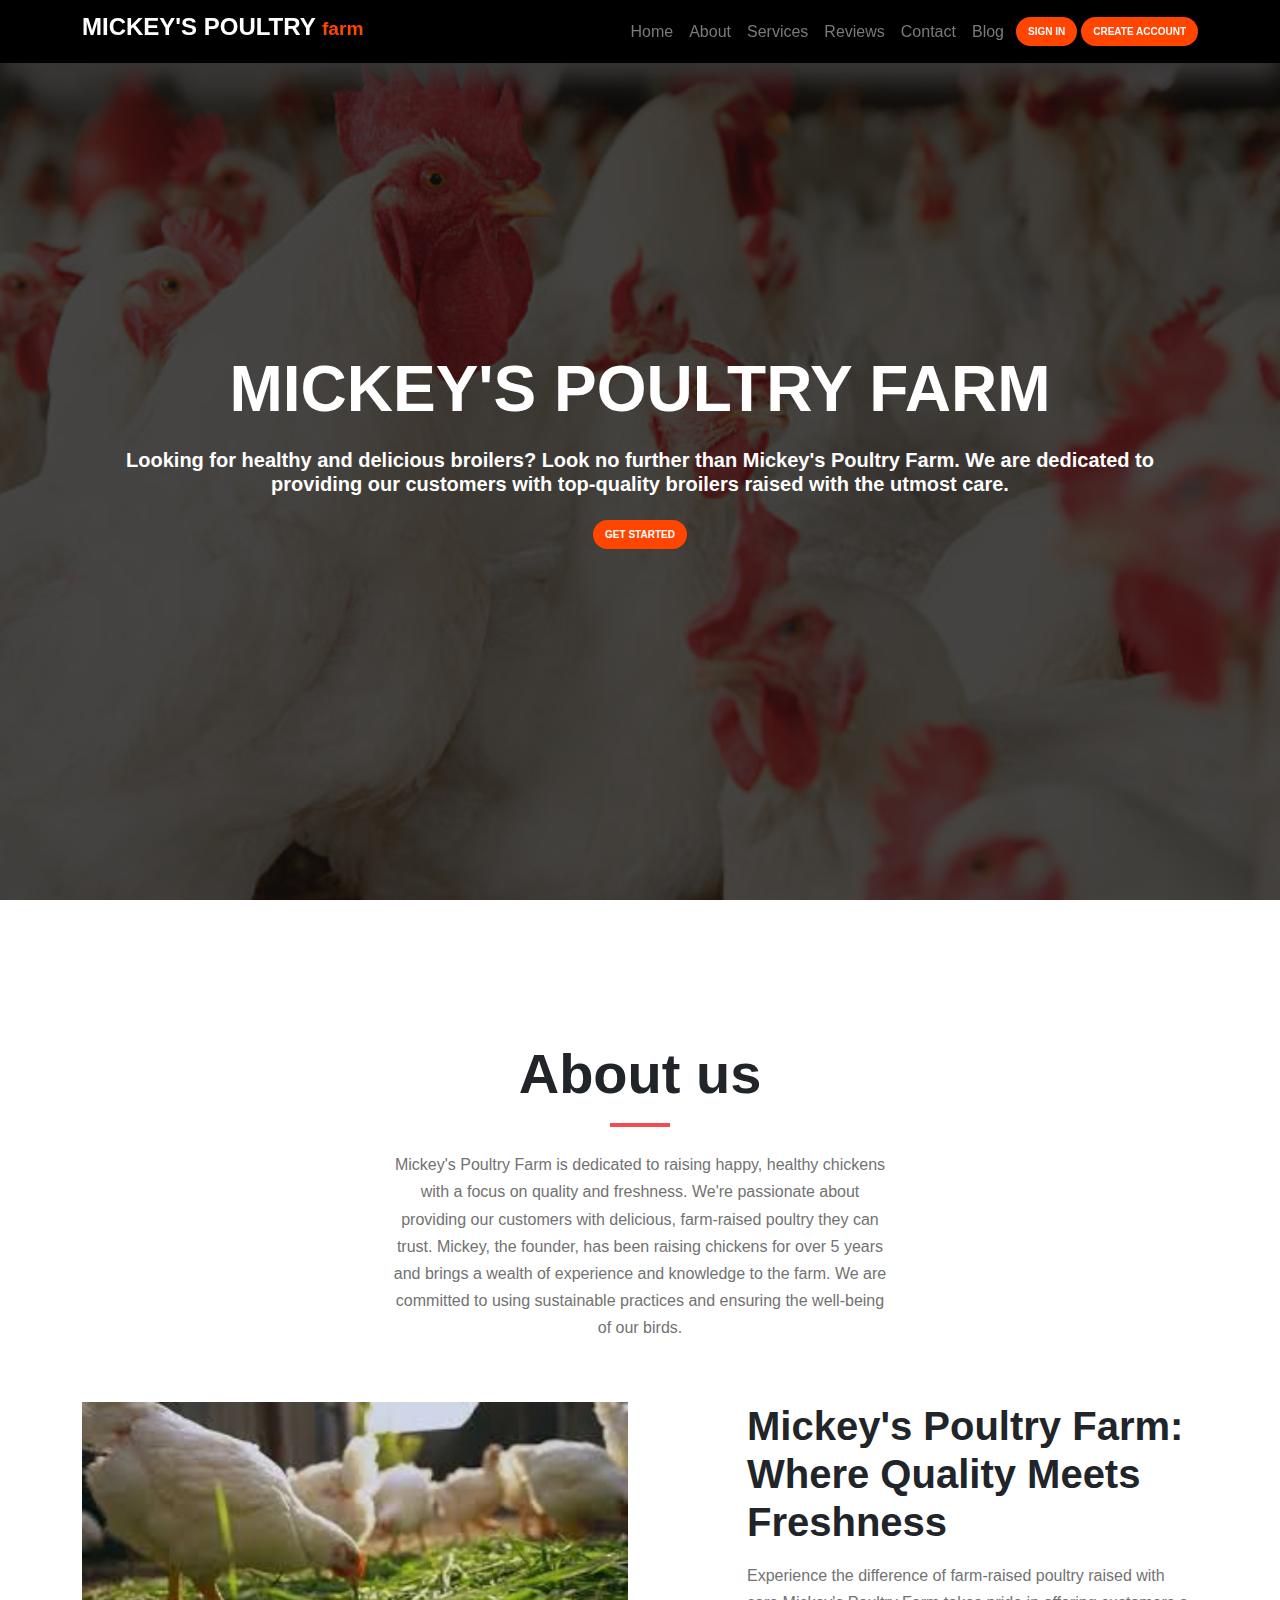
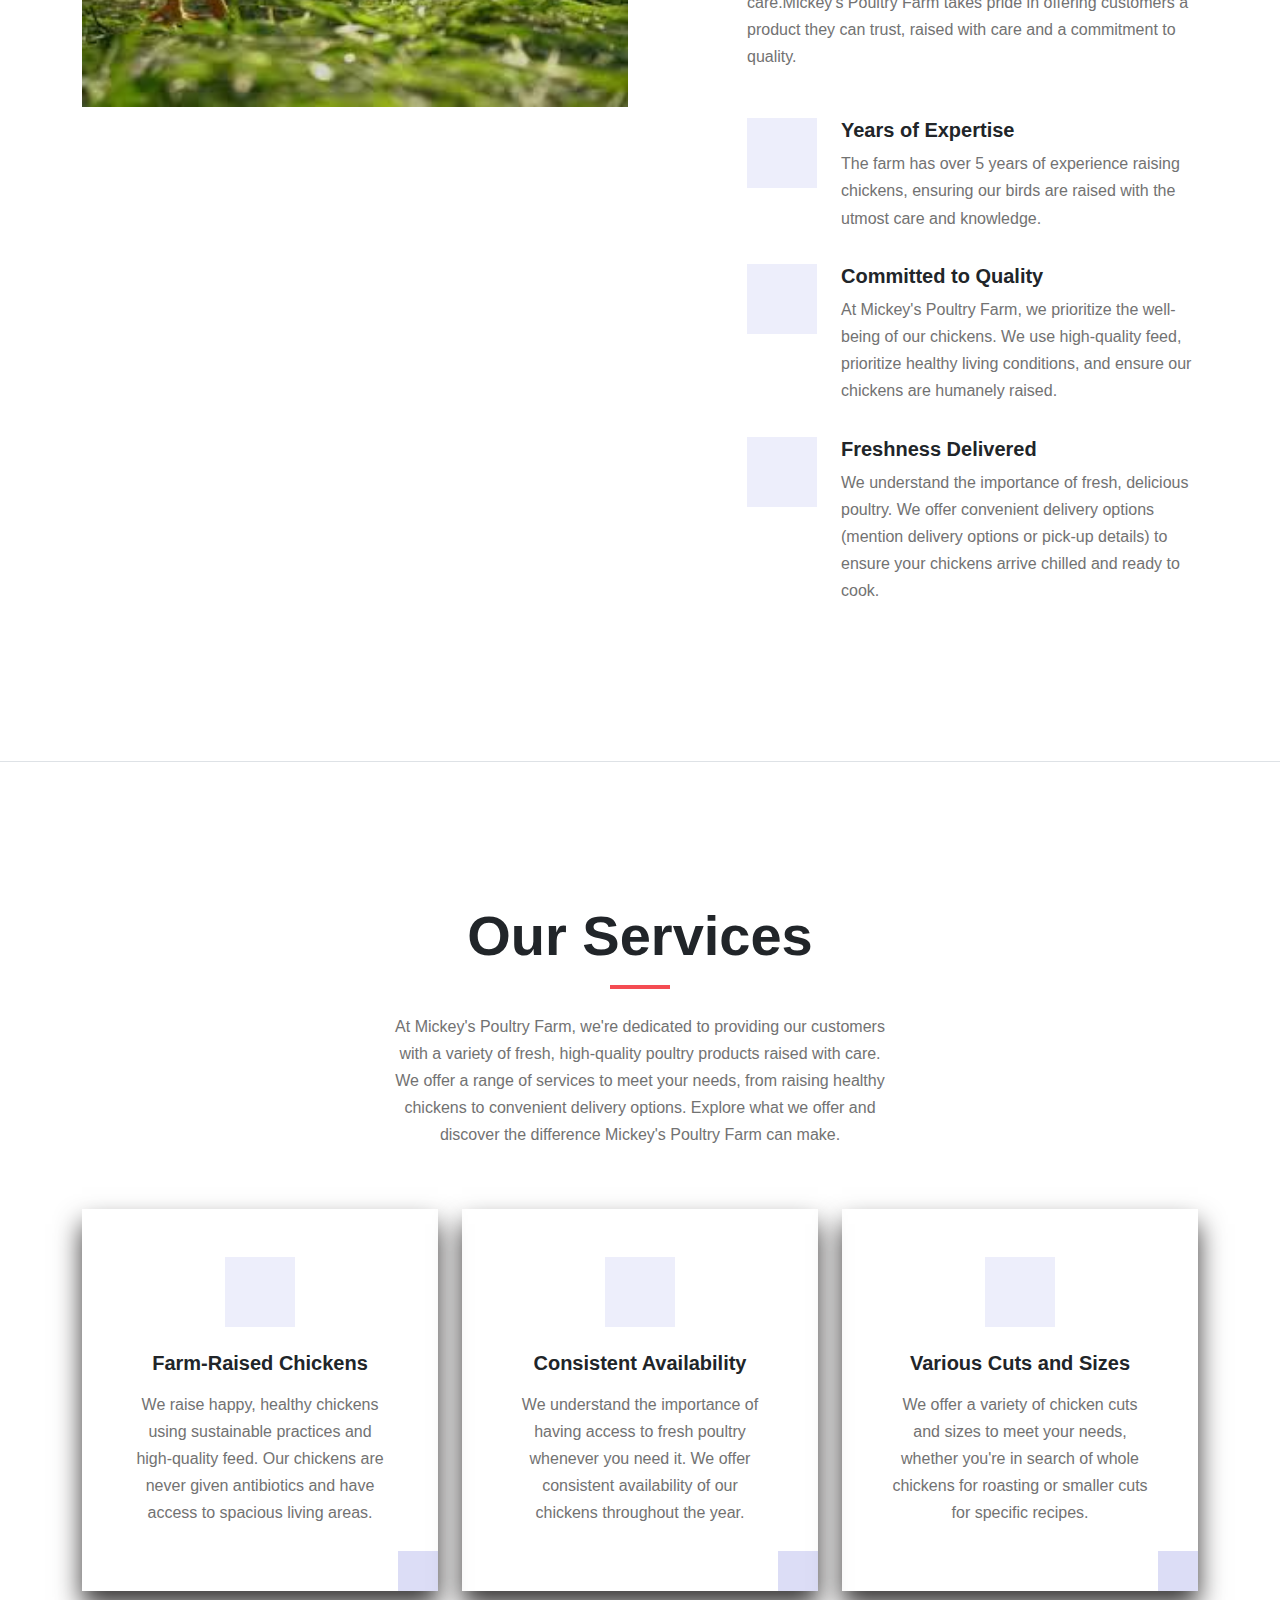
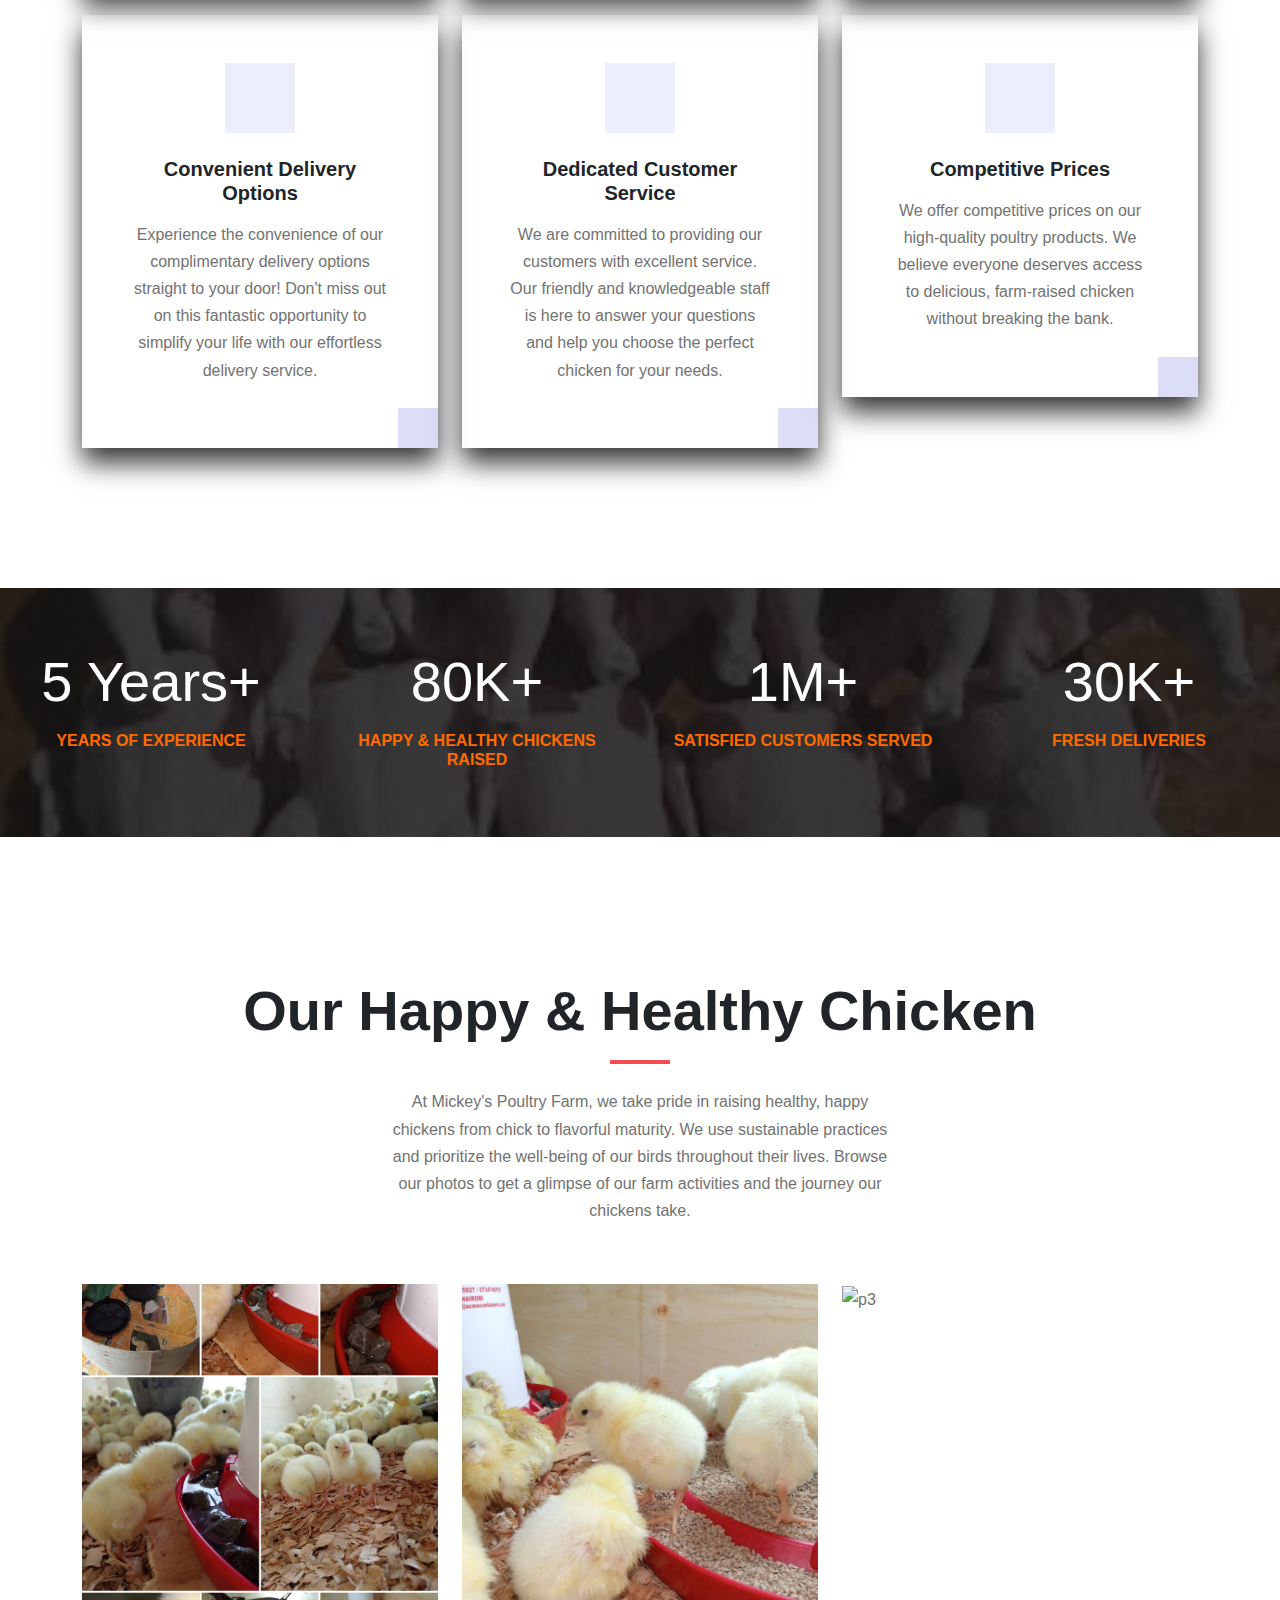
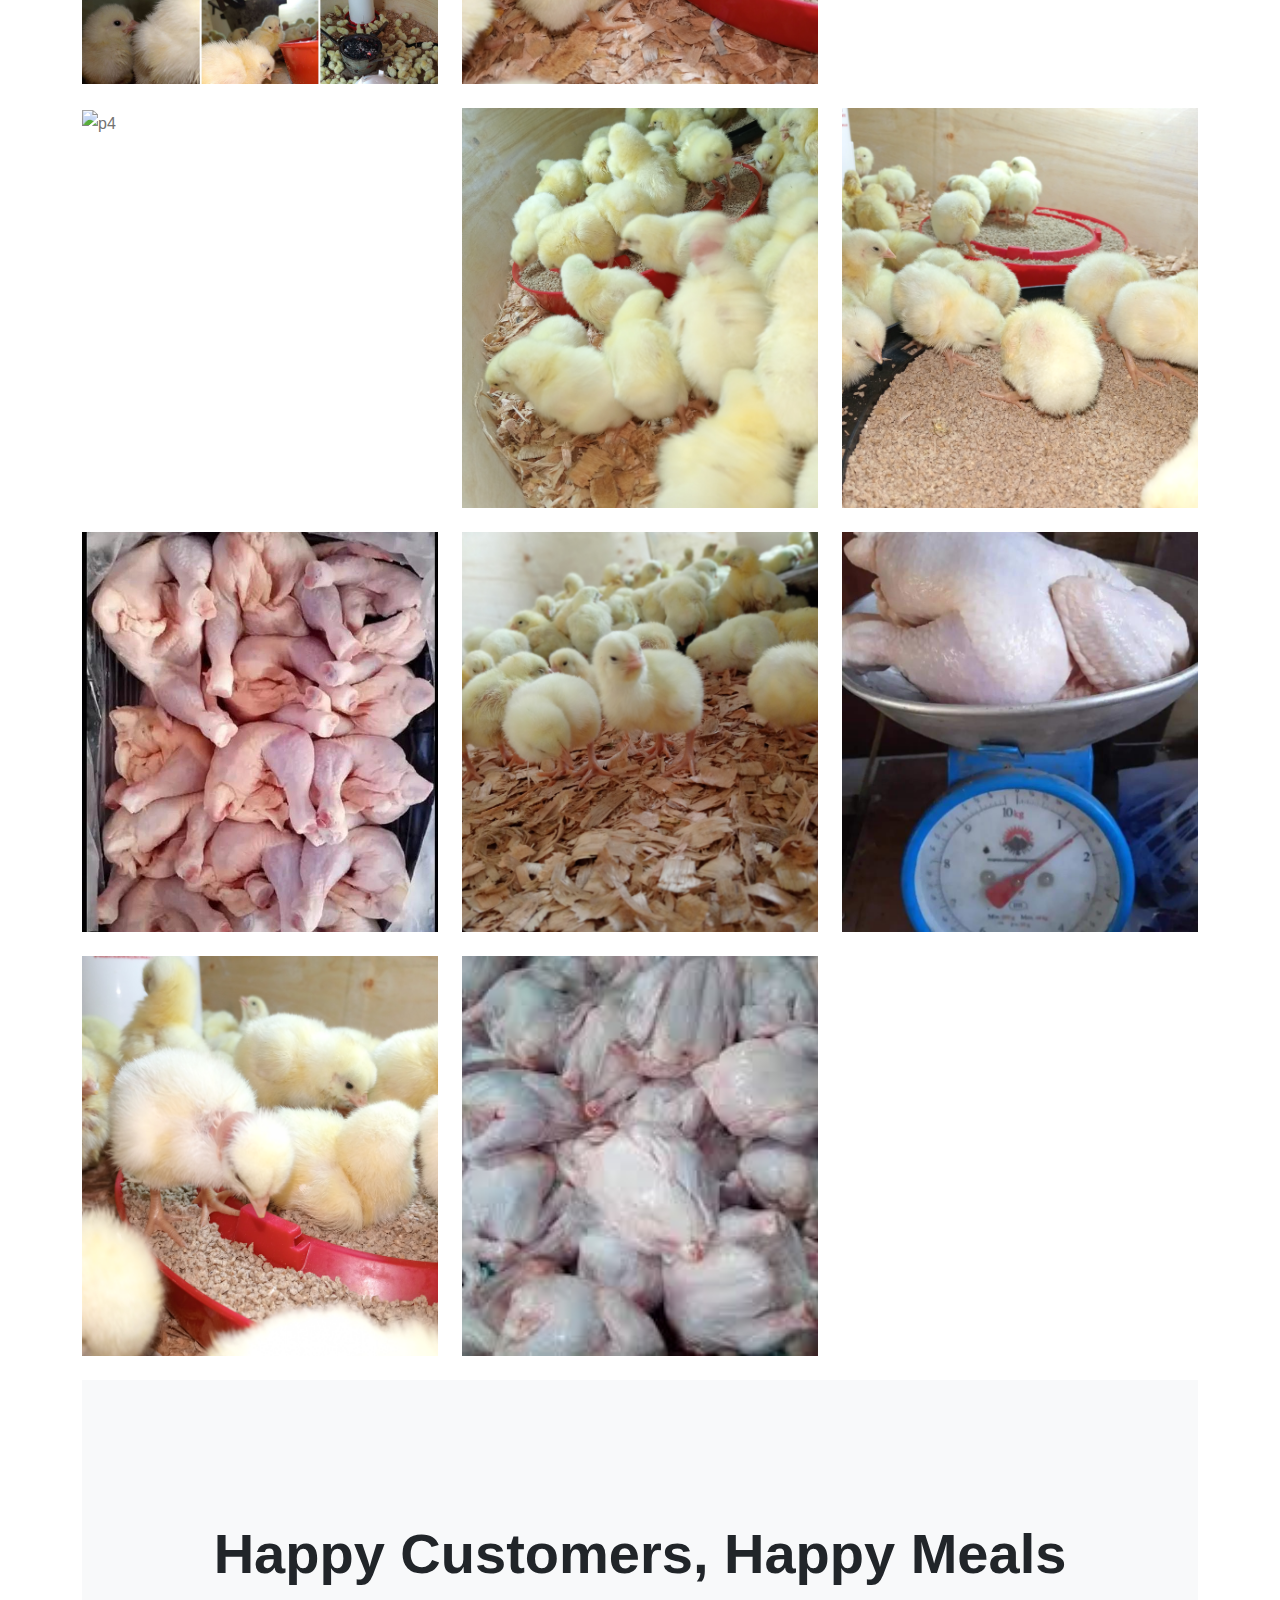
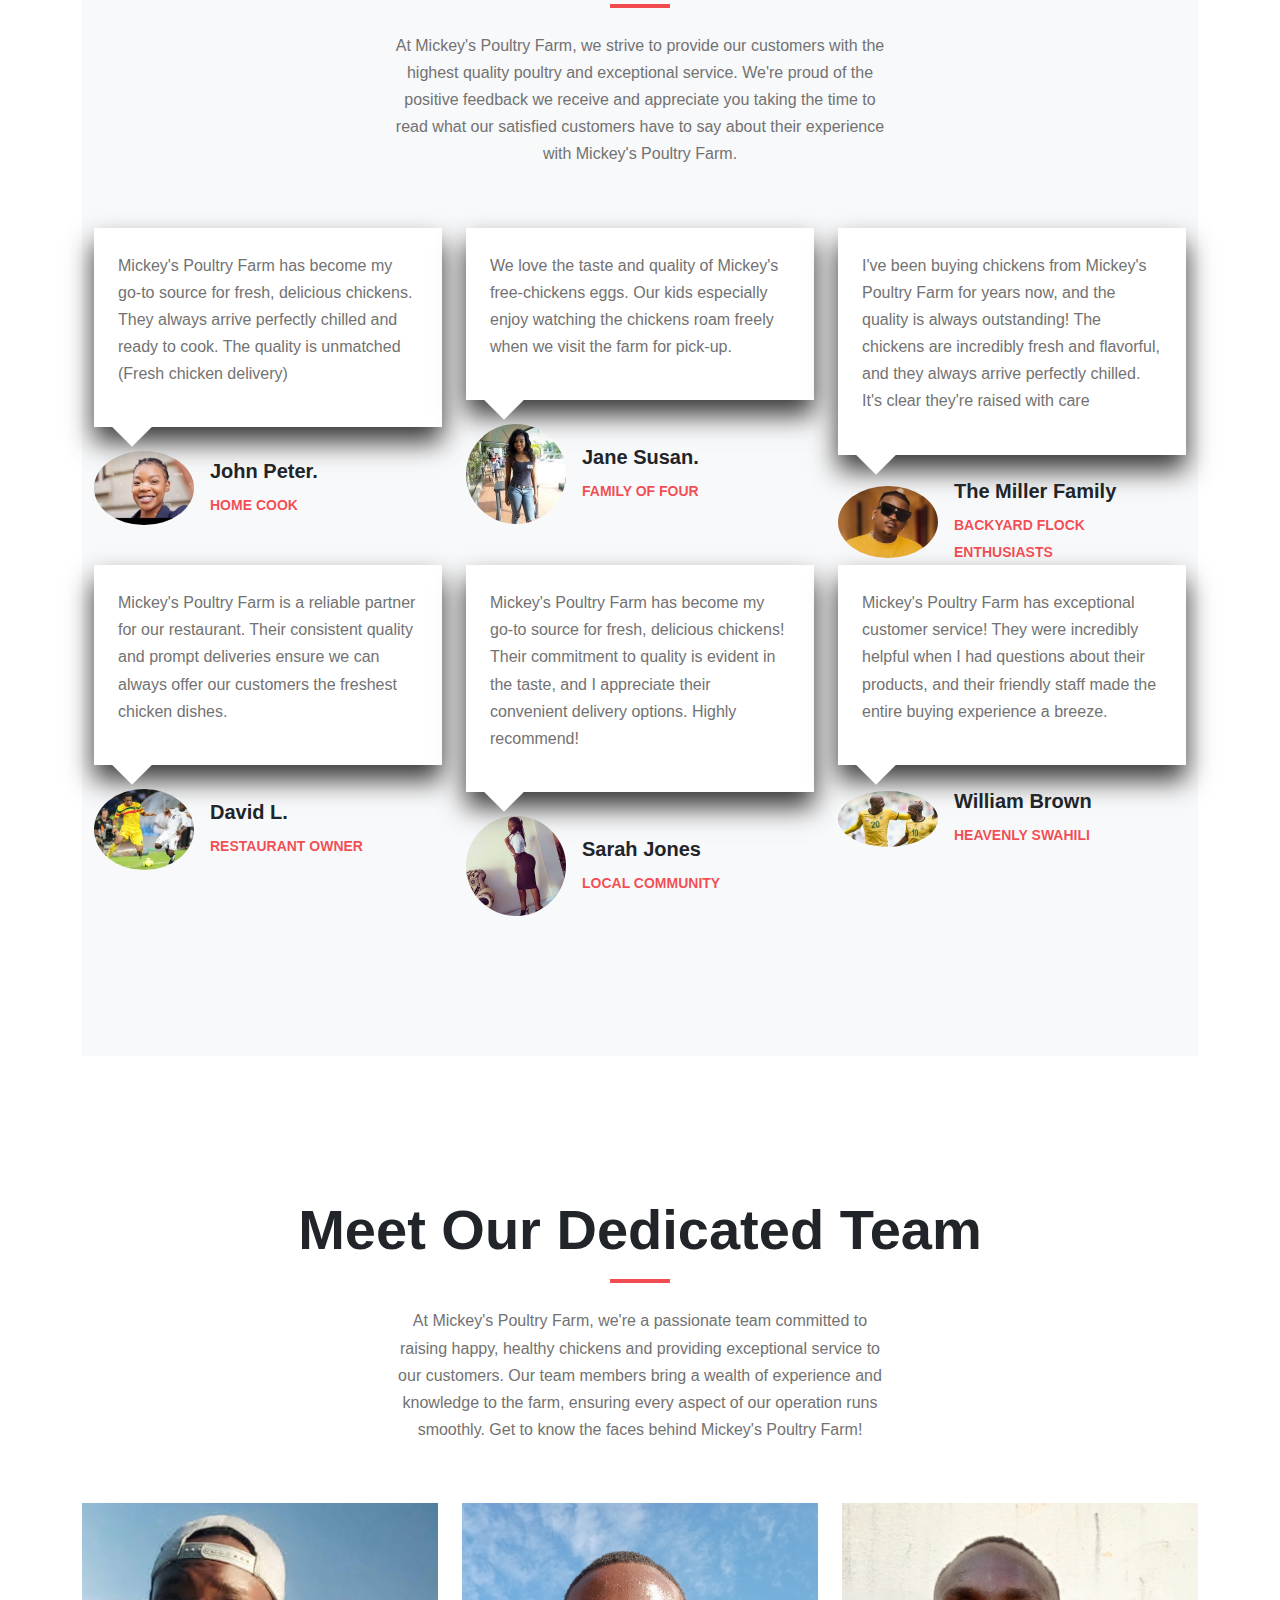
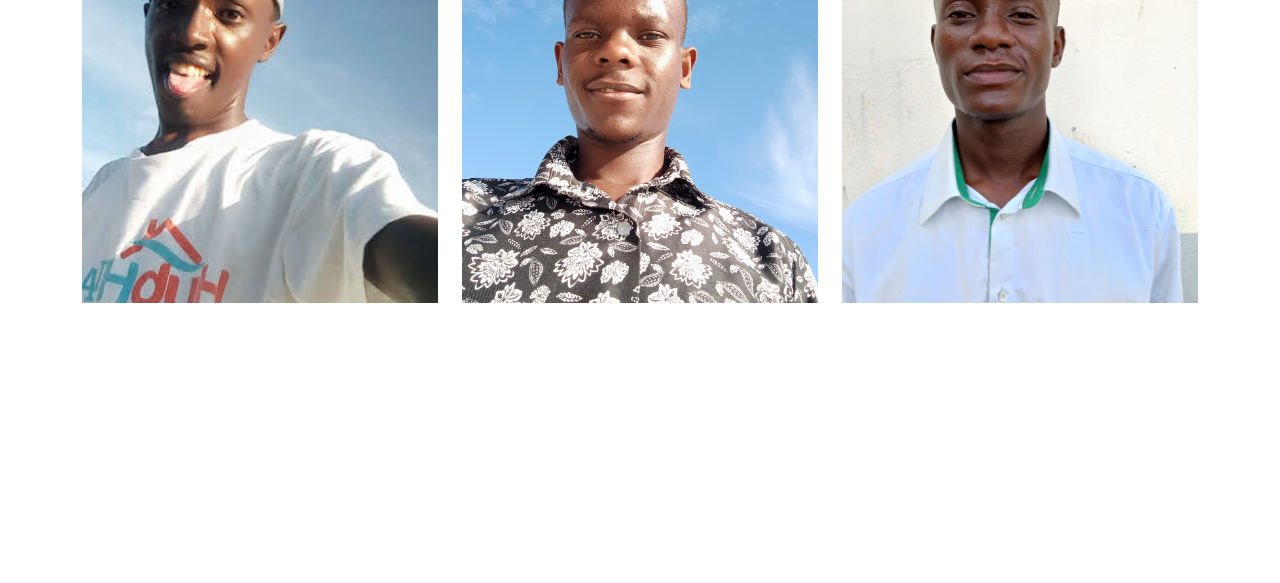
==== index.html @ 52c9e25c "first commit" ====
<!DOCTYPE html>
<html lang="en">
<head>
    <meta charset="UTF-8" />
    <meta name="viewport" content="width=device-width, initial-scale=1.0" />
    <title>WEBSITE</title>
    <link
        rel="stylesheet"
        href="https://cdn.jsdelivr.net/npm/bootstrap@5.3.3/dist/css/bootstrap.min.css"
    />
    <link rel="stylesheet" href="https://cdnjs.cloudflare.com/ajax/libs/fancybox/3.5.7/jquery.fancybox.min.css">
    <link href="https://cdn.jsdelivr.net/npm/remixicon@4.2.0/fonts/remixicon.css" rel="stylesheet" />
    <link rel="stylesheet" href="https://unpkg.com/aos@next/dist/aos.css"/>
    <link rel="stylesheet" href="https://cdn.jsdelivr.net/npm/@fancyapps/ui@5.0/dist/fancybox/fancybox.css" />
    <link rel="stylesheet" href="./assets/css/clash-display.css">
    <link rel="stylesheet" href="./assets/css/style.css"/>
</head>

<body data-bs-spy="scroll" data-bs-target=".navbar">
    <!-- navbar -->
    <nav class="navbar navbar-expand-lg navbar-light bg-black">
        <div class="container">
            <h3 class="navbar-brand" href="#" style="color: white; font-size: 1.5em;">
                MICKEY'S POULTRY <span class="broilers" style="color: #ff4500; font-size: 0.8em;">farm</span>
            </h3>
            <button
                class="navbar-toggler"
                type="button"
                data-bs-toggle="collapse"
                data-bs-target="#navbarNav"
                aria-controls="navbarNav"
                aria-expanded="false"
                aria-label="Toggle navigation"
            >
                <span class="navbar-toggler-icon" style="filter: invert(1);"></span>
            </button>
            <div class="collapse navbar-collapse" id="navbarNav">
                <ul class="navbar-nav ms-auto">
                    <li class="nav-item" style="color: white;">
                        <a class="nav-link" href="#hero">Home</a>
                    </li>
                    <li class="nav-item">
                        <a class="nav-link" href="#about">About</a>
                    </li>
                    <li class="nav-item">
                        <a class="nav-link" href="#services">Services</a>
                    </li>
                    <li class="nav-item">
                        <a class="nav-link" href="#reviews">Reviews</a>
                    </li>
                    <li class="nav-item">
                        <a class="nav-link" href="#contact">Contact</a>
                    </li>
                    <li class="nav-item">
                        <a class="nav-link" href="#blog">Blog</a>
                    </li>
                </ul>
                <a href="./templates.html/login.html" class="btn btn-brand ms-lg-2rem m-1">Sign in</a>
                <a href="./templates.html/creat account.html" class="btn btn-brand ms-lg-2rem">Create account</a>
            </div>
        </div>
    </nav>

    <!-- Hero Section -->
    <section id="hero" class="hero">
        <div class="container">
            <h1 class="text-uppercase display-1 fw-bold text-white ">MICKEY'S POULTRY FARM</h1>
            <h5 class="text-white mt-3 mb-4">Looking for healthy and delicious broilers? Look no further than Mickey's Poultry Farm. We are dedicated to providing our customers with top-quality broilers raised with the utmost care.</h5>
            <a href="./index.html" class="btn btn-brand btn-lg">Get Started</a>
        </div>
    </section>

    <!-- ABOUT -->
    <section id="about" class="section-padding">
        <div class="container">
          <div class="row">
            <div class="col-12 text-center">
              <div class="section-title">
                <h1 class="display-4 fw-bold">About us</h1>
                <div class="line"></div>
                <p>
                    Mickey's Poultry Farm is dedicated to raising happy, healthy chickens with a focus on quality and freshness. We're passionate about providing our customers with delicious, farm-raised poultry they can trust. Mickey, the founder, has been raising chickens for over 5 years and brings a wealth of experience and knowledge to the farm. We are committed to using sustainable practices and ensuring the well-being of our birds.
                </p>
              </div>
            </div>
          </div>
          <div class="row justify-content-between">
            <div class="col-lg-6">
              <img src="./assets/images.png/eat.png" alt="emage" width="890px" />
            </div>
            <div class="col-lg-5">
              <h1>Mickey's Poultry Farm: Where Quality Meets Freshness</h1>
              <p class="mt-3 mb-4">
                Experience the difference of farm-raised poultry raised with care.Mickey's Poultry Farm takes pride in offering customers a product they can trust, raised with care and a commitment to quality.
              </p>
  
              <div class="d-flex pt-4 mb-3">
                <div class="iconbox me-4">
                  <i clas="ri-time-fill"></i>
                </div>
                <div>
                  <h5>Years of Expertise</h5>
                  <p>The farm has over 5 years of experience raising chickens, ensuring our birds are raised with the utmost care and knowledge.</p>
                </div>
              </div>
  
              <div class="d-flex mb-3">
                <div class="iconbox me-4">
                    <i class="ri-4k-fill"></i>
                </div>
                <div>
                  <h5>Committed to Quality</h5>
                  <p>At Mickey's Poultry Farm, we prioritize the well-being of our chickens. We use high-quality feed, prioritize healthy living conditions, and ensure our chickens are humanely raised.</p>
                </div>
              </div>
  
              <div class="d-flex">
                <div class="iconbox me-4">
                    <i class="ri-truck-fill"></i>
                </div>
                <div>
                  <h5>Freshness Delivered</h5>
                  <p>We understand the importance of fresh, delicious poultry. We offer convenient delivery options (mention delivery options or pick-up details) to ensure your chickens arrive chilled and ready to cook.</p>
                </div>
              </div>
            </div>
          </div>
        </div>
    </section>

    <!-- services -->
    <section id="services" class="section-padding border-top">
        <div class="container">
          <div class="row">
            <div class="col-12 text-center">
              <div class="section-title">
                <h1 class="display-4 fw-bold">Our Services</h1>
                <div class="line"></div>
                <p>
                    At Mickey's Poultry Farm, we're dedicated to providing our customers with a variety of fresh, high-quality poultry products raised with care. We offer a range of services to meet your needs, from raising healthy chickens to convenient delivery options. Explore what we offer and discover the difference Mickey's Poultry Farm can make.
                </p>
              </div>
            </div>
          </div>
  
          <div class="row g-4 text-center">
            <div class="col-lg-4 col-sm-6">
              <div class="service theme-shadow p-lg-5 p-4">
                <div class="iconbox">
                    <i class="ri-service-fill"></i>
                </div>
                <h5 class="mb-3 mt-4">Farm-Raised Chickens</h5>
                <p>
                    We raise happy, healthy chickens using sustainable practices and high-quality feed. Our chickens are never given antibiotics and have access to spacious living areas.
                </p>
              </div>
            </div>
            <div class="col-lg-4 col-sm-6">
              <div class="service theme-shadow p-lg-5 p-4">
                <div class="iconbox">
                    <i class="ri-calendar-2-fill"></i>
                </div>
                <h5 class="mb-3 mt-4">Consistent Availability</h5>
                <p>
                    We understand the importance of having access to fresh poultry whenever you need it. We offer consistent availability of our chickens throughout the year.
                </p>
              </div>
            </div>
            <div class="col-lg-4 col-sm-6">
              <div class="service theme-shadow p-lg-5 p-4">
                <div class="iconbox">
                    <i class="ri-scales-3-fill"></i>
                </div>
                <h5 class="mb-3 mt-4">Various Cuts and Sizes</h5>
                <p>
                    We offer a variety of chicken cuts and sizes to meet your needs, whether you're in search of whole chickens for roasting or smaller cuts for specific recipes.
                </p>
              </div>
            </div>
            <div class="col-lg-4 col-sm-6">
              <div class="service theme-shadow p-lg-5 p-4">
                <div class="iconbox">
                    <i class="ri-truck-fill"></i>
                </div>
                <h5 class="mb-3 mt-4">Convenient Delivery Options</h5>
                <p>
                    Experience the convenience of our complimentary delivery options straight to your door! Don't miss out on this fantastic opportunity to simplify your life with our effortless delivery service.
                </p>
              </div>
            </div>
            <div class="col-lg-4 col-sm-6">
              <div class="service theme-shadow p-lg-5 p-4">
                <div class="iconbox">
                    <i class="ri-message-2-fill"></i>
                </div>
                <h5 class="mb-3 mt-4">Dedicated Customer Service</h5>
                <p>
                    We are committed to providing our customers with excellent service. Our friendly and knowledgeable staff is here to answer your questions and help you choose the perfect chicken for your needs.
                </p>
              </div>
            </div>
            <div class="col-lg-4 col-sm-6">
              <div class="service theme-shadow p-lg-5 p-4">
                <div class="iconbox">
                    <i class="ri-bank-fill"></i>
                </div>
                <h5 class="mb-3 mt-4">Competitive Prices</h5>
                <p>
                    We offer competitive prices on our high-quality poultry products. We believe everyone deserves access to delicious, farm-raised chicken without breaking the bank.
                </p>
              </div>
            </div>
          </div>
        </div>
    </section>

    <!-- counter -->
    <section id="counter" class="section-padding">
      <div class="counter text-center mb-0 text-white">
          <div class="row g-4">
              <div class="col-lg-3 col-sm-6">
                  <h1 class="text-white display-4">5 Years+</h1>
                  <h6 class="text-uppercase mt-3">Years of Experience</h6>
              </div>
              <div class="col-lg-3 col-sm-6">
                  <h1 class="text-white display-4">80K+</h1>
                  <h6 class="text-uppercase mt-3">Happy & Healthy Chickens Raised</h6>
              </div>
              <div class="col-lg-3 col-sm-6">
                  <h1 class="text-white display-4">1M+</h1>
                  <h6 class="text-uppercase mt-3">Satisfied Customers Served</h6>
              </div>
              <div class="col-lg-3 col-sm-6">
                  <h1 class="text-white display-4">30K+</h1>
                  <h6 class="text-uppercase mt-3">Fresh Deliveries</h6>
              </div>
          </div>
      </div>
    </section>

    <!-- portfolio -->
    <div id="portfolio" class="section-padding">
      <div class="container">
        <div class="row">
          <div class="col-12 text-center">
            <div class="section-title">
              <h1 class="display-4 fw-bold">Our Happy & Healthy Chicken</h1>
              <div class="line"></div>
              <p>
                At Mickey's Poultry Farm, we take pride in raising healthy, happy chickens from chick to flavorful maturity.  We use sustainable practices and prioritize the well-being of our birds throughout their lives.  Browse our photos to get a glimpse of our farm activities and the journey our chickens take.
              </p>
            </div>
          </div>
        </div>
        <div class="row">
    <div class="col-md-4 mb-4">
        <div class="portfolio-item image-zoom">
            <div class="image-zoom-warpper">
                <img src="./assets/images.png/IMG20240404080027-COLLAGE.jpg" alt="p1" />
            </div>
            <a href="./assets/images.png/IMG20240404080027-COLLAGE.jpg" data-fancybox="gallery" class="iconbox"><i class="ri-search-2-line"></i></a>
        </div>
    </div>
    <div class="col-md-4 mb-4">
        <div class="portfolio-item image-zoom">
            <div class="image-zoom-warpper">
                <img src="./assets/images.png/IMG20240404092210.jpg" alt="p2" />
            </div>
            <a href="./assets/images.png/IMG20240404092210.jpg" data-fancybox="gallery" class="iconbox"><i class="ri-search-2-line"></i></a>
        </div>
    </div>
    <div class="col-md-4 mb-4">
        <div class="portfolio-item image-zoom">
            <div class="image-zoom-warpper">
                <img src="./assets/images.png/IMG20240404092439.jpg" alt="p3" />
            </div>
            <a href="./assets/images.png/IMG20240404092439.jpg" data-fancybox="gallery" class="iconbox"><i class="ri-search-2-line"></i></a>
        </div>
    </div>
    <div class="col-md-4 mb-4">
        <div class="portfolio-item image-zoom">
            <div class="image-zoom-warpper">
                <img src="./assets/images.png/IMG20240404094457.jpg" alt="p4" />
            </div>
            <a href="./assets/images.png/IMG20240404094457.jpg" data-fancybox="gallery" class="iconbox"><i class="ri-search-2-line"></i></a>
        </div>
    </div>
    <div class="col-md-4 mb-4">
        <div class="portfolio-item image-zoom">
            <div class="image-zoom-warpper">
                <img src="./assets/images.png/IMG20240404092603.jpg" alt="p5" />
            </div>
            <a href="./assets/images.png/IMG20240404092603.jpg" data-fancybox="gallery" class="iconbox"><i class="ri-search-2-line"></i></a>
        </div>
    </div>
    <div class="col-md-4 mb-4">
        <div class="portfolio-item image-zoom">
            <div class="image-zoom-warpper">
                <img src="./assets/images.png/IMG20240404092221.jpg" alt="p6" />
            </div>
            <a href="./assets/images.png/IMG20240404092221.jpg" data-fancybox="gallery" class="iconbox"><i class="ri-search-2-line"></i></a>
        </div>
    </div>
    <div class="col-md-4 mb-4">
      <div class="portfolio-item image-zoom">
          <div class="image-zoom-warpper">
              <img src="./assets/images.png/mike1.png.jpg" alt="p7" />
          </div>
          <a href="./assets/images.png/mike1.png.jpg" data-fancybox="gallery" class="iconbox"><i class="ri-search-2-line"></i></a>
      </div>
  </div>
    <div class="col-md-4 mb-4">
        <div class="portfolio-item image-zoom">
            <div class="image-zoom-warpper">
                <img src="./assets/images.png/IMG20240404092357.jpg" alt="p7" />
            </div>
            <a href="./assets/images.png/IMG20240404092357.jpg" data-fancybox="gallery" class="iconbox"><i class="ri-search-2-line"></i></a>
        </div>
    </div>
    <div class="col-md-4 mb-4">
      <div class="portfolio-item image-zoom">
          <div class="image-zoom-warpper">
              <img src="./assets/images.png/mike2.png.jpg" alt="p8" />
          </div>
          <a href="./assets/images.png/mike2.png.jpg" data-fancybox="gallery" class="iconbox"><i class="ri-search-2-line"></i></a>
      </div>
  </div>
    <div class="col-md-4 mb-4">
        <div class="portfolio-item image-zoom">
            <div class="image-zoom-warpper">
                <img src="./assets/images.png/IMG20240404092659.jpg" alt="p8" />
            </div>
            <a href="./assets/images.png/IMG20240404092659.jpg" data-fancybox="gallery" class="iconbox"><i class="ri-search-2-line"></i></a>
        </div>
    </div>
    <div class="col-md-4 mb-4">
        <div class="portfolio-item image-zoom">
            <div class="image-zoom-warpper">
                <img src="./assets/images.png/pp2.png" alt="p9" />
            </div>
            <a href="./assets/images.png/pp2.png" data-fancybox="gallery" class="iconbox"><i class="ri-search-2-line"></i></a>
        </div>
    </div>
    <!-- Include jQuery -->
    <script src="https://cdnjs.cloudflare.com/ajax/libs/jquery/3.6.0/jquery.min.js"></script>
    <!-- Include fancybox library -->
    <script src="https://cdnjs.cloudflare.com/ajax/libs/fancybox/3.5.7/jquery.fancybox.min.js"></script>
    <!-- Initialize fancybox -->
    <script>
      $(document).ready(function() {
        $("[data-fancybox='gallery']").fancybox({
          loop: true, // Enable looping through images
          buttons: [
            "slideShow",
            "fullScreen",
            "thumbs",
            "close"
          ],
        });
      });
    </script>
    </div>

    <!-- reviews -->
    <div id="reviews" class="section-padding bg-light">
      <div class="container">
        <div class="row">
          <div class="col-12 text-center">
            <div class="section-title">
              <h1 class="display-4 fw-bold">Happy Customers, Happy Meals</h1>
              <div class="line"></div>
              <p>At Mickey's Poultry Farm, we strive to provide our customers with the highest quality poultry and exceptional service.  We're proud of the positive feedback we receive and appreciate you taking the time to read what our satisfied customers have to say about their experience with Mickey's Poultry Farm.</p>
            </div>
          </div>
        </div>
        <div class="row gy-6 gx-4">
          <div class="col-lg-4 col-sm-6">

            <div class="review">
              
              <div class="review-head p-4 bg-white theme-shadow">

                <div class="text-warning">
                  <i class="ri-star-fill"></i>
                  <i class="ri-star-fill"></i>
                  <i class="ri-star-fill"></i>
                  <i class="ri-star-fill"></i>
                  <i class="ri-star-fill"></i>
                </div>

                <p>Mickey's Poultry Farm has become my go-to source for fresh, delicious chickens. They always arrive perfectly chilled and ready to cook. The quality is unmatched (Fresh chicken delivery)</p>

              </div>

              <div class="review-person mt-4 d-flex align-items-center">
                <img class="rounded-circle" src="./assets/images.png/r1.png" width="100px" height="100px" alt="willy">
                <div class="ms-3">
                  <h5>John Peter.</h5>
                  <small>Home Cook</small>
                </div>
              </div>

            </div>

          </div>
          <div class="col-lg-4 col-sm-6">

            <div class="review">
              
              <div class="review-head p-4 bg-white theme-shadow">

                <div class="text-warning">
                  <i class="ri-star-fill"></i>
                  <i class="ri-star-fill"></i>
                  <i class="ri-star-fill"></i>
                  <i class="ri-star-fill"></i>
                  <i class="ri-star-fill"></i>
                </div>

                <p>We love the taste and quality of Mickey's free-chickens eggs. Our kids especially enjoy watching the chickens roam freely when we visit the farm for pick-up.</p>

              </div>

              <div class="review-person mt-4 d-flex align-items-center">
                <img class="rounded-circle" src="./assets/images.png/r2.png" width="100px" height="100px" alt="willy">
                <div class="ms-3">
                  <h5>Jane Susan.</h5>
                  <small>Family of Four</small>
                </div>
              </div>

            </div>

          </div><div class="col-lg-4 col-sm-6">

            <div class="review">
              
              <div class="review-head p-4 bg-white theme-shadow">

                <div class="text-warning">
                  <i class="ri-star-fill"></i>
                  <i class="ri-star-fill"></i>
                  <i class="ri-star-fill"></i>
                  <i class="ri-star-fill"></i>
                  <i class="ri-star-fill"></i>
                </div>

                <p>I've been buying chickens from Mickey's Poultry Farm for years now, and the quality is always outstanding! The chickens are incredibly fresh and flavorful, and they always arrive perfectly chilled. It's clear they're raised with care</p>

              </div>

              <div class="review-person mt-4 d-flex align-items-center">
                <img class="rounded-circle" src="./assets/images.png/r3.png" width="100px" height="100px" alt="willy">
                <div class="ms-3">
                  <h5>The Miller Family</h5>
                  <small>Backyard Flock Enthusiasts</small>
                </div>
              </div>

            </div>

          </div><div class="col-lg-4 col-sm-6">

            <div class="review">
              
              <div class="review-head p-4 bg-white theme-shadow">

                <div class="text-warning">
                  <i class="ri-star-fill"></i>
                  <i class="ri-star-fill"></i>
                  <i class="ri-star-fill"></i>
                  <i class="ri-star-fill"></i>
                  <i class="ri-star-fill"></i>
                </div>

                <p>Mickey's Poultry Farm is a reliable partner for our restaurant. Their consistent quality and prompt deliveries ensure we can always offer our customers the freshest chicken dishes.</p>

              </div>

              <div class="review-person mt-4 d-flex align-items-center">
                <img class="rounded-circle" src="./assets/images.png/r4.png" width="100px" height="100px" alt="willy">
                <div class="ms-3">
                  <h5>David L.</h5>
                  <small> Restaurant Owner</small>
                </div>
              </div>

            </div>

          </div><div class="col-lg-4 col-sm-6">

            <div class="review">
              
              <div class="review-head p-4 bg-white theme-shadow">

                <div class="text-warning">
                  <i class="ri-star-fill"></i>
                  <i class="ri-star-fill"></i>
                  <i class="ri-star-fill"></i>
                  <i class="ri-star-fill"></i>
                  <i class="ri-star-fill"></i>
                </div>

                <p>Mickey's Poultry Farm has become my go-to source for fresh, delicious chickens! Their commitment to quality is evident in the taste, and I appreciate their convenient delivery options. Highly recommend!</p>

              </div>

              <div class="review-person mt-4 d-flex align-items-center">
                <img class="rounded-circle" src="./assets/images.png/r5.png" width="100px" height="100px" alt="willy">
                <div class="ms-3">
                  <h5>Sarah Jones</h5>
                  <small>Local Community</small>
                </div>
              </div>

            </div>

          </div><div class="col-lg-4 col-sm-6">

            <div class="review">
              
              <div class="review-head p-4 bg-white theme-shadow">

                <div class="text-warning">
                  <i class="ri-star-fill"></i>
                  <i class="ri-star-fill"></i>
                  <i class="ri-star-fill"></i>
                  <i class="ri-star-fill"></i>
                  <i class="ri-star-fill"></i>
                </div>

                <p>Mickey's Poultry Farm has exceptional customer service! They were incredibly helpful when I had questions about their products, and their friendly staff made the entire buying experience a breeze.</p>

              </div>

              <div class="review-person mt-4 d-flex align-items-center">
                <img class="rounded-circle" src="./assets/images.png/r6.png" width="100px" height="100px" alt="willy">
                <div class="ms-3">
                  <h5>William Brown</h5>
                  <small>heavenly Swahili</small>
                </div>
              </div>

            </div>

          </div>
        </div>
      </div>
    </div>

    <!-- Team -->
    <section id="Team" class="section-padding">
      <div class="container">
        <div class="row">
          <div class="col-12 text-center">
            <div class="section-title">
              <h1 class="display-4 fw-bold">Meet Our Dedicated Team</h1>
              <div class="line"></div>
              <p>At Mickey's Poultry Farm, we're a passionate team committed to raising happy, healthy chickens and providing exceptional service to our customers.  Our team members bring a wealth of experience and knowledge to the farm, ensuring every aspect of our operation runs smoothly.  Get to know the faces behind Mickey's Poultry Farm!</p>
            </div>
          </div>
        </div>
      </div>

      <div class="row g-4 text-center">
        <div class="col-md-4">
          <div class="Team-member image-zoom">
            <div class="image-zoom-warpper">
              <img src="./assets/images.png/mike.png.jpg" width="400px" alt="willy">
            </div>
            <div class="Team-member-content">
              <h4 class="text-white">Mike Mwaringa</h4>
              <p class="mb-0 text-white">Farm Manager</p>
            </div>
          </div>
        </div>
        <div class="col-md-4">
          <div class="Team-member image-zoom">
            <div class="image-zoom-warpper">
              <img src="./assets/images.png/willy1.png.jpg" width="400px" alt="willy">
            </div>
            <div class="Team-member-content">
              <h4 class="text-white">Willy Sule</h4>
              <p class="mb-0 text-white">Web Developert</p>
            </div>
          </div>
        </div><div class="col-md-4">
          <div class="Team-member image-zoom">
            <div class="image-zoom-warpper">
              <img src="./assets/images.png/oty.png.jpg" width="400px" alt="willy">
            </div>
            <div class="Team-member-content">
              <h4 class="text-white">Mr Oty</h4>
              <p class="mb-0 text-white">Delivery Driver</p>
            </div>
          </div>
        </div>
      </div>

    </section>

  <!-- Scripts -->
    <script src="https://code.jquery.com/jquery-3.6.0.min.js"></script>
    <script src="https://cdn.jsdelivr.net/npm/@popperjs/core@2.11.6/dist/umd/popper.min.js"></script>
    <script src="https://cdn.jsdelivr.net/npm/bootstrap@5.3.3/dist/js/bootstrap.min.js"></script>
</body>
</html>
---- assets/css/clash-display.css ----
/**
* This is a variable font
* You can control variable axes as shown below:
* font-variation-settings: wght 700.0;
*
* available axes:
'wght' (range from 200.0 to 700.0
*/
@font-face {
    font-family: 'ClashDisplay';
    src: url('../fonts/ClashDisplay-Variable.woff2') format('woff2'),
         url('../fonts/ClashDisplay-Variable.woff') format('woff'),
         url('../fonts/ClashDisplay-Variable.ttf') format('truetype');
    font-weight: 200 700;
    font-display: swap;
    font-style: normal;
  }
---- assets/css/style.css ----
/* Import additional styles from another CSS file */
@import url(../css/clash-display.css);
@import url('https://fonts.googleapis.com/css2?family=Clash+Display:wght@400;500;600;700&display=swap'); /* Ensure Clash Display is loaded */

/* Define global variables for colors, fonts, etc. */
:root {
    --c-dark: #212529;  /* Dark color */
    --c-brand: #f00008b3;  /* Brand blue color */
    --c-brand-light: #ddba69;  /* Light blue color, adjusted */
    --c-brand-rgb: 78, 87, 212;  /* Brand blue color in RGB format */
    --c-body: #727272;  /* Body text color */
    --font-base: 'Clash Display', sans-serif;  /* Base font family */
    --box-shadow: 0px 15px 25px rgb(57, 55, 55);  /* Box shadow definition */
    --transition: all 0.5s ease;  /* Default transition animation for smooth effects */
}

/* Set styles for the body element */
body {
    font-family: var(--font-base);  /* Set base font family from variable */
    line-height: 1.7;  /* Set line spacing for body text */
    color: var(--c-body);  /* Set default body text color */
}

/* Style all heading elements (h1 to h6) and their class counterparts (.h1, .h2, etc.) */
h1, h2, h3, h4, h5, h6,
.h1, .h2, .h3, .h4, .h5, .h6 {
    font-weight: 600;  /* Set font weight for headings */
    color: var(--c-dark);  /* Set color for headings */
}

/* Style anchor tags (links) */
a {
    text-decoration: none;  /* Remove underline from links */
    color: #F52026;  /* Set default link color */
    transition: var(--transition);  /* Apply default transition animation */
}

a:hover {
    color: #f56920;
}  /* Change link color on hover */

/* Style all image elements */
img {
    max-width: 100%;  /* Set maximum width to 100% */
    height: auto;  /* Maintain aspect ratio for images */
}

/* Style sections with padding (likely for spacing) */
.section-padding {
    padding-top: 140px;
    padding-bottom: 140px;
}

/* Style elements with the "theme-shadow" class (likely for a box shadow effect) */
.theme-shadow {
    box-shadow: var(--box-shadow);
}

/* image-zoom */
.image-zoom {
    position: relative;
    overflow: hidden;
}

.image-zoom-wrapper {
    position: relative;
    overflow: hidden;
}

.image-zoom-wrapper img {
    transition: var(--transition);
}

.image-zoom:hover .image-zoom-wrapper img {
    transform: scale(1.1);
}

/* navbar */
.navbar {
    position: fixed; /* Make the navbar fixed */
    top: 0; /* Position it at the top */
    width: 100%; /* Take the full width of the viewport */
    z-index: 1000; /* Ensure it's above other content */
    box-shadow: var(--box-shadow);  /* Apply box shadow from defined variable */
    background-color: #333;  /* Set navbar background color */
}

.navbar-toggler-icon {
    color: white;
    filter: invert(1);  /* Make sure the toggler icon is white */
}

/* Styles for the navigation bar (.navbar) */
.navbar-nav .nav-link {
    font-weight: 500;  /* Set font weight for navigation links */
    color: rgb(123, 122, 122);  /* Set color for navigation links */
}

.navbar-nav .nav-link.active {
    color: rgb(123, 122, 122);  /* Change color for active navigation link */
}

.navbar-nav .nav-item:hover .nav-link {
    color: #b0afaf /* Change color for navigation links on hover */
}

/* Styles for buttons (.btn) */
.signup-container
body{
    display: flex;
    justify-content: center;
    align-items: center;
    height: 100vh;
    background-color: #f8f9fa;
}

.btn {
    font-weight: 600;  /* Set font weight for buttons */
    font-size: 10px;  /* Set font size for buttons */
    text-transform: uppercase;  /* Convert button text to uppercase */
    border-radius: 20px;  /* Set rounded corners for buttons */
    padding: 7px 12px;  /* Set padding for buttons */
}

.btn-brand {
    background-color: #ff4500;  /* Set background color for brand buttons */
    border: none;  /* Remove border for brand buttons */
    color: white;  /* Set text color for brand buttons */
}

.btn-brand:hover {
    background-color: #ff6600;  /* Change background color on hover */
    color: white;  /* Maintain white text color on hover */
    border-top-color: white;
}

.signup-container {
    background-color: #fff;
    padding: 2rem;
    border-radius: 8px;
    box-shadow: 0 4px 8px rgba(0, 0, 0, 0.1);
}

.form-control:focus {
    box-shadow: none;
    border-color: #ff4500;
}

.btn-brand-create {
    background-color: #ff4500;
    color: white;
    border: none;
}

.btn-brand-create:hover {
    background-color: #e03e00;
}

/* hero */

.hero {
    position: relative;
    background: url(../images.png/background.png) no-repeat center center/cover;
    color: white;
    min-height: 100vh;
    display: flex;
    align-items: center;
    justify-content: center;
    text-align: center;
    overflow: hidden;
}
.hero::before {
    content: '';
    position: absolute;
    top: 0;
    left: 0;
    width: 100%;
    height: 100%;
    background-color: rgba(16, 14, 13, 0.771); /* Adjust transparency here */
    z-index: 1;
}
.hero .container {
    position: relative;
    z-index: 2;
}
.hero h1 {
    font-family: var(--font-base); /* Apply Clash Display font */
    font-size: 4rem;
    margin-bottom: 20px;
    display: block;
    font-weight: bold;
    color: white;
    text-transform: uppercase;
}

.hero p {
    font-family: 'Clash Display', sans-serif; /* Apply Clash Display font */
    font-size: 1.5rem;
    margin-bottom: 40px;
}

.btn-secondary {
    background-color: #ff4500;
    color: white;
    border: none;
}

.btn-lg{
    background-color: #ff4500;
    color: white;

}

.btn-lg:hover{
    background-color: #ff6600;
}

/* Styles for section titles (.section-title) */
.section-title {
    margin-bottom: 60px;  /* Add spacing below the section title */
}

.section-title .line{
    width: 60px;  /* Set width for the horizontal line below the title */
    height: 4px;  /* Set height for the horizontal line */
    background-color: var(--c-brand);  /* Set background color of the line */
    margin: 16px auto 24px auto;  /* Set margins for the line (top, right, bottom, left) */
}

.section-title p{
    max-width: 500px;  /* Set maximum width for the paragraph text */
    margin-left: auto;  /* Center the paragraph text horizontally */
    margin-right: auto;  /* Center the paragraph text horizontally */
}

/* Styles for icon boxes (.iconbox) */
.iconbox{
    width: 70px;  /* Set width for the icon box */
    height: 70px;  /* Set height for the icon box */
    display: inline-flex;  /* Display the icon box as an inline-flex element */
    align-items: center;  /* Align content vertically within the icon box */
    justify-content: center;  /* Align content horizontally within the icon box */
    background: rgba(var(--c-brand-rgb), 0.1);  /* Set background color with transparency */
    color: blue;  /* Set icon color */
    font-size: 44px;  /* Set font size for the icon */
    flex: none;  /* Prevent the icon box from shrinking/growing with flexbox */
}

/* Styles for service sections (.service) */
.service{
    position: relative;  /* Set the position to relative for proper layering */
    overflow: hidden;  /* Hide overflowing content (might be useful for specific effects) */
    z-index: 2;  /* Set stacking order to ensure elements appear above others */
}

.service::after {
    content: "";  /* Add an empty pseudo-element for styling */
    width: 40px;  /* Set width for the pseudo-element */
    height: 40px;  /* Set height for the pseudo-element */
    background-color: rgba(var(--c-brand-rgb), 0.2); /* Set background color with transparency */
    position: absolute;  /* Set absolute position for the pseudo-element */
    bottom: 0;  /* Position the pseudo-element at the bottom */
    right: 0;  /* Position the pseudo-element at the right */
    transition: var(--transition);  /* Apply transition animation for smooth effect */
  }

.service:hover::after{
    width: 100%;  /* Expand to cover the entire service section on hover */
    height: 100%;   /* Expand to cover the entire service section on hover */
    background: var(--c-brand);  /* Change background color to brand blue on hover */
    z-index: -1;/* Set stacking order below other elements within the service section */
}

.service:hover h5,
.service:hover p{
    color: white;  /* Change heading (h5) and paragraph text color to white on hover */
}

/* Corrected selector for hover state of the icon box */
.service:hover .iconbox {
    background: rgba(255,255,255,0.2);  /* Set background color with transparency on hover */
    color: white;  /* Change icon color to white on hover */
}

/* counter */
#counter {
    position: relative;
    background: url('../images.png/dressed.png') center center / cover no-repeat;
    padding: 60px 0; /* Adjust as needed for your layout */
}

#counter::before {
    content: "";
    position: absolute;
    top: 0;
    left: 0;
    right: 0;
    bottom: 0;
    background: rgba(19, 19, 19, 0.833); /* Black transparency */
    z-index: 1;
}

.counter {
    position: relative;
    z-index: 2;
}

.counter h6 {
    color: rgb(255, 106, 0);
}

/* portfolio */
.portfolio-item {
            position: relative;
            overflow: hidden;
        }

        .image-zoom-warpper {
            width: 100%;
            height: 400px; /* Set the height you desire */
            position: relative;
            overflow: hidden;
        }

        .image-zoom-warpper img {
            width: 100%;
            height: 100%;
            object-fit: cover; /* Ensures the image covers the container while maintaining aspect ratio */
        }

        .portfolio-item .iconbox {
            background-color: var(--c-brand);
            color: white;
            position: absolute;
            top: 45%;
            left: 50%;
            transform: translate(-50%, -50%);
            opacity: 0;
            transition: opacity 0.3s, top 0.3s;
        }

        .portfolio-item:hover .iconbox {
            opacity: 1;
            top: 50%;
        }

        .mb-4 {
            margin-bottom: 1.5rem;
        }

        /* review */
.review small{
    font-weight: 600;
    text-transform: uppercase;
    color: var(--c-brand);
}

.review-head{
    position: relative;
}

.review-head::after{
    content: "";
    width: 28px;
    height: 28px;
    position: absolute;
    bottom: -14px;
    background-color: white;
    transform: rotate(45deg);
}

/* TEAM */
.Team-member-content{
    background-color: var(--c-brand);
    position: absolute;
    bottom: -24px;
    left: 50%;
    width: calc(100% - 50px);
    transform: translateX(-50%);
    padding: 24px;
    transition: var(--transition);
    opacity: 0;
}

.Team-member:hover .Team-member-content{
    opacity: 1;
    bottom: 24px;
}
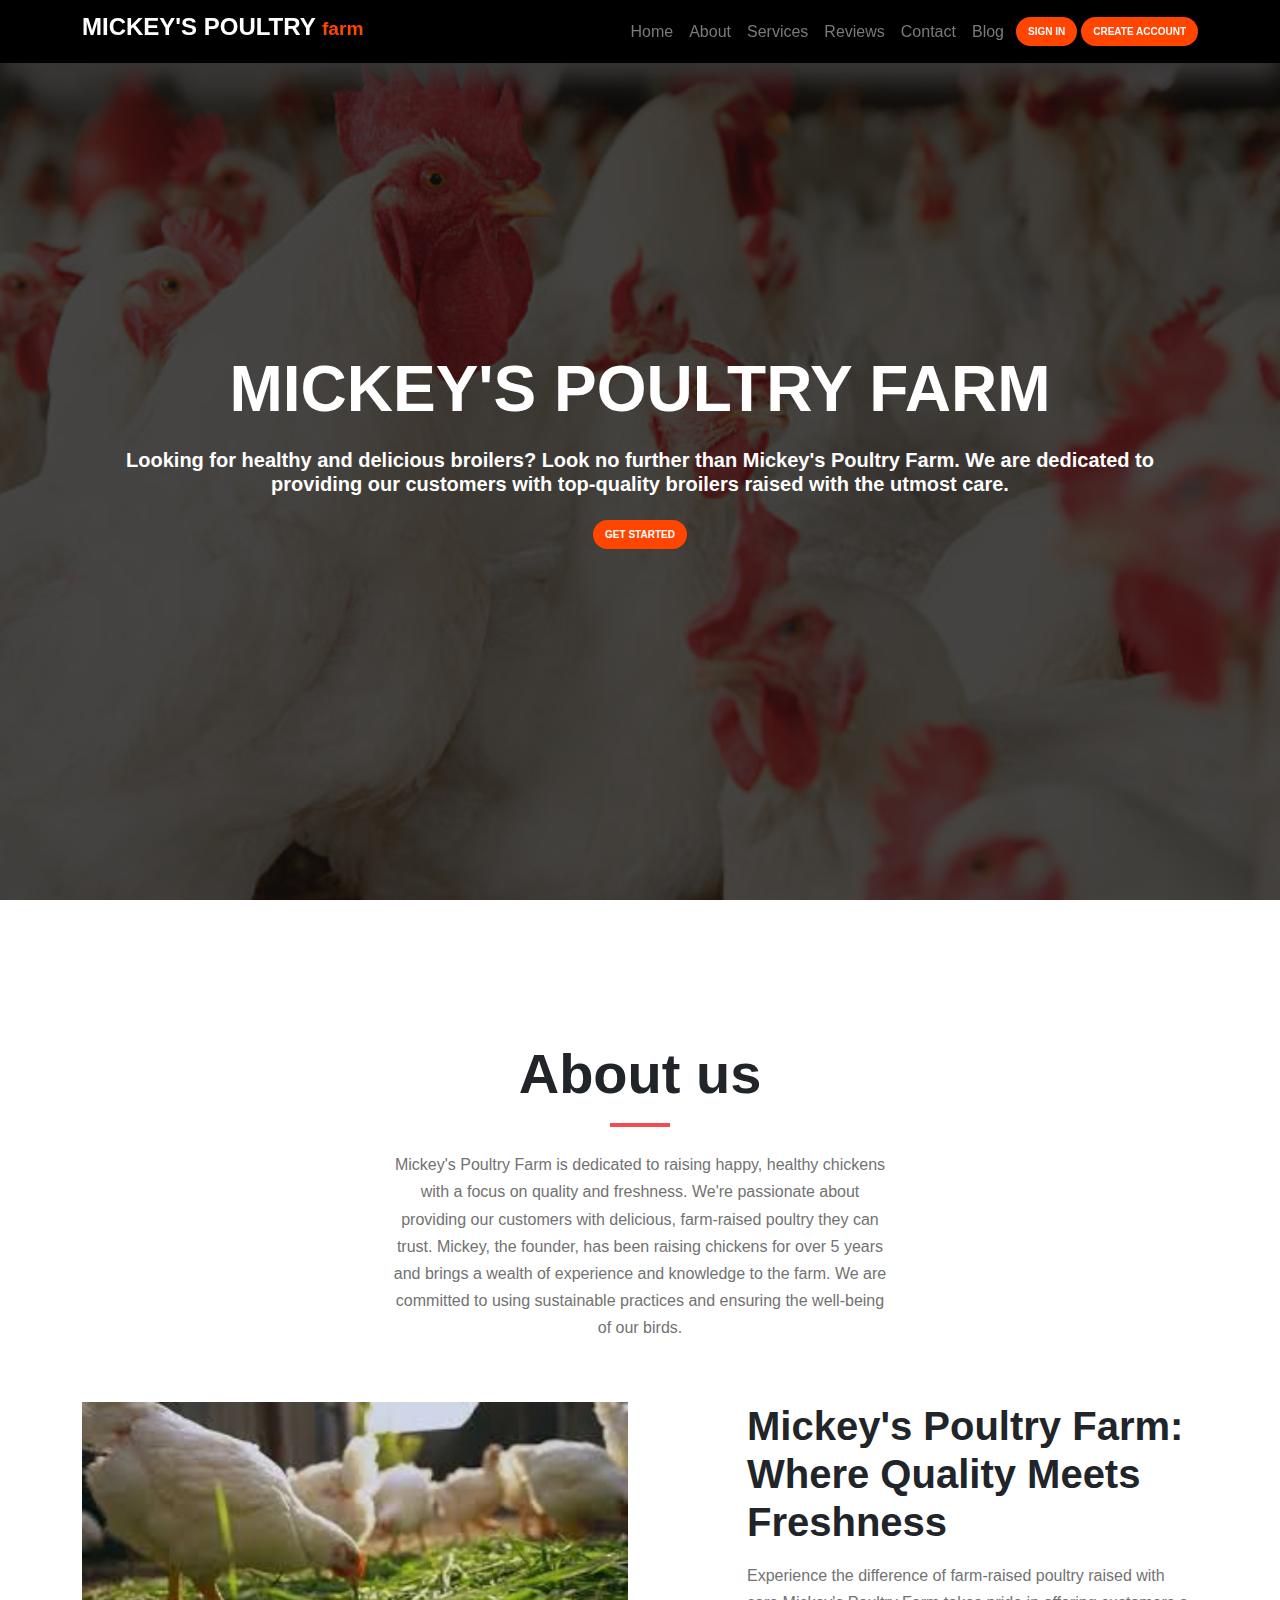
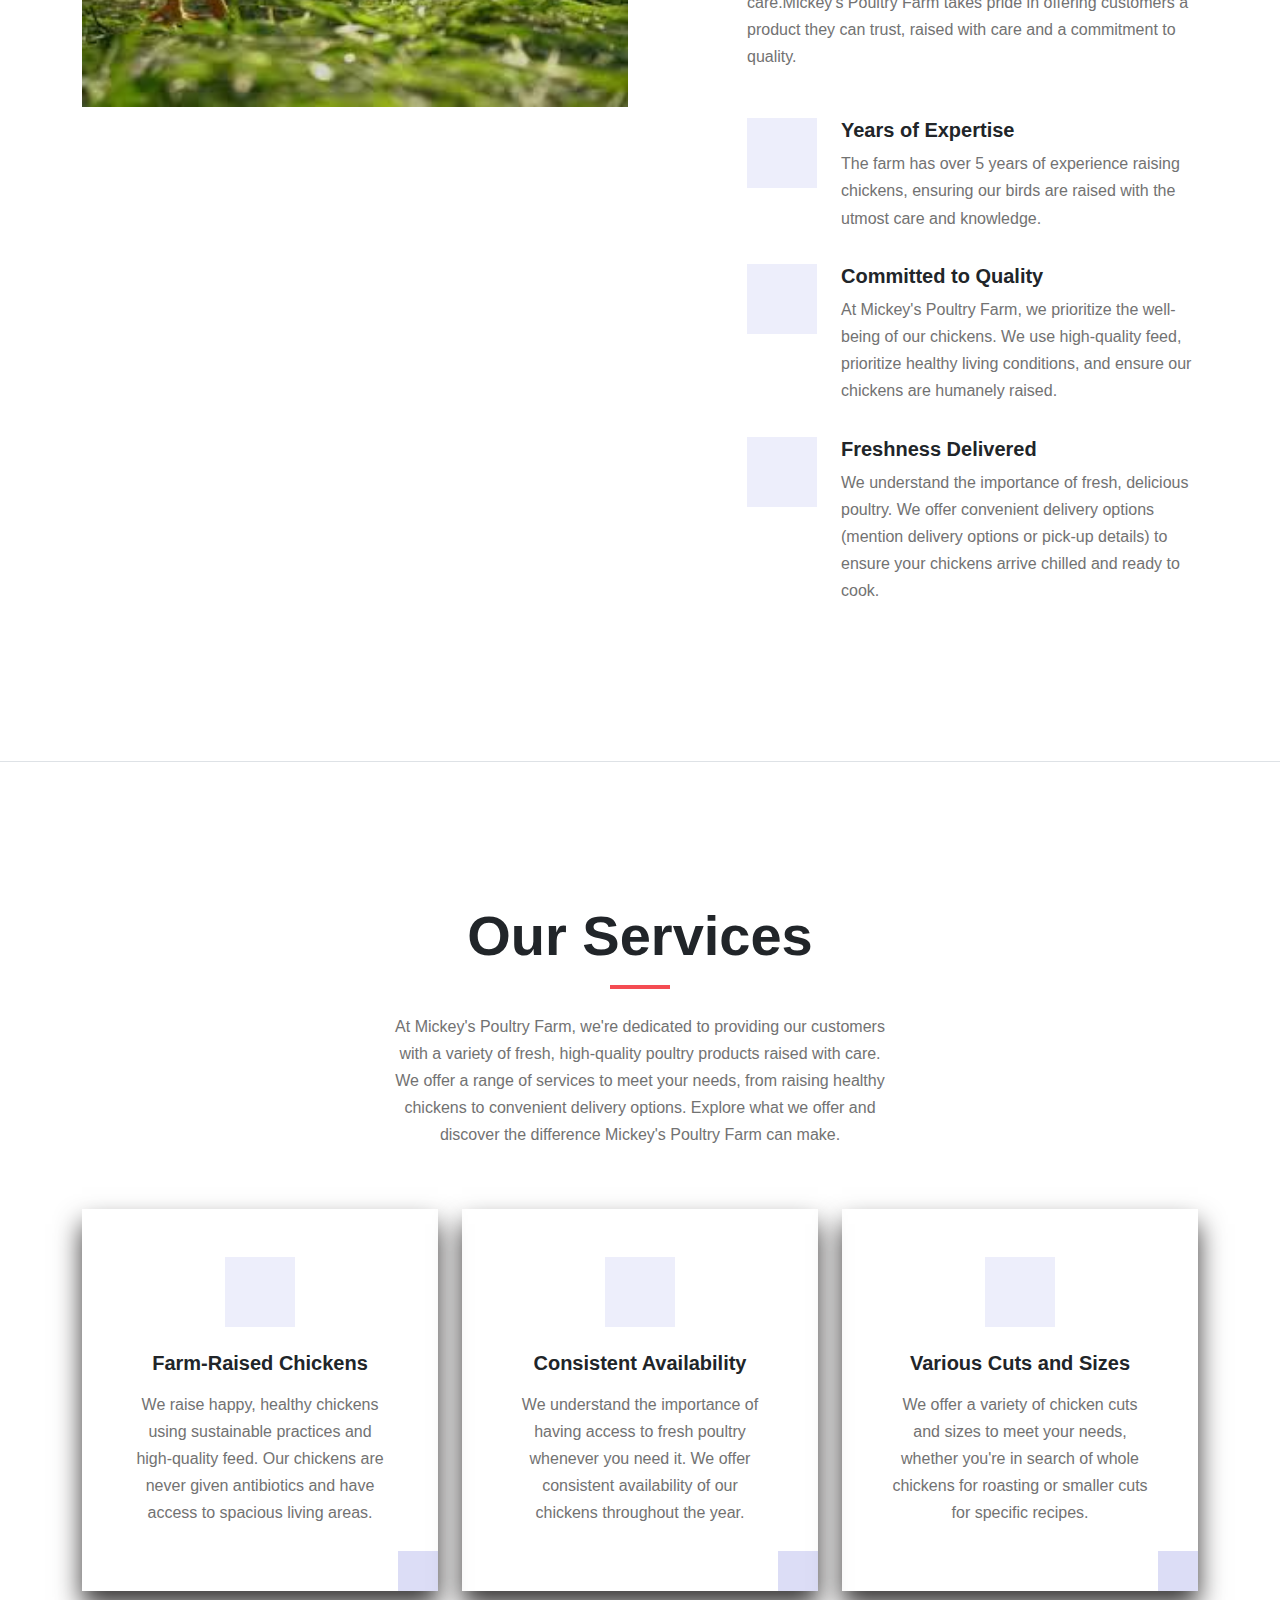
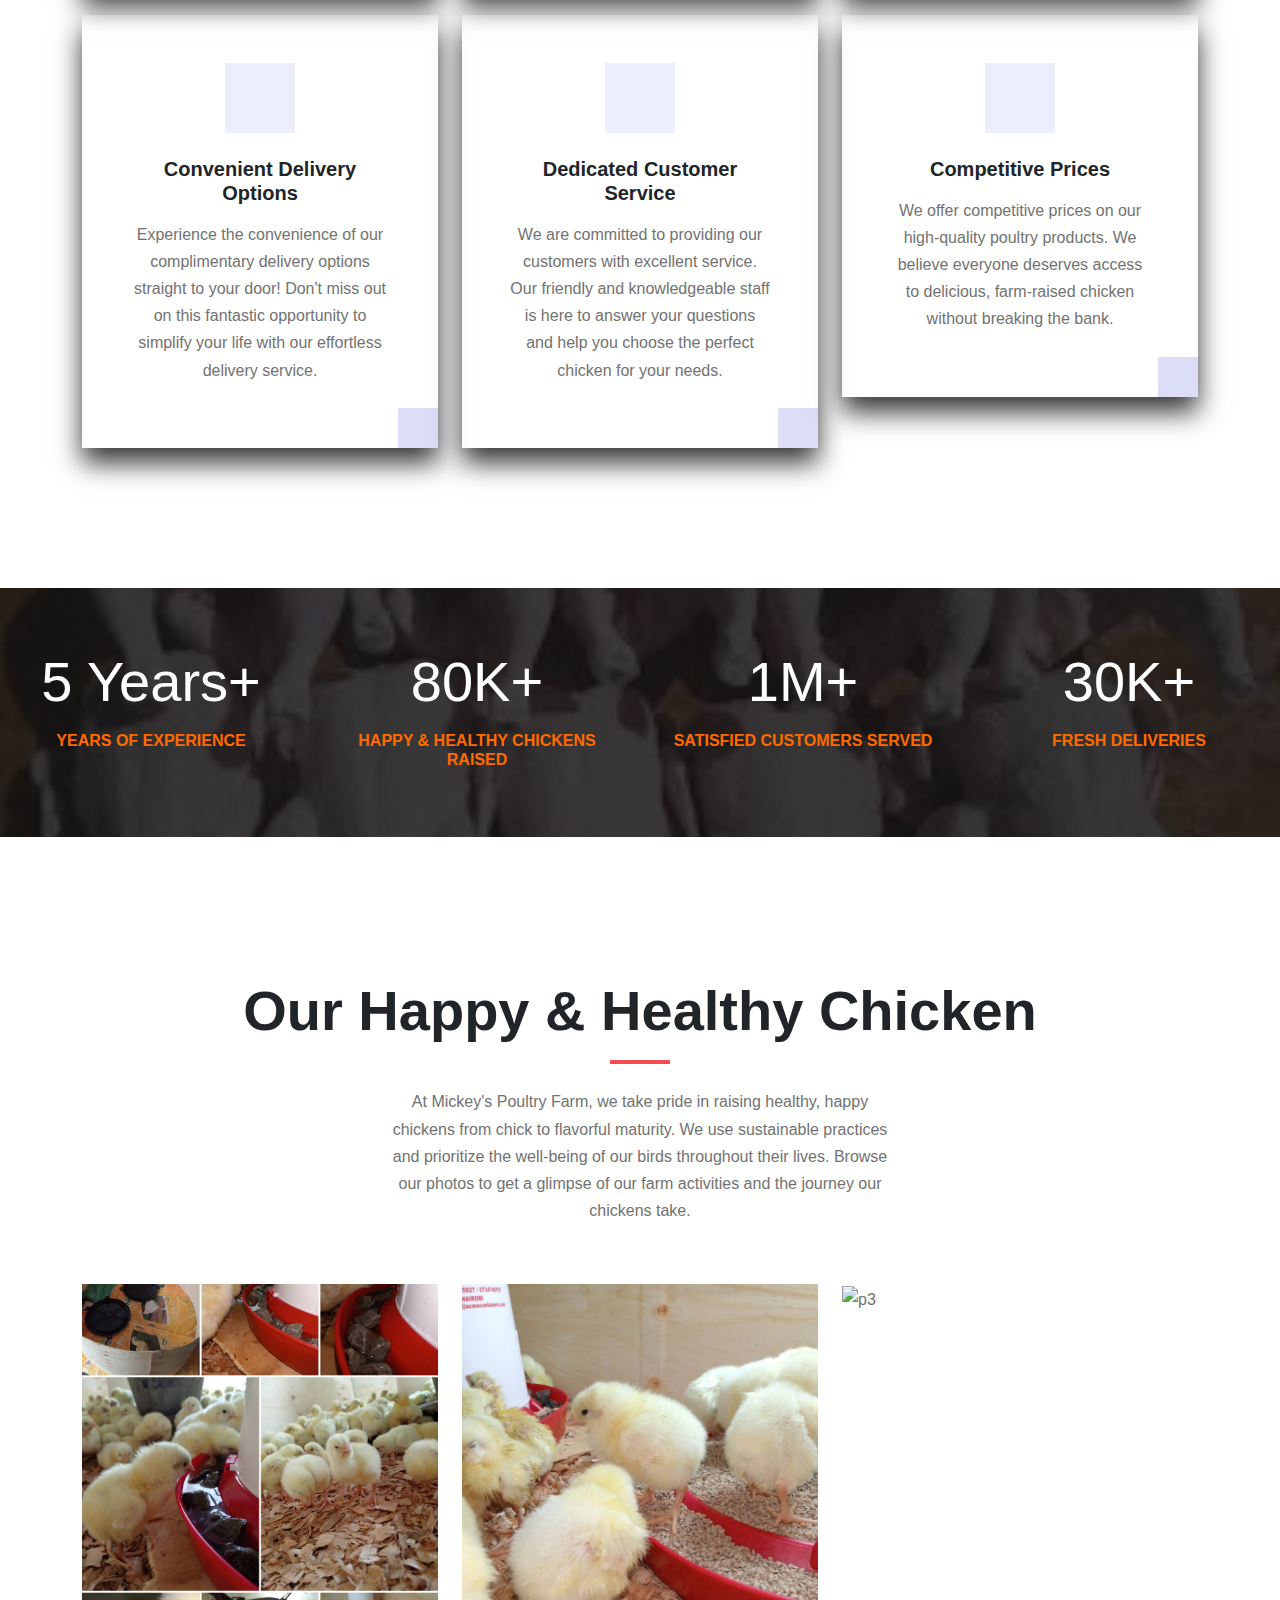
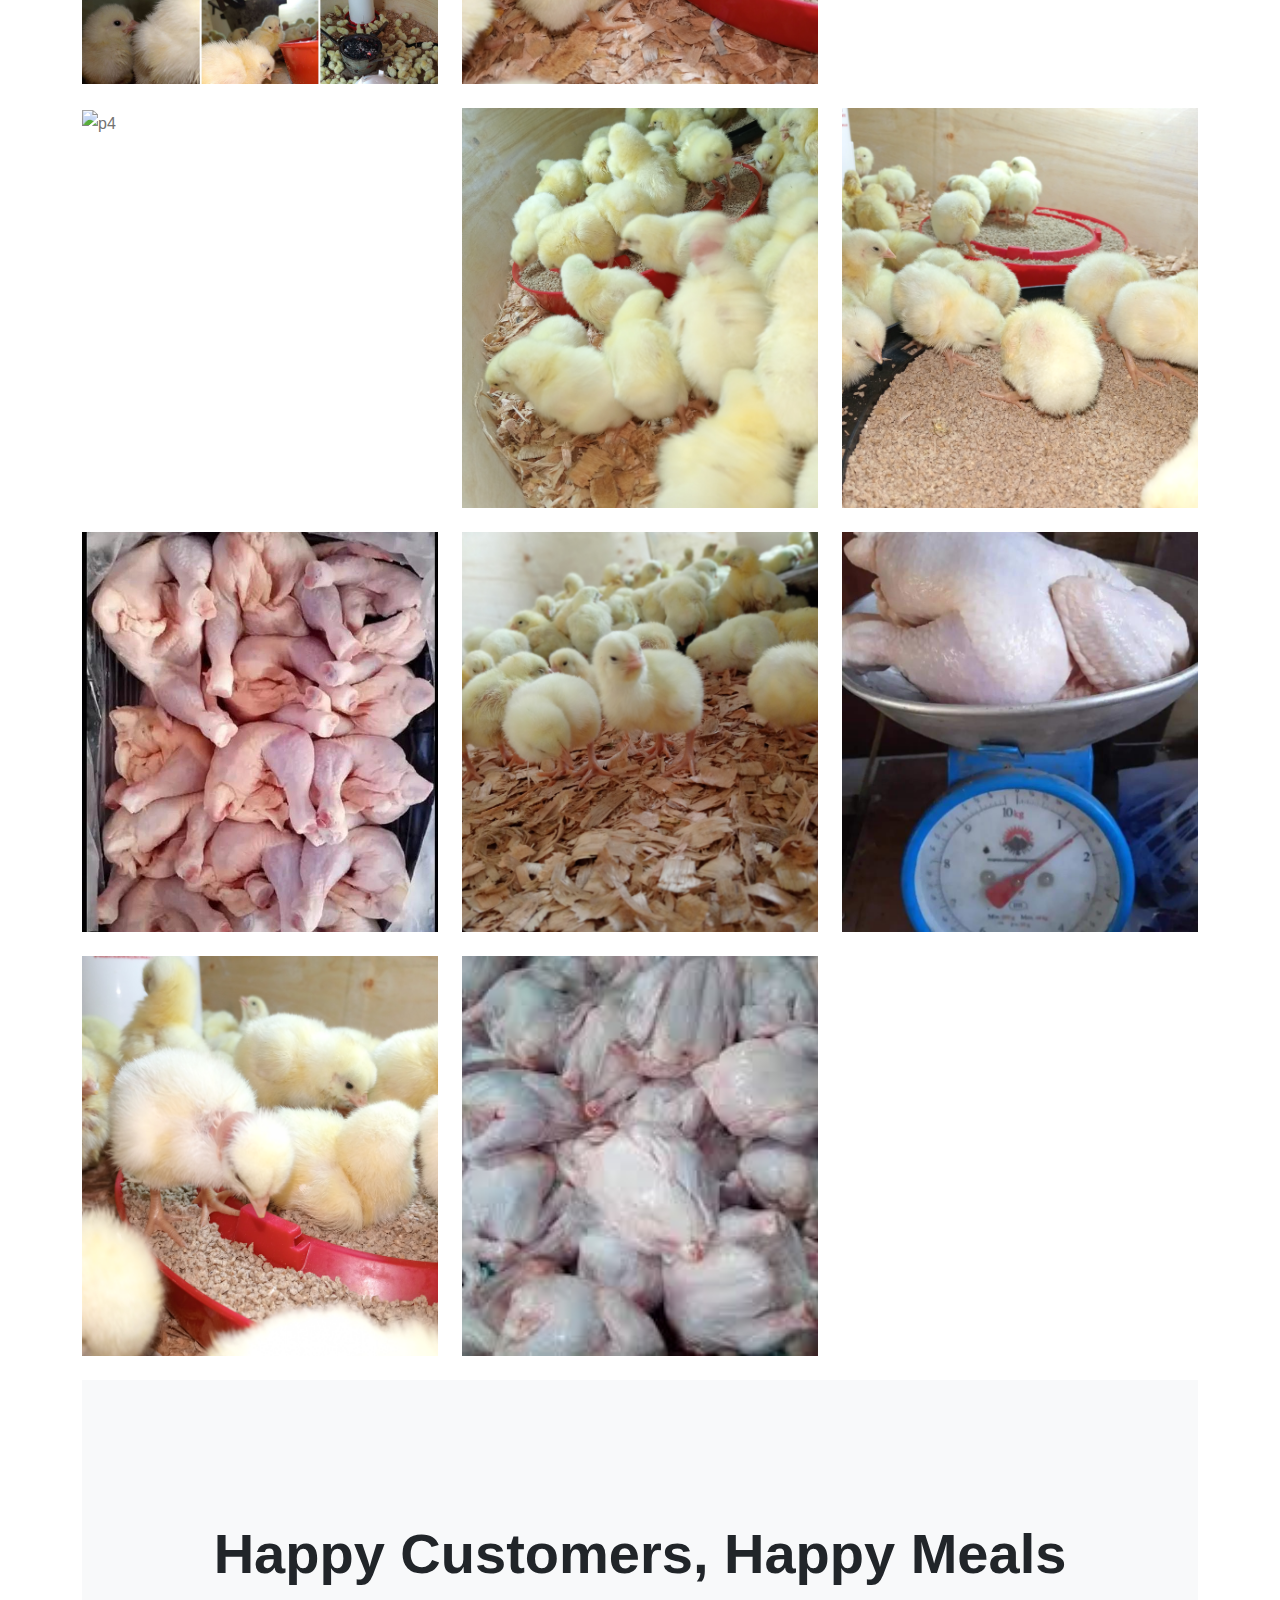
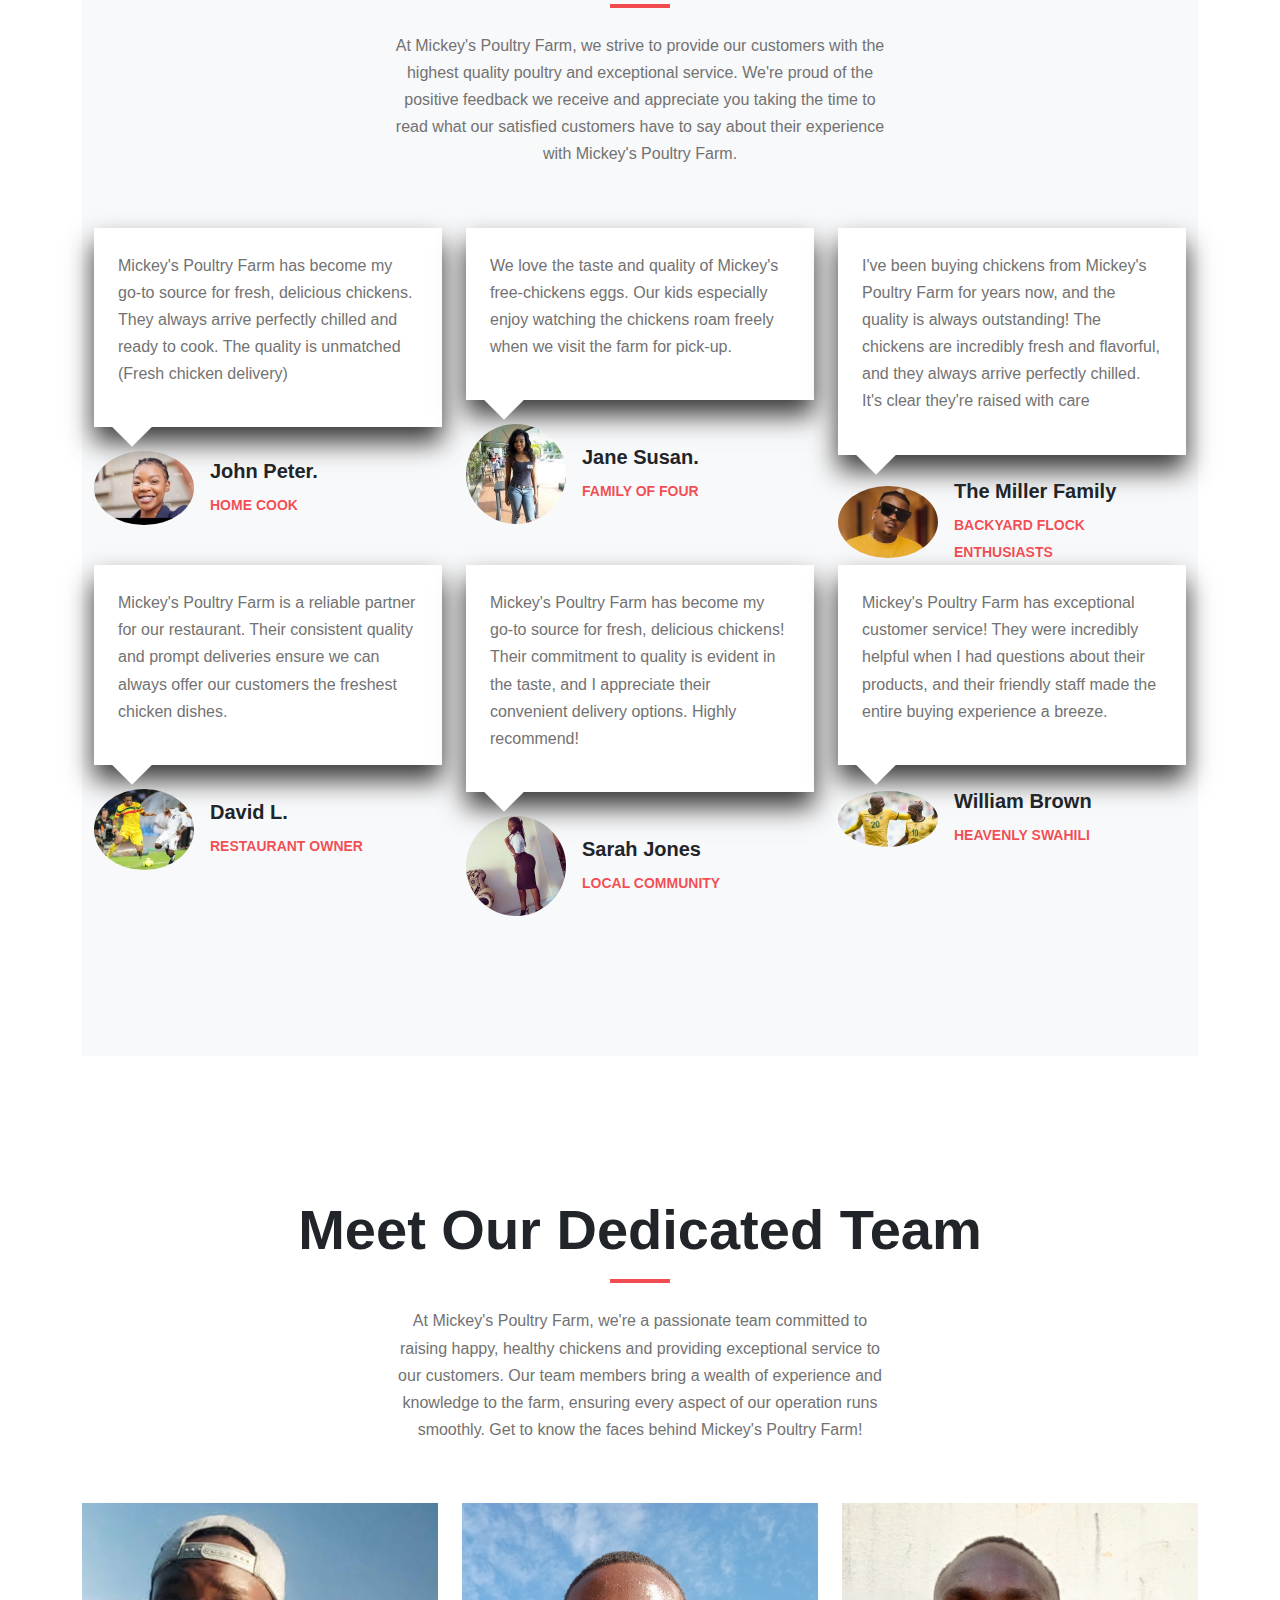
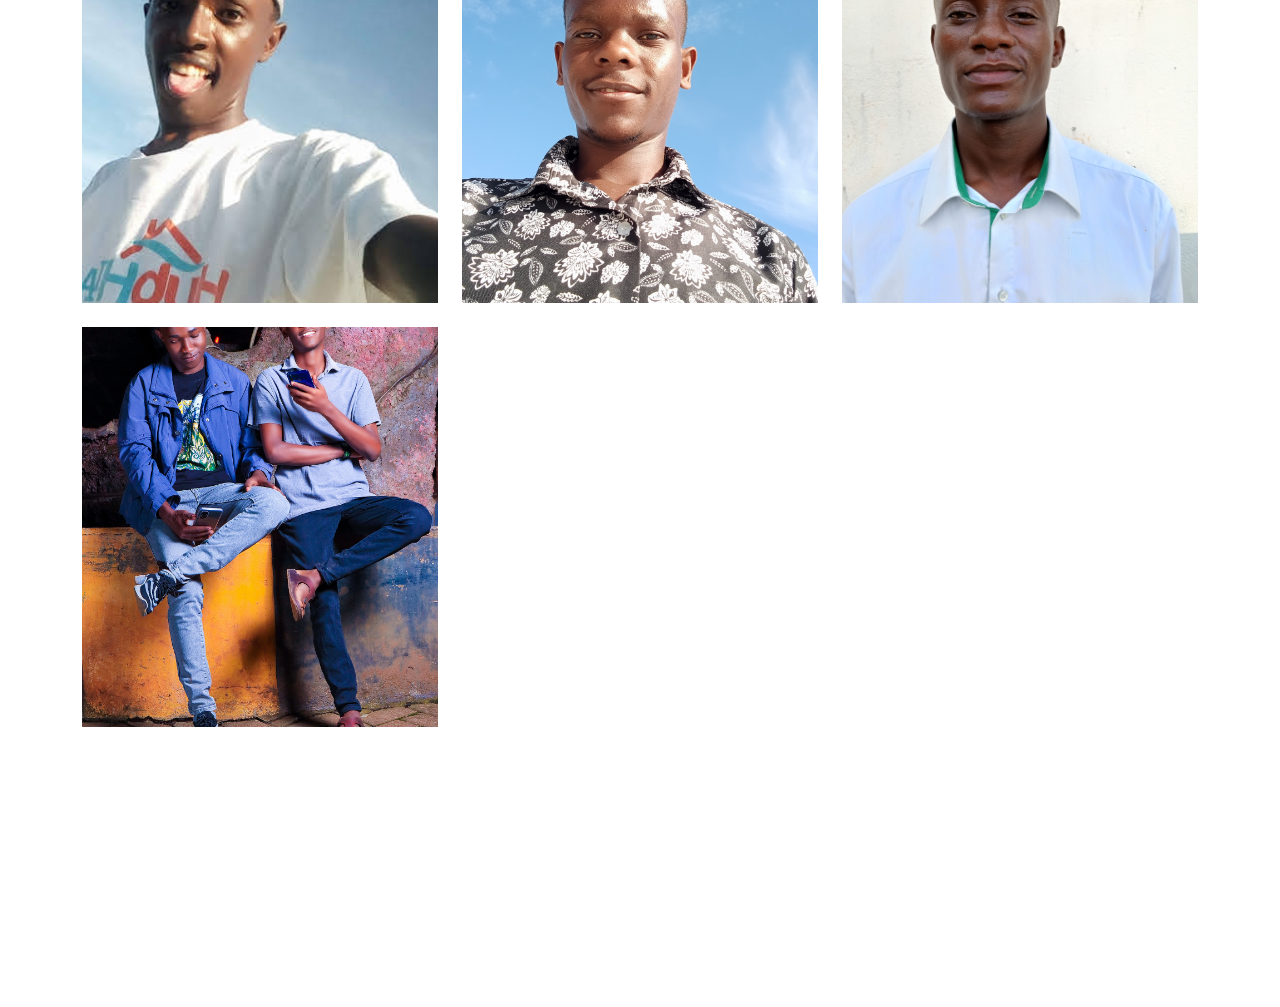
==== commit b503b039: "first commit" ====
--- a/index.html
+++ b/index.html
@@ -584,7 +584,8 @@
               <p class="mb-0 text-white">Web Developert</p>
             </div>
           </div>
-        </div><div class="col-md-4">
+        </div>
+        <div class="col-md-4">
           <div class="Team-member image-zoom">
             <div class="image-zoom-warpper">
               <img src="./assets/images.png/oty.png.jpg" width="400px" alt="willy">
@@ -592,6 +593,17 @@
             <div class="Team-member-content">
               <h4 class="text-white">Mr Oty</h4>
               <p class="mb-0 text-white">Delivery Driver</p>
+            </div>
+          </div>
+        </div>
+        <div class="col-md-4">
+          <div class="Team-member image-zoom">
+            <div class="image-zoom-warpper">
+              <img src="./assets/images.png/elijah.png.jpg" width="400px" alt="willy">
+            </div>
+            <div class="Team-member-content">
+              <h4 class="text-white">Elijah Kanyia</h4>
+              <p class="mb-0 text-white">Backend Engineer</p>
             </div>
           </div>
         </div>
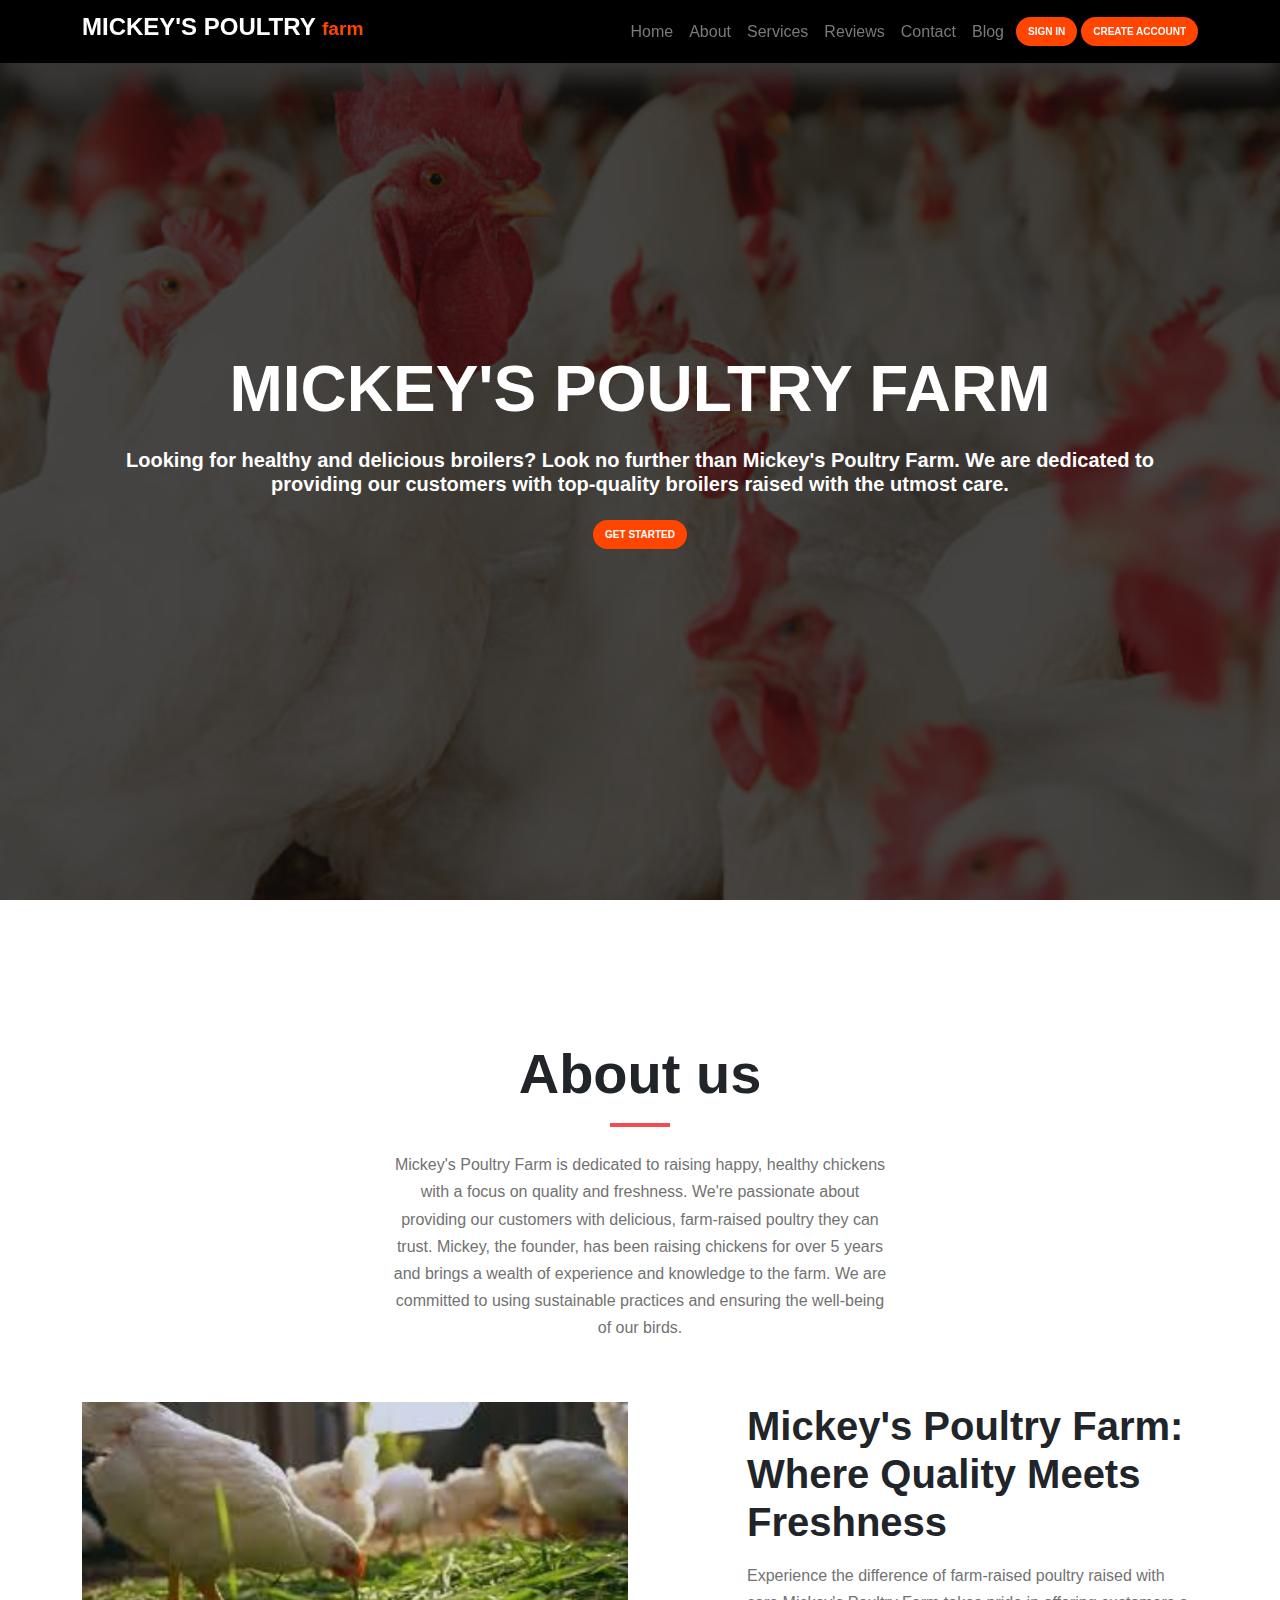
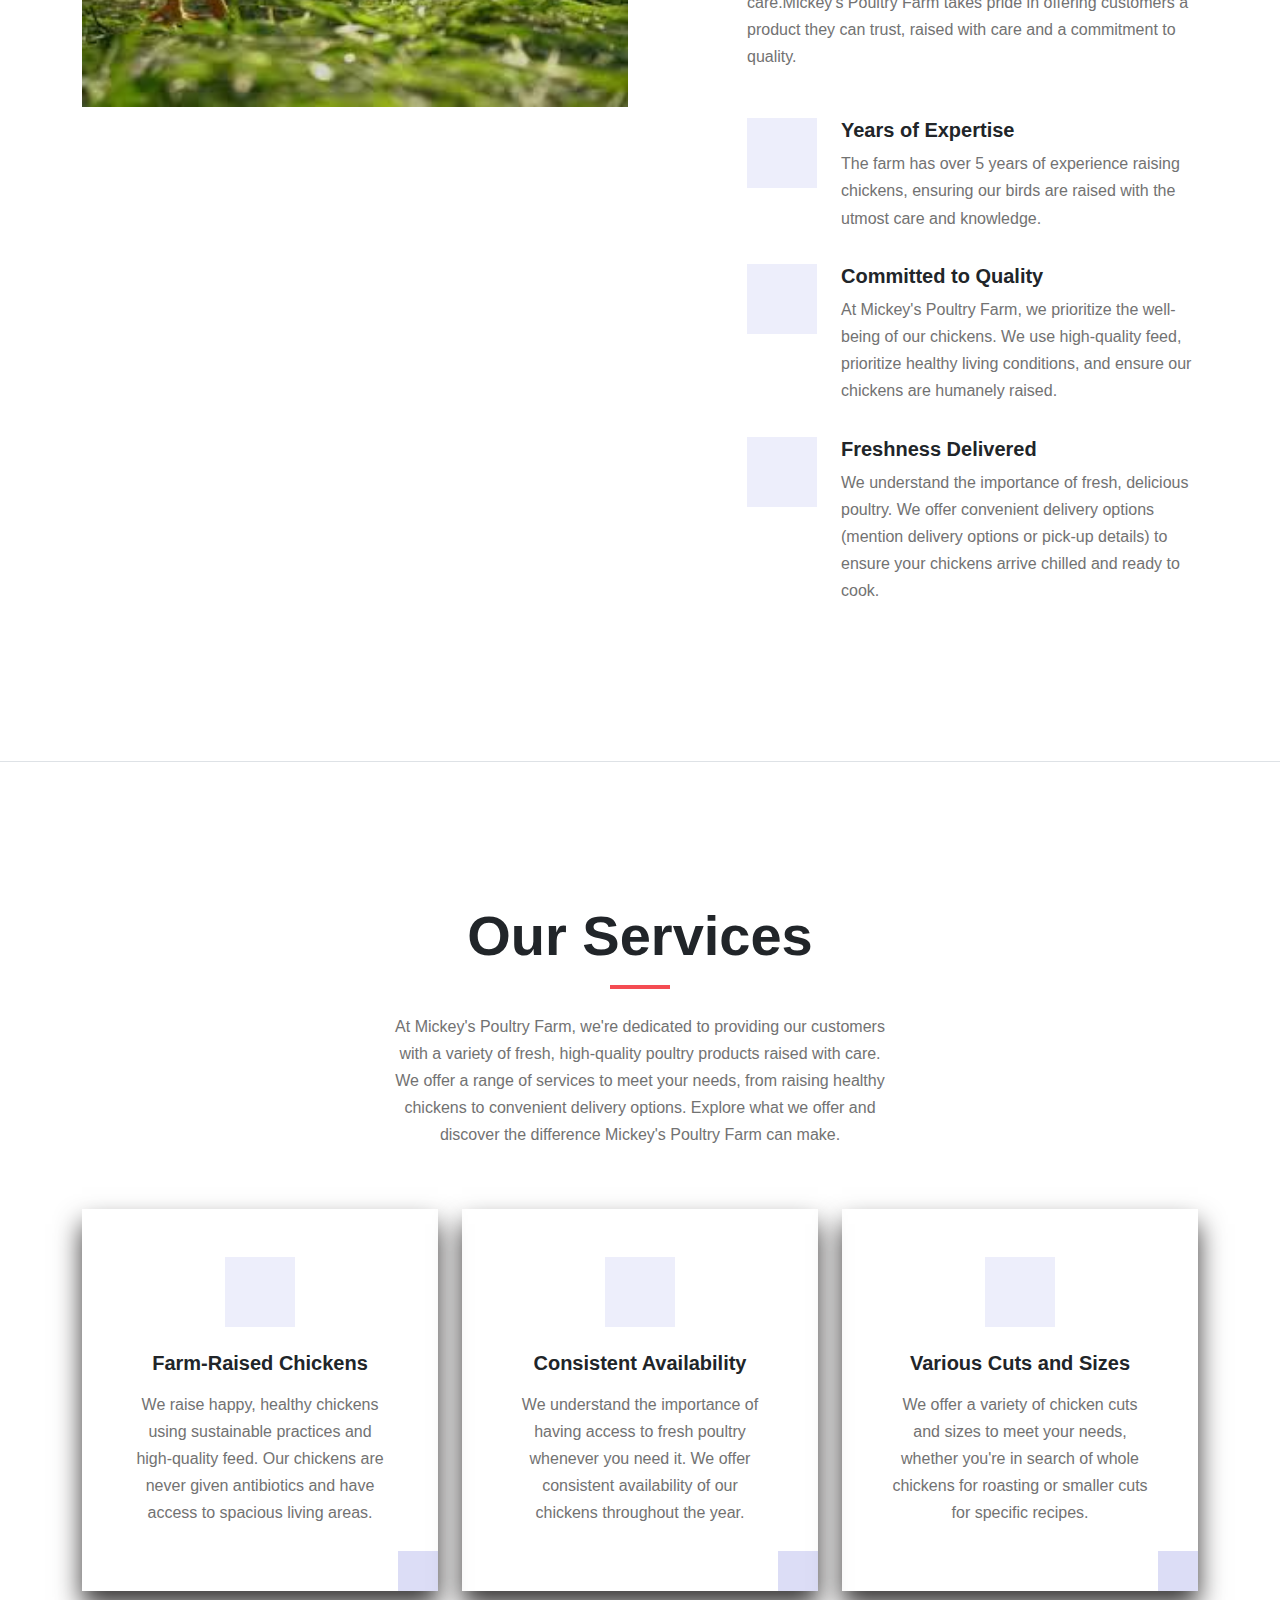
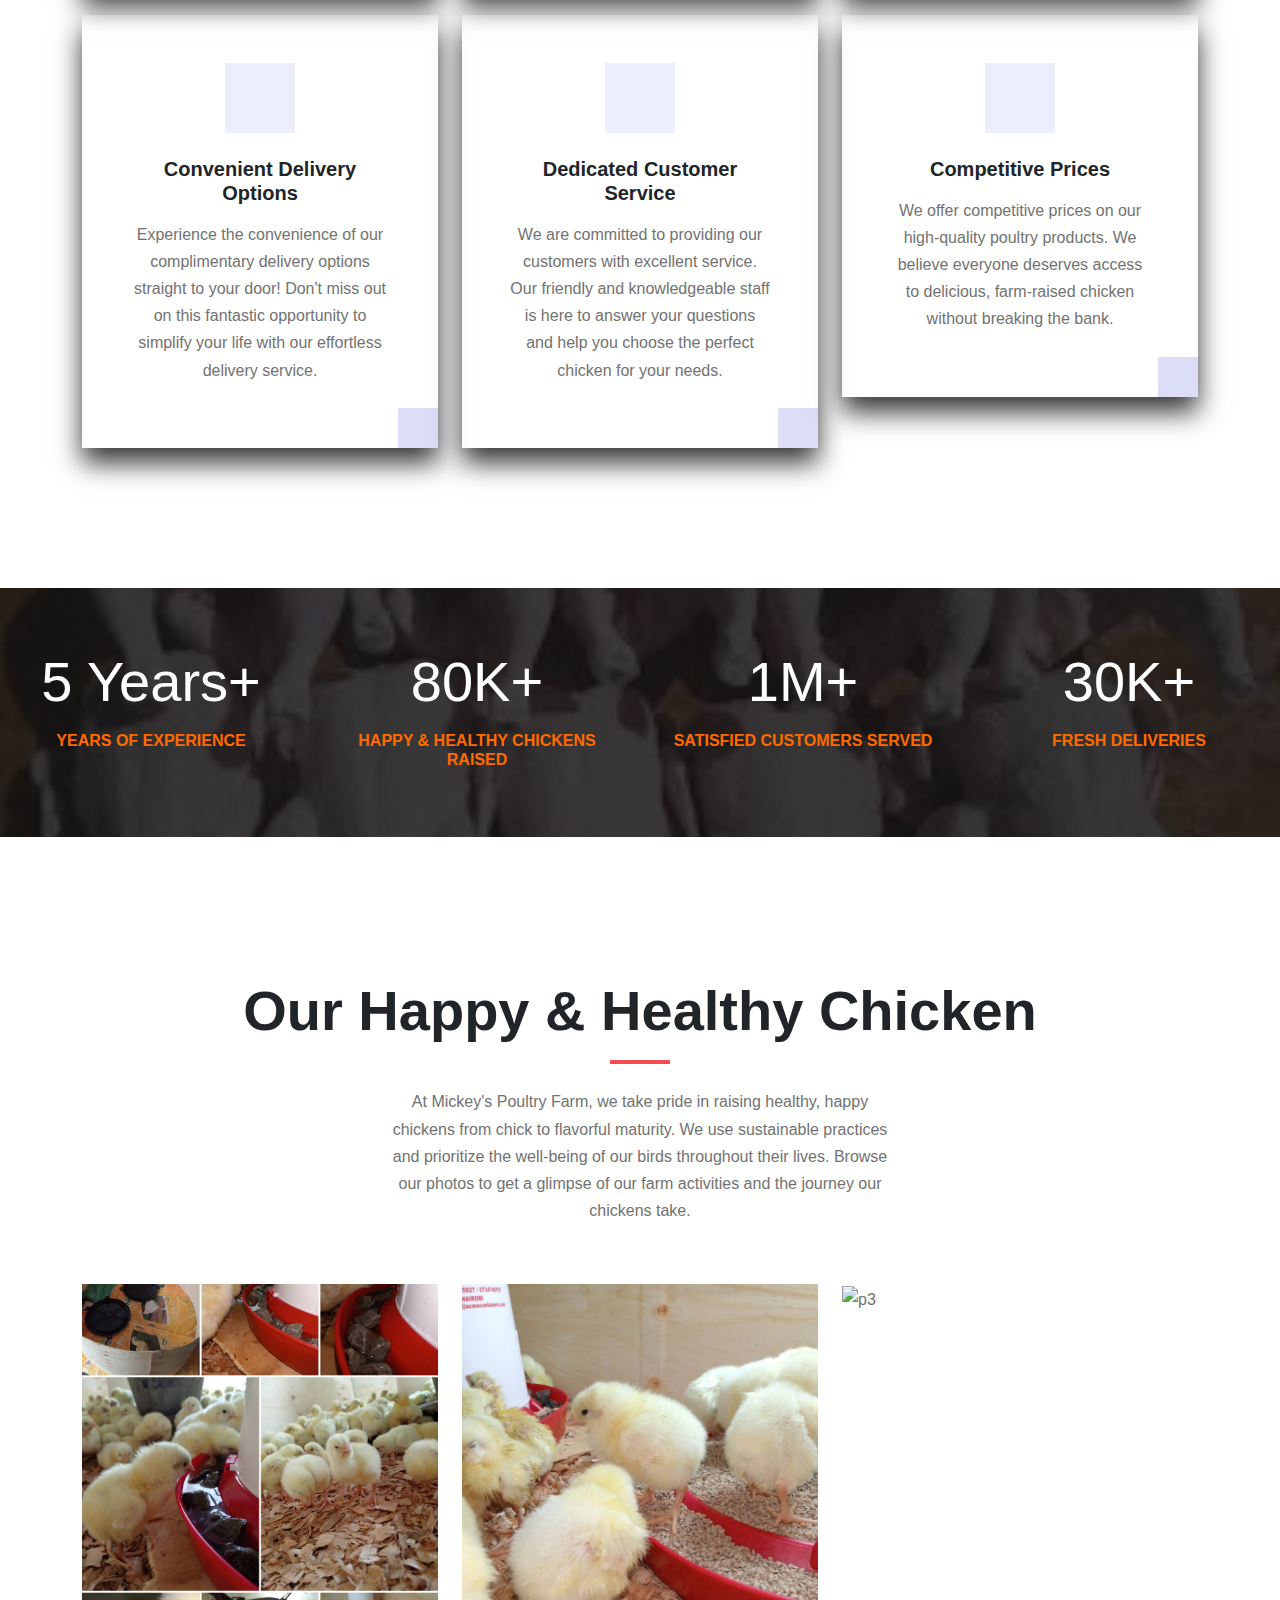
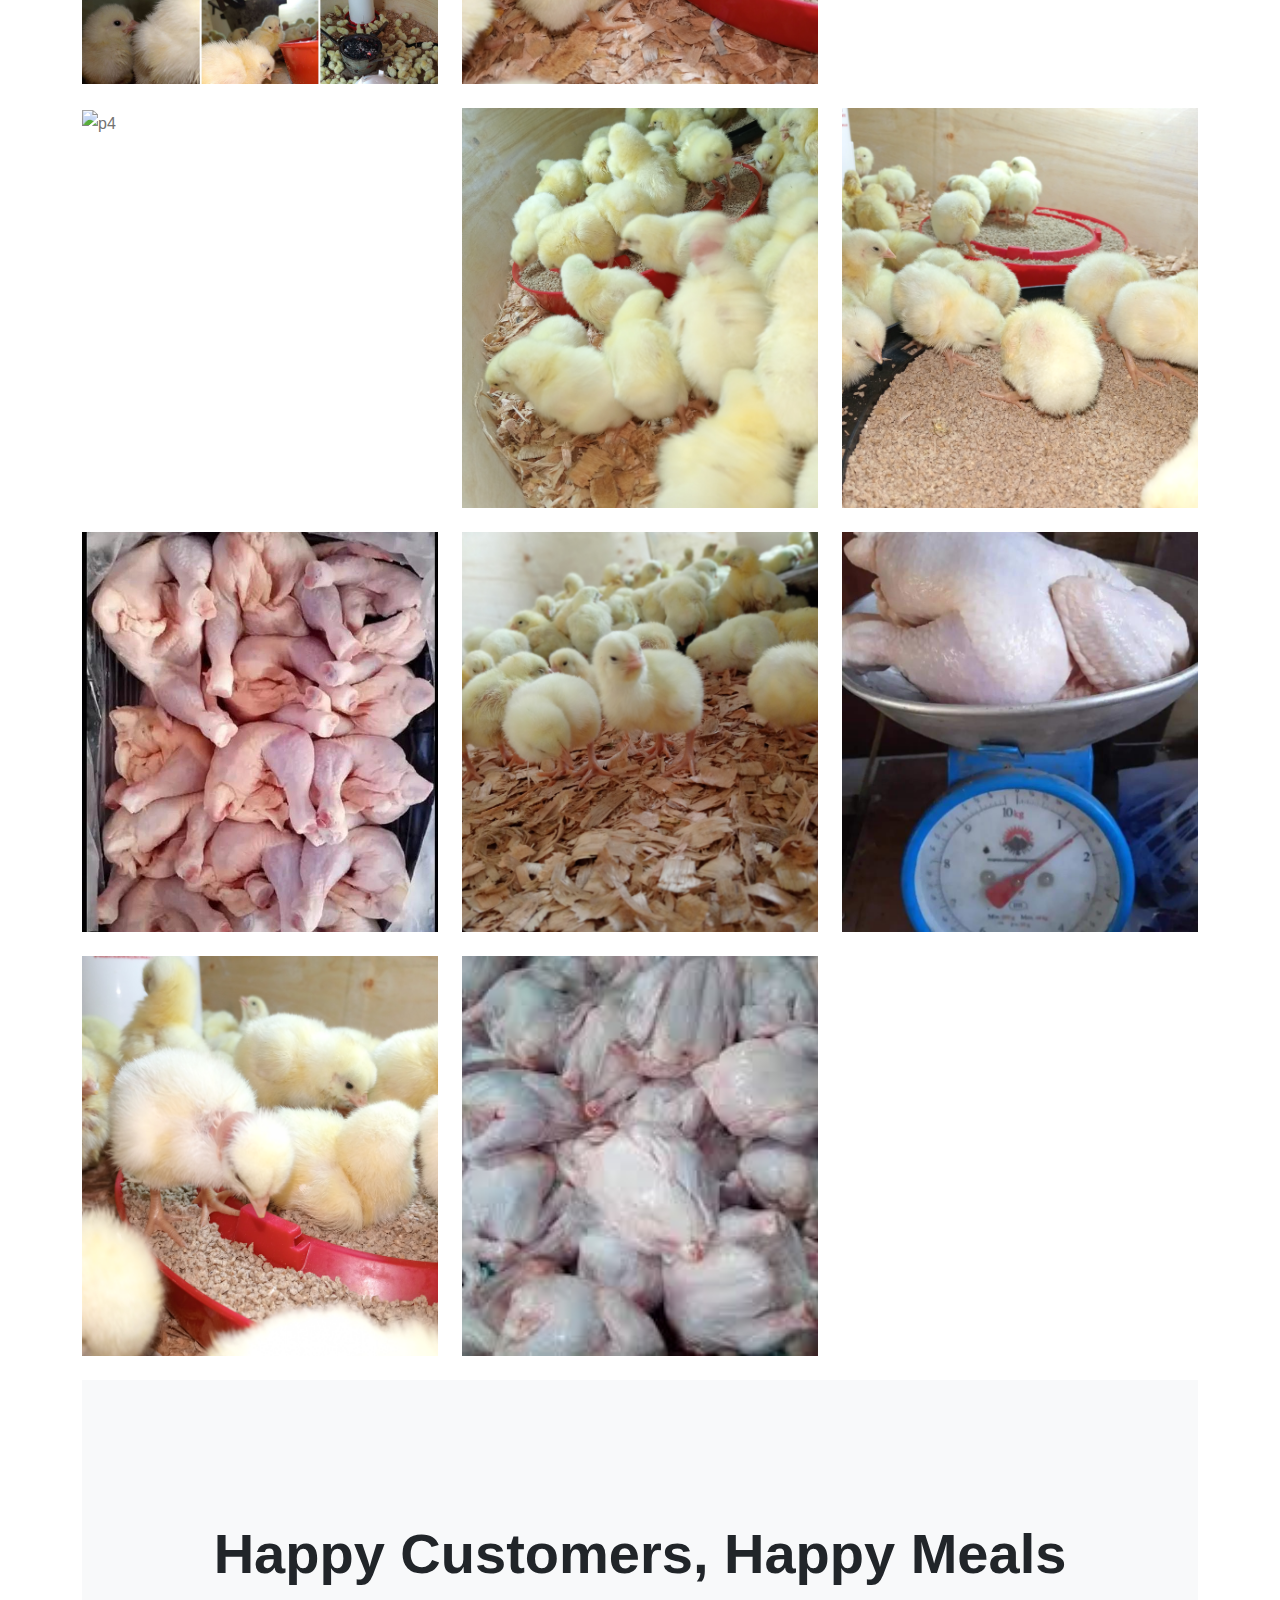
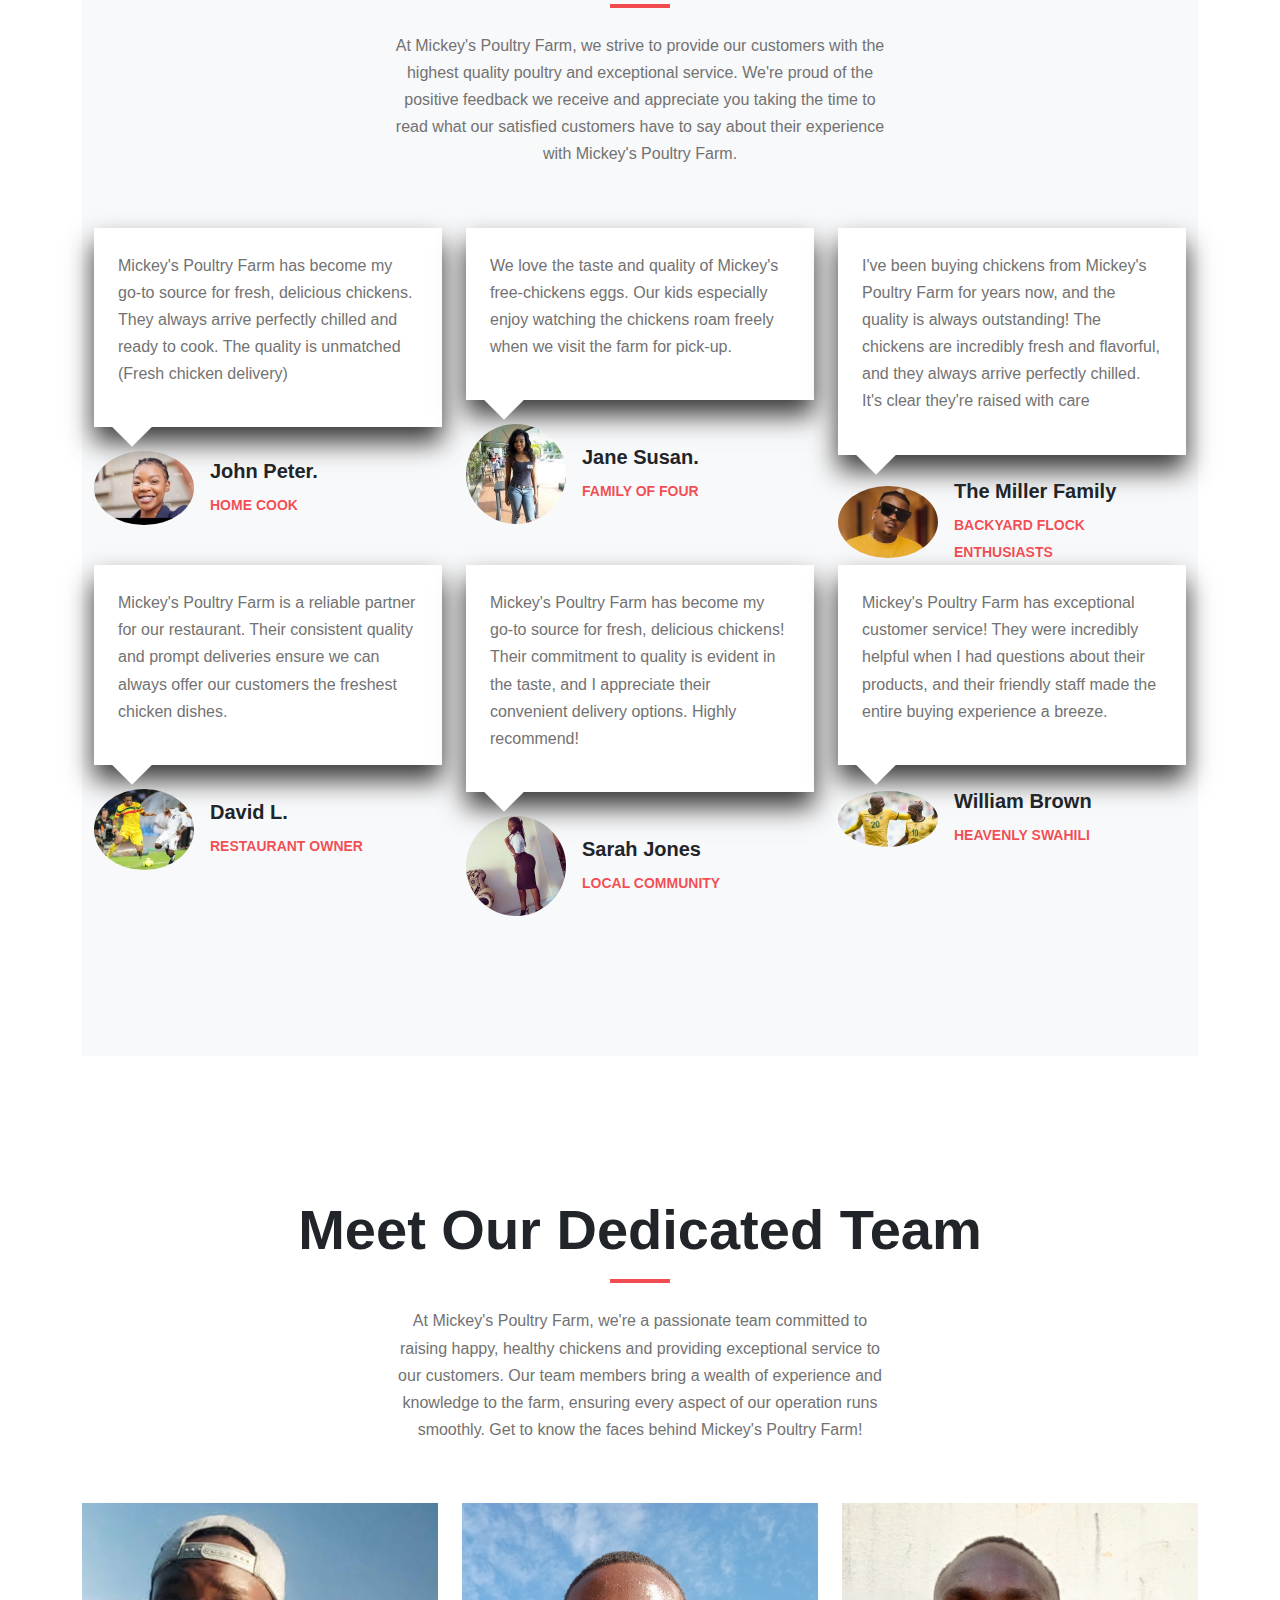
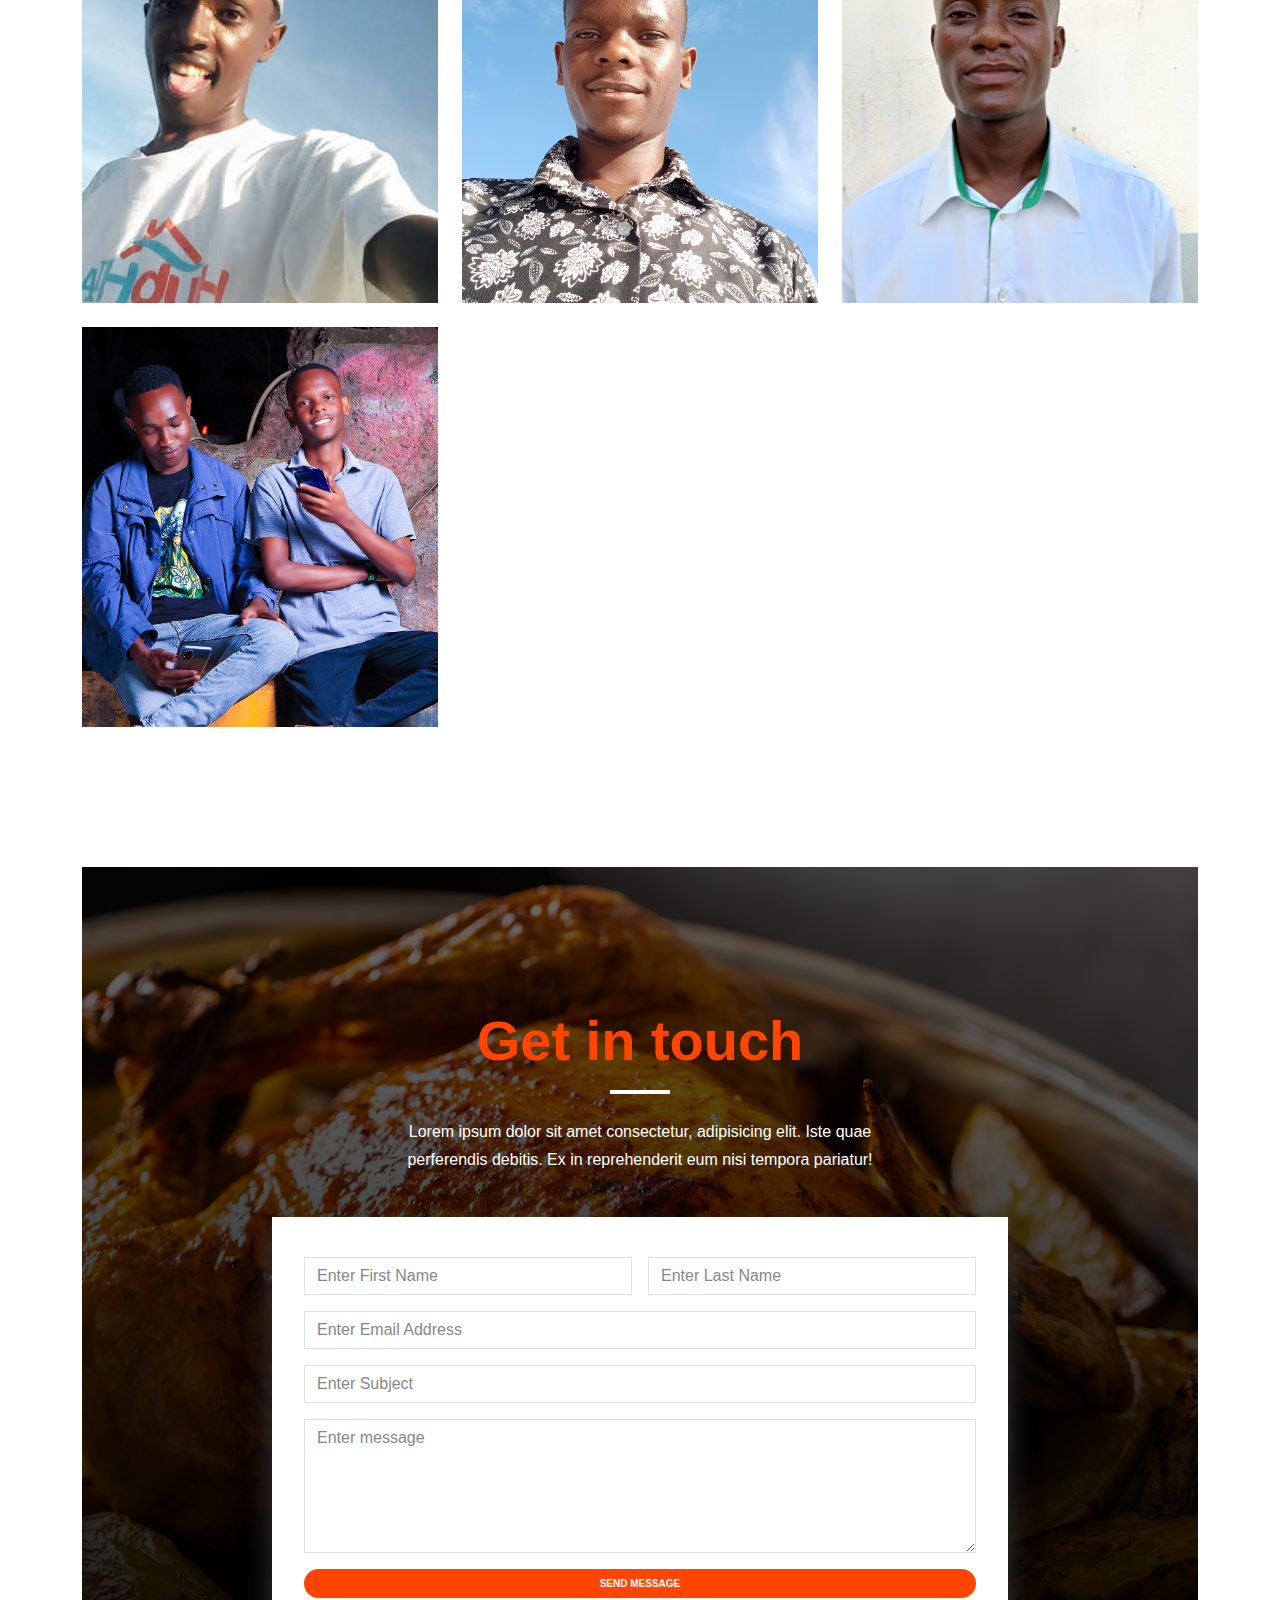
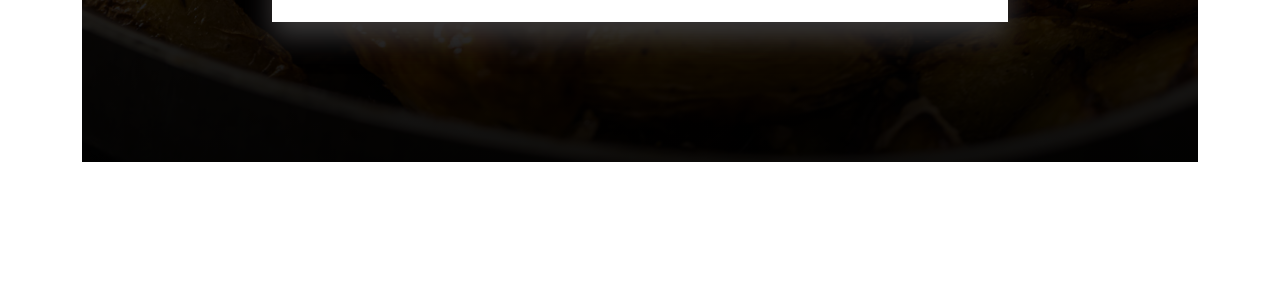
==== commit 86ce77b1: "first commit" ====
--- a/index.html
+++ b/index.html
@@ -588,7 +588,7 @@
         <div class="col-md-4">
           <div class="Team-member image-zoom">
             <div class="image-zoom-warpper">
-              <img src="./assets/images.png/oty.png.jpg" width="400px" alt="willy">
+              <img src="./assets/images.png/oty.png.jpg" width="900px" alt="willy">
             </div>
             <div class="Team-member-content">
               <h4 class="text-white">Mr Oty</h4>
@@ -610,6 +610,46 @@
       </div>
 
     </section>
+
+    <!-- contact -->
+    <section class="section-padding bg-light" id="contact">
+      <div class="container">
+          <div class="row">
+              <div class="col-12 text-center">
+                  <div class="section-title">
+                      <h1 class="display-4 fw-bold">Get in touch</h1>
+                      <div class="line bg-white"></div>
+                      <p>Lorem ipsum dolor sit amet consectetur, adipisicing elit. Iste quae perferendis debitis. Ex in reprehenderit eum nisi tempora pariatur!</p>
+                  </div>
+              </div>
+          </div>
+          <div class="row justify-content-center">
+              <div class="col-lg-8">
+                  <form action="#" class="row g-3 p-lg-4 p-4 bg-white theme-shadow">
+                      <div class="form-group col-lg-6">
+                          <input type="text" class="form-control" placeholder="Enter First Name"></input-type>
+                      </div>
+                      <div class="form-group col-lg-6">
+                          <input type="text" class="form-control" placeholder="Enter Last Name"></input-type>
+                      </div>
+                      <div class="form-group col-lg-12">
+                          <input type="email" class="form-control" placeholder="Enter Email Address"></input-type>
+                      </div>
+                      <div class="form-group col-lg-12">
+                          <input type="text" class="form-control" placeholder="Enter Subject"></input-type>
+                      </div>
+                      <div class="form-group col-lg-12">
+                          <textarea name="message" rows="5" class="form-control" placeholder="Enter message"></textarea>
+                      </div>
+                      <div class="form-group col-lg-12 d-grid">
+                          <button class="btn btn-brand">Send Message</button>
+                      </div>
+                  </form>
+              </div>
+          </div>
+      </div>
+  </section>
+  
 
   <!-- Scripts -->
     <script src="https://code.jquery.com/jquery-3.6.0.min.js"></script>
--- a/assets/css/style.css
+++ b/assets/css/style.css
@@ -387,3 +387,50 @@
     bottom: 24px;
 }
 
+/* contact */
+#contact {
+    position: relative;
+    z-index: 2;
+    overflow: hidden;
+    color: white;
+}
+
+#contact::after {
+    content: "";
+    width: 100%;
+    height: 100%;
+    background: linear-gradient(rgba(0, 0, 0, 0.56), rgba(0, 0, 0, 0.936)), url(../images.png/food.png) no-repeat center center;
+    background-size: cover;
+    position: absolute;
+    top: 0;
+    left: 0;
+    z-index: -1;
+}
+
+#contact .section-title h1 {
+    color: #ff4500; /* Orange color for h1 */
+}
+
+#contact .form-control {
+    border-radius: 0;
+}
+
+#contact .form-control:focus {
+    box-shadow: none;
+    border-color: var(--c-brand);
+}
+
+/* Additional Styles for Form */
+.form-group input, .form-group textarea {
+    background-color: #ffffff; /* White background for form inputs */
+    color: #000000; /* Black text color for form inputs */
+}
+
+.form-group input::placeholder, .form-group textarea::placeholder {
+    color: #888888; /* Grey placeholder text color */
+}
+
+.form-group input:focus, .form-group textarea:focus {
+    background-color: #f0f0f0; /* Light grey background on focus */
+}
+
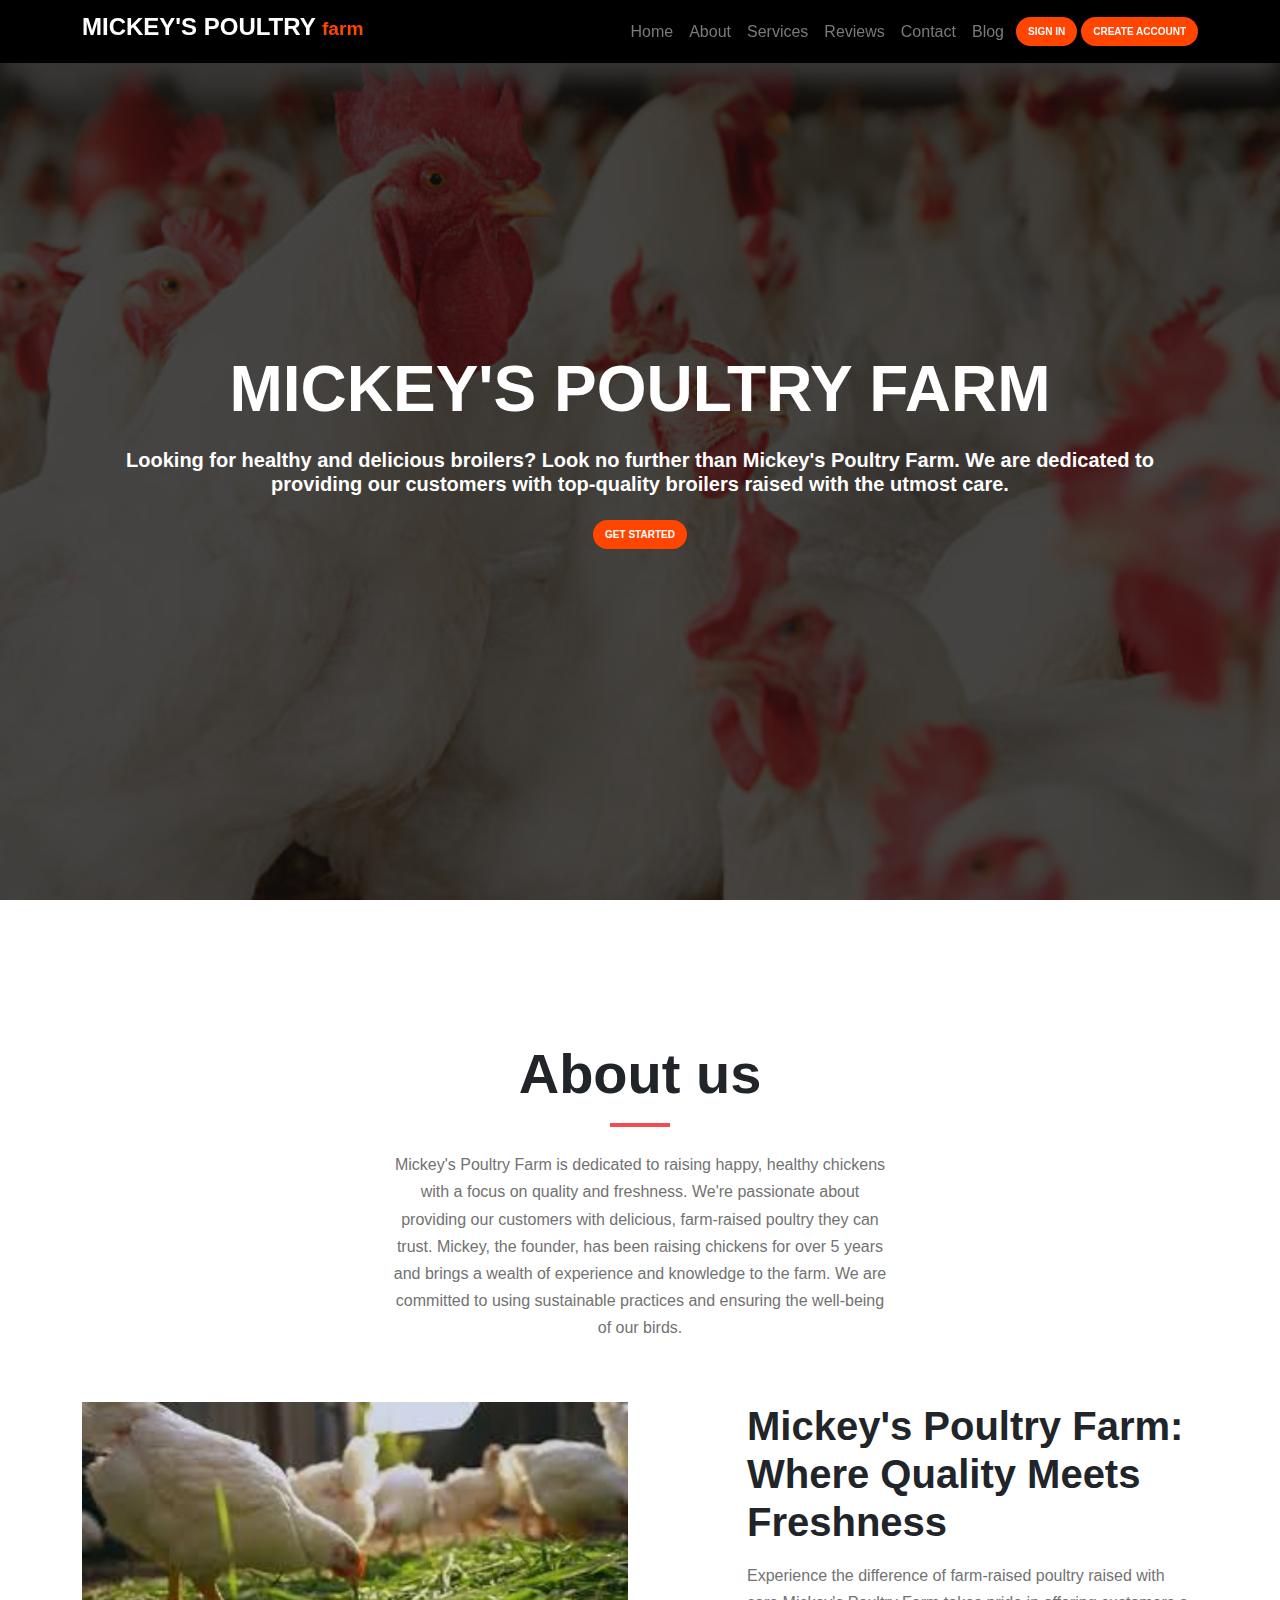
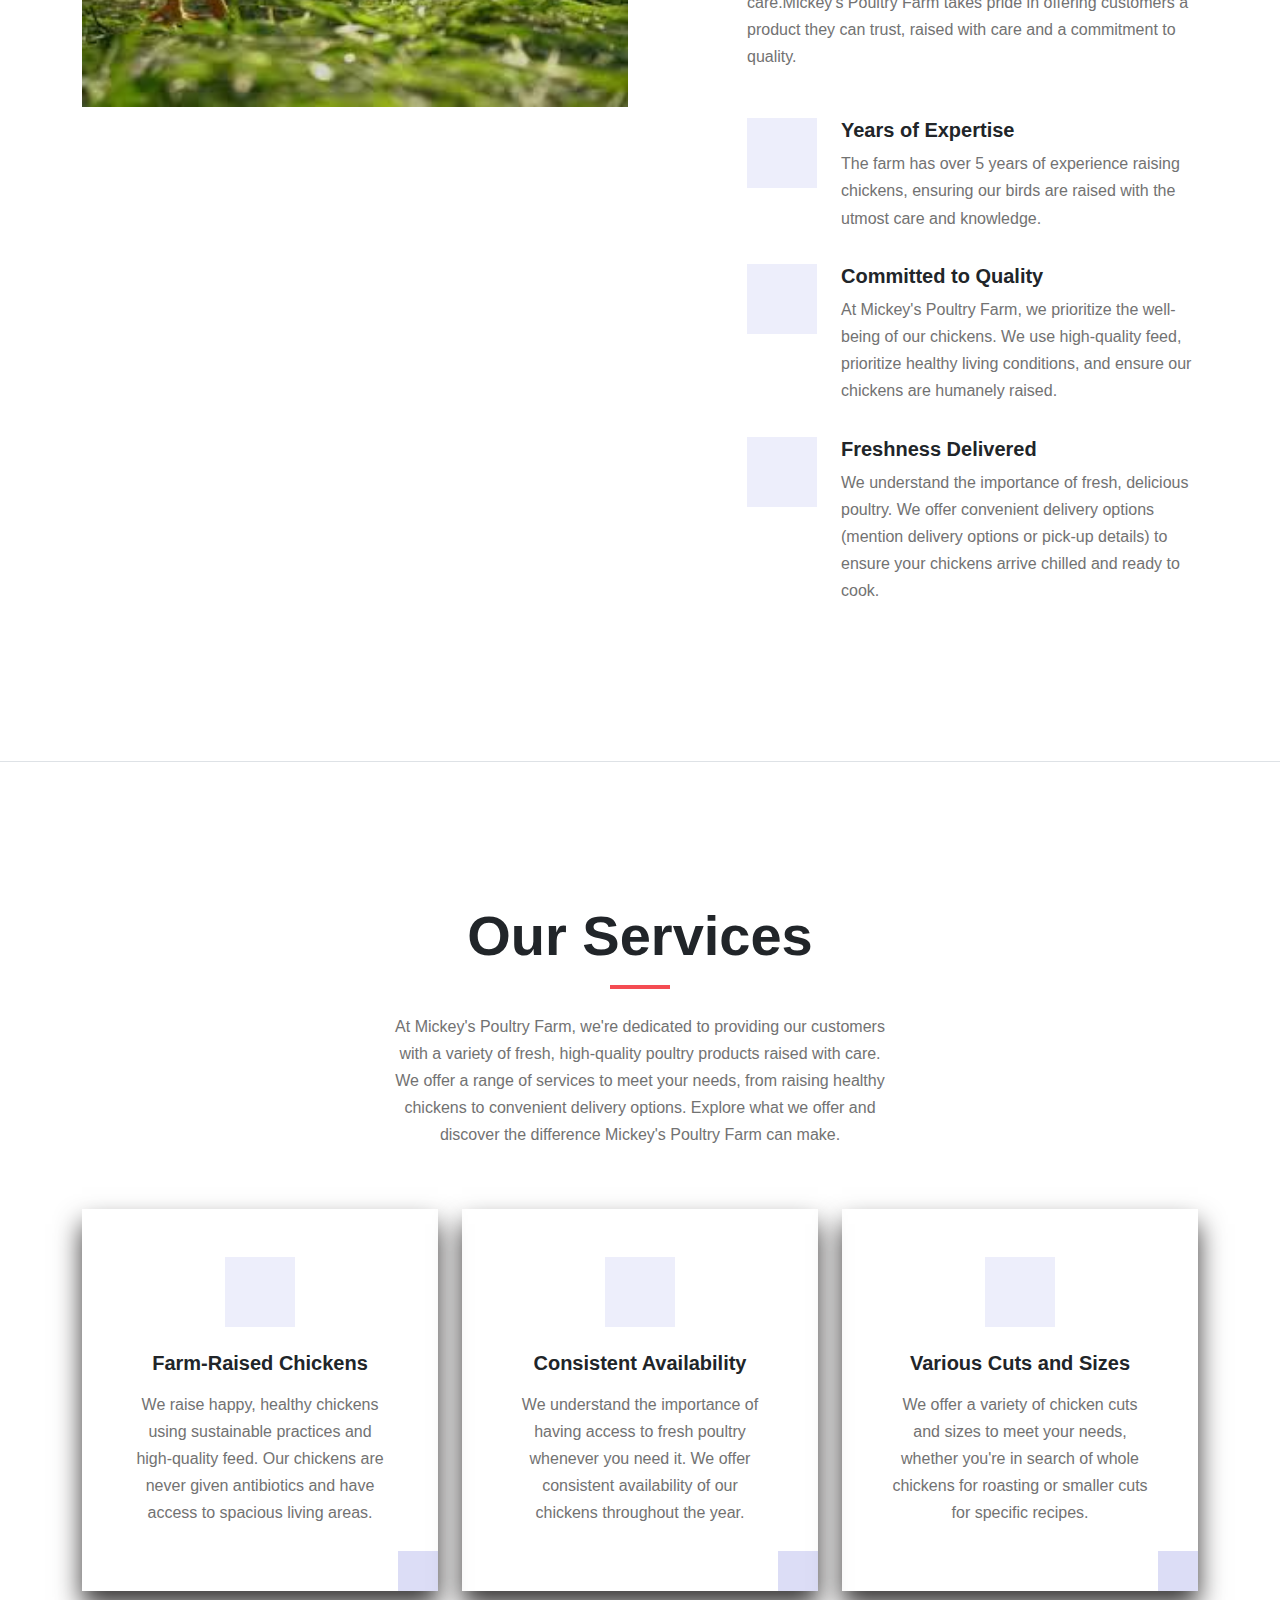
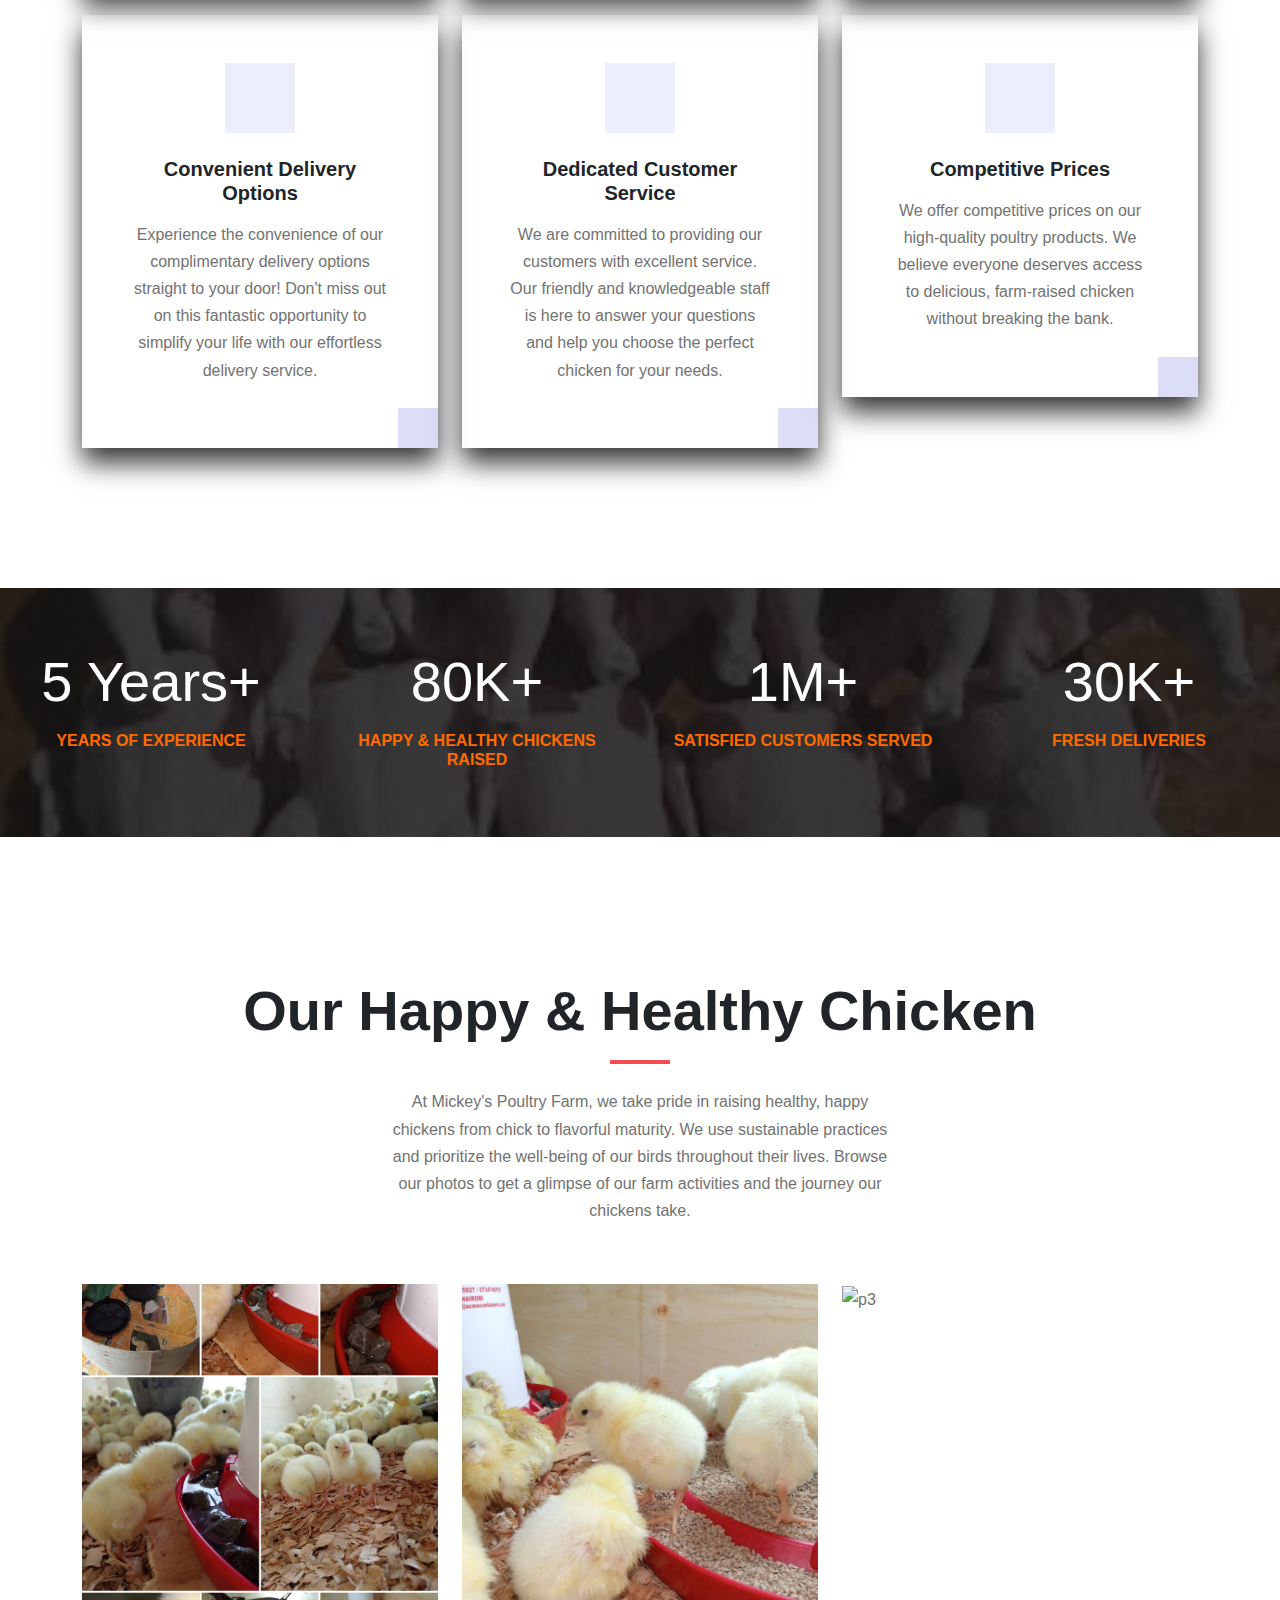
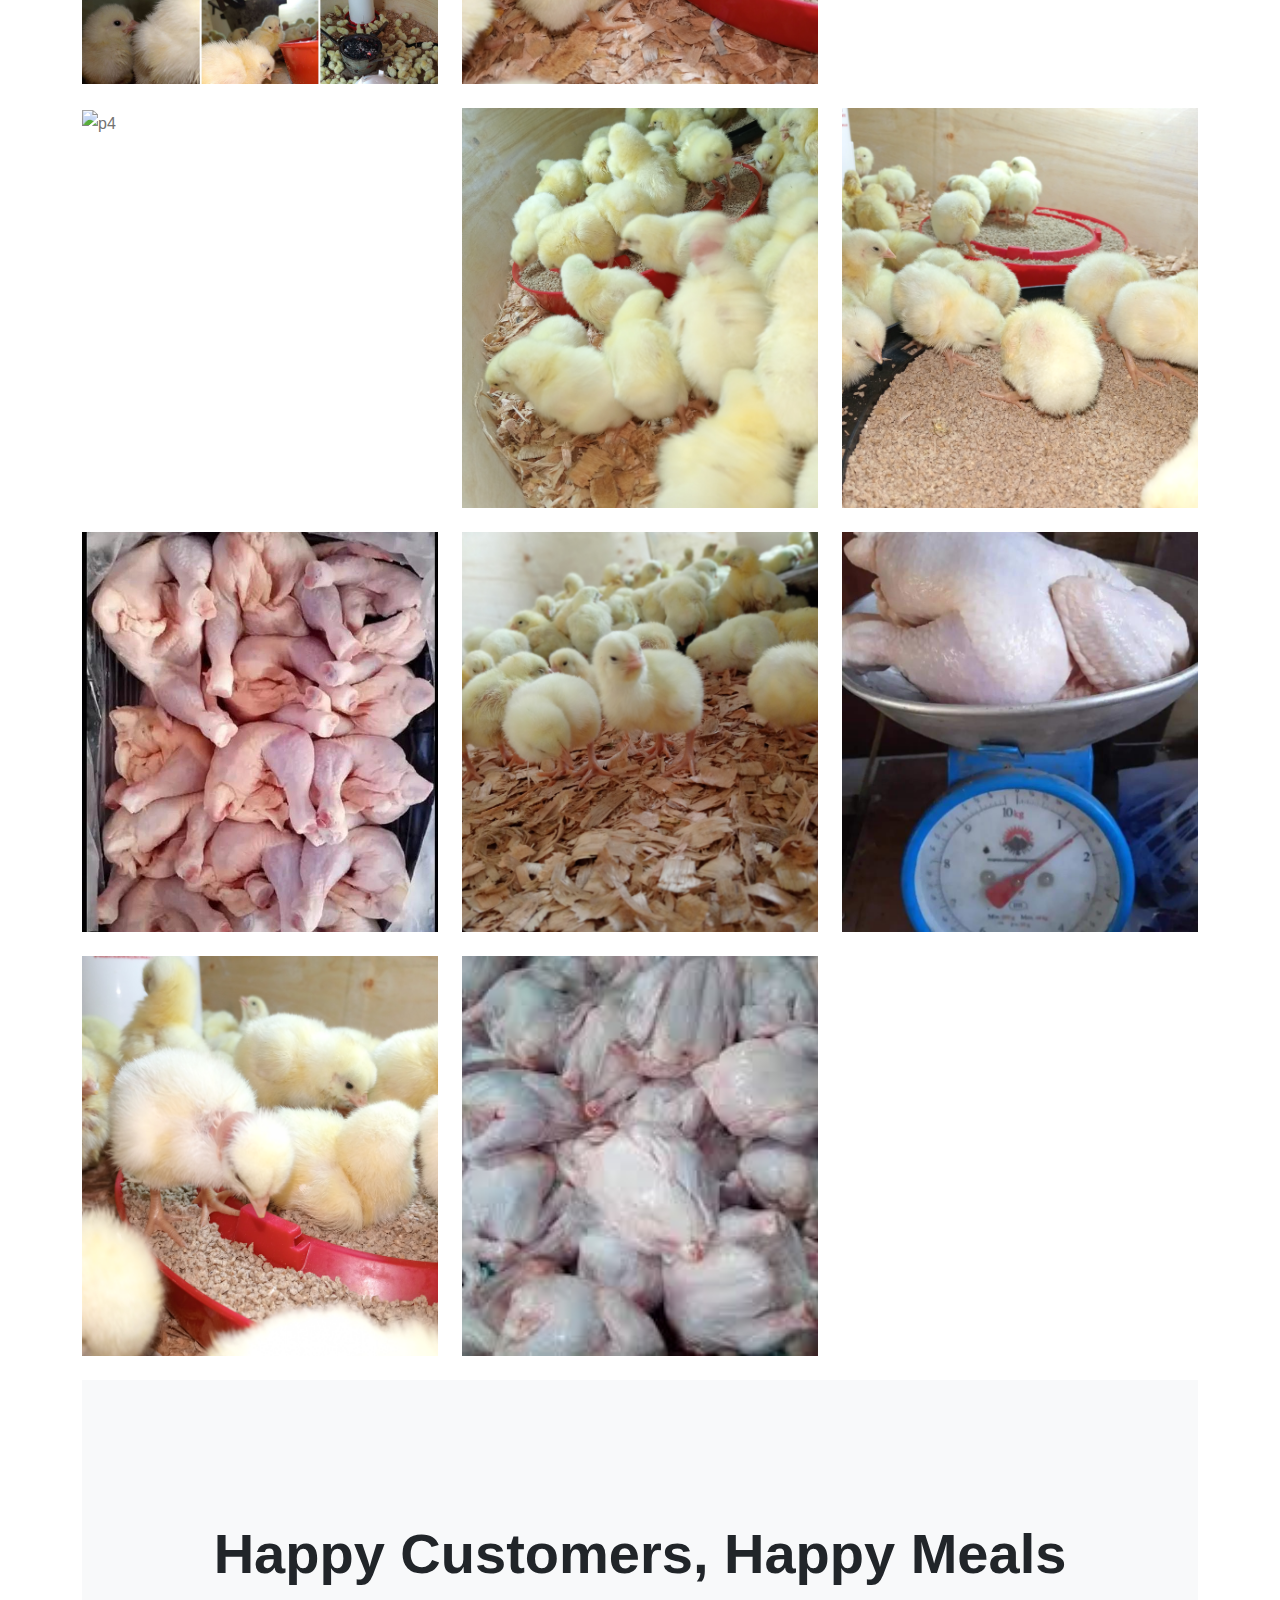
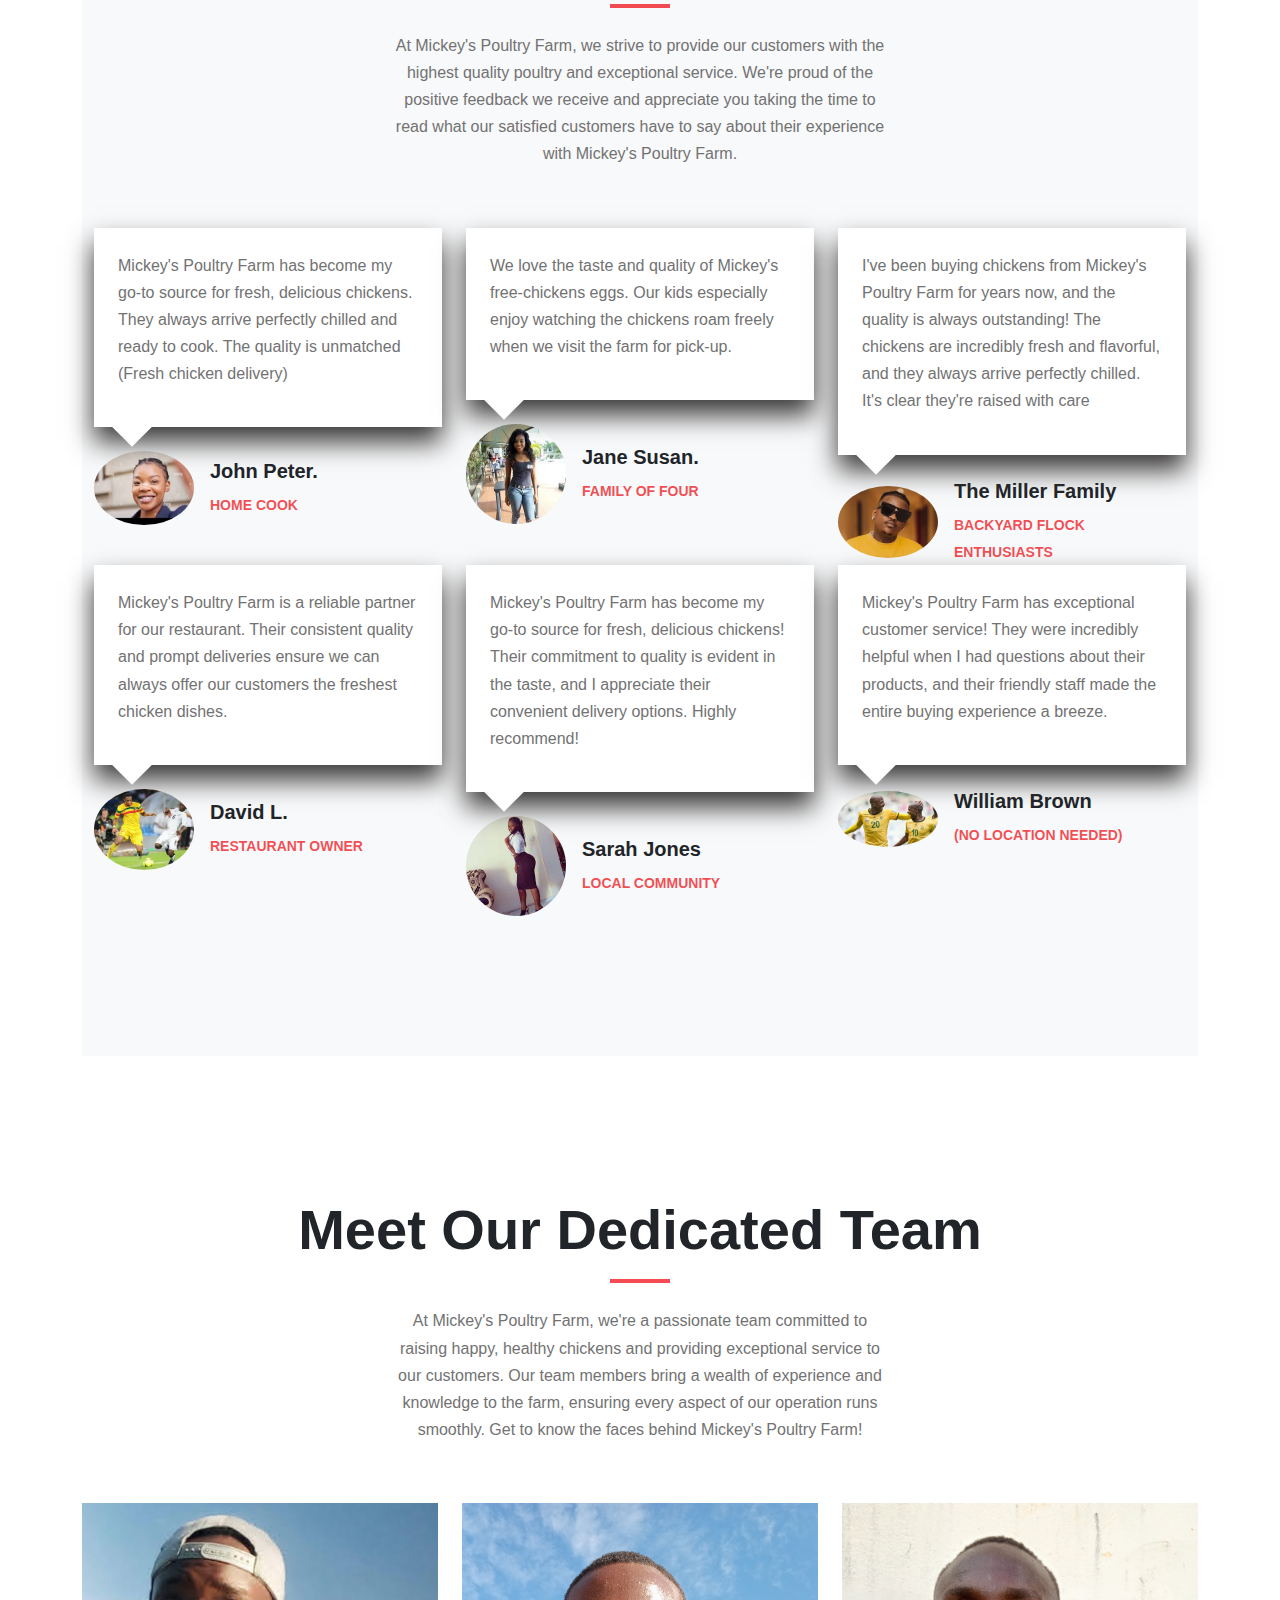
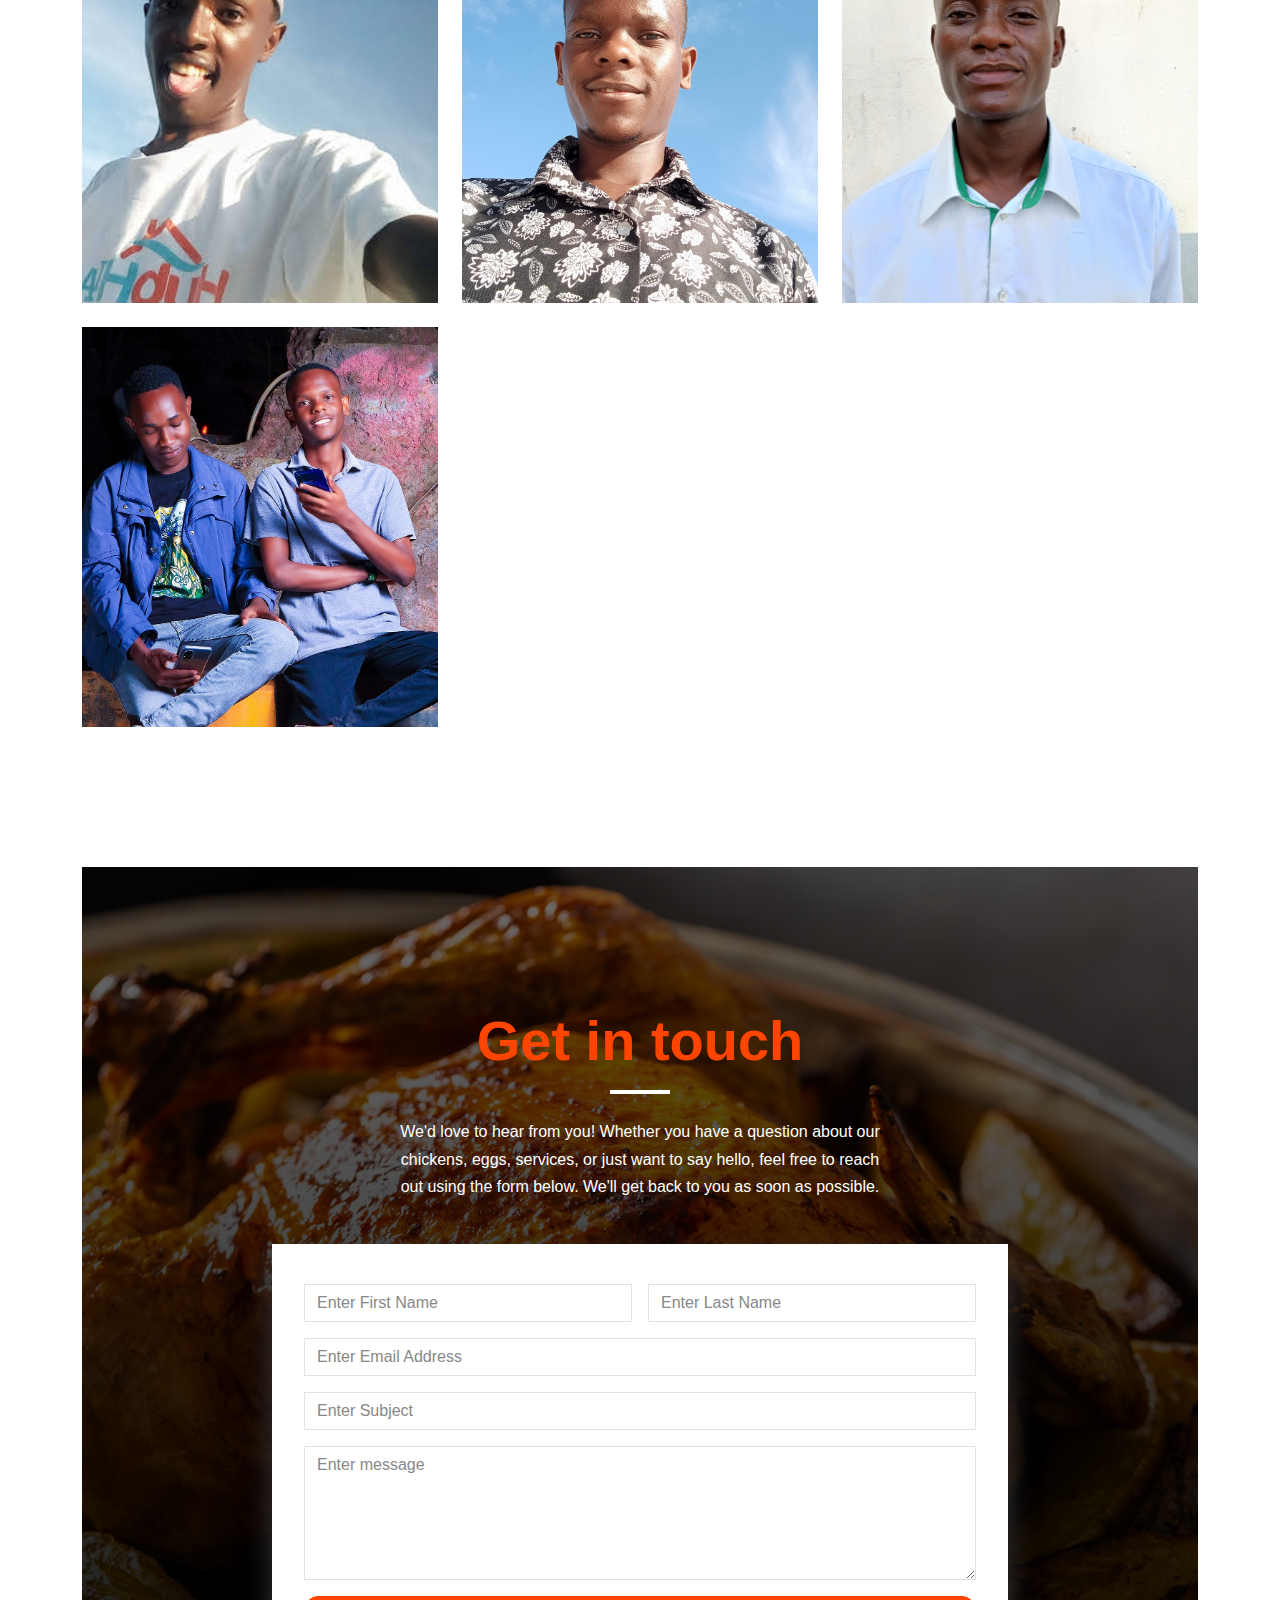
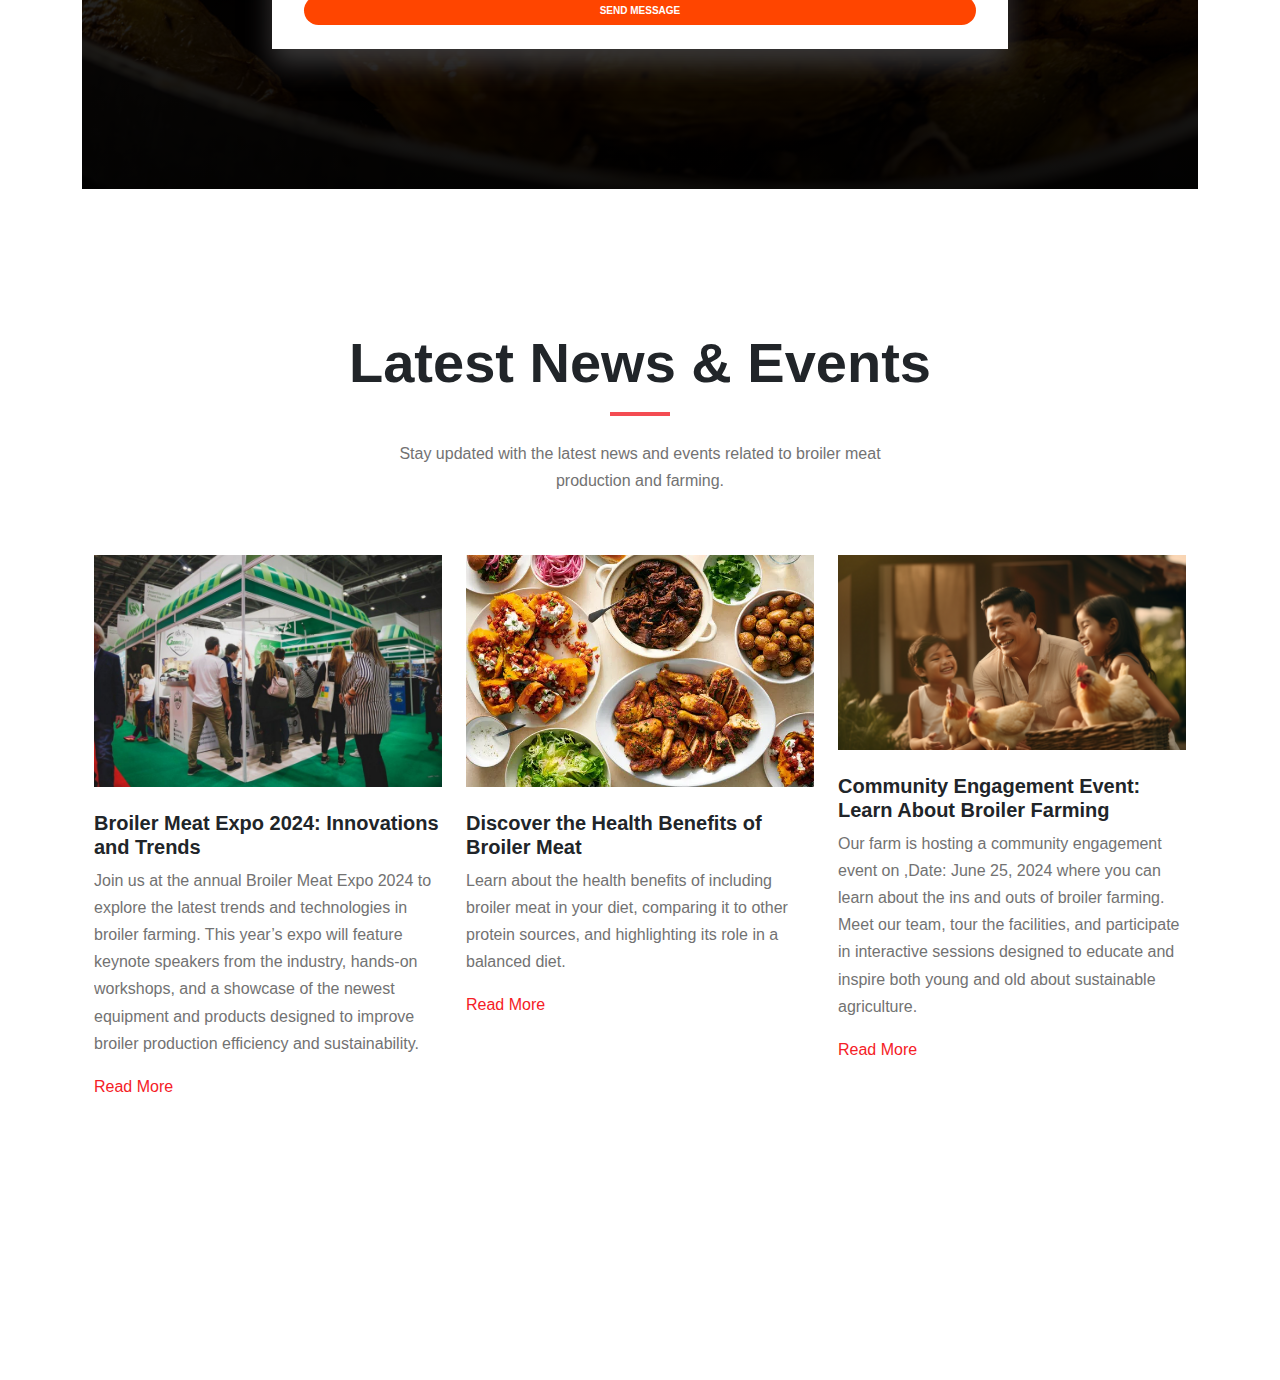
==== commit 9f93b733: "first commit" ====
--- a/index.html
+++ b/index.html
@@ -96,7 +96,7 @@
   
               <div class="d-flex pt-4 mb-3">
                 <div class="iconbox me-4">
-                  <i clas="ri-time-fill"></i>
+                  <i class="ri-time-fill"></i>
                 </div>
                 <div>
                   <h5>Years of Expertise</h5>
@@ -537,7 +537,7 @@
                 <img class="rounded-circle" src="./assets/images.png/r6.png" width="100px" height="100px" alt="willy">
                 <div class="ms-3">
                   <h5>William Brown</h5>
-                  <small>heavenly Swahili</small>
+                  <small>(No location needed)</small>
                 </div>
               </div>
 
@@ -619,7 +619,7 @@
                   <div class="section-title">
                       <h1 class="display-4 fw-bold">Get in touch</h1>
                       <div class="line bg-white"></div>
-                      <p>Lorem ipsum dolor sit amet consectetur, adipisicing elit. Iste quae perferendis debitis. Ex in reprehenderit eum nisi tempora pariatur!</p>
+                      <p> We'd love to hear from you!  Whether you have a question about our chickens, eggs, services, or just want to say hello, feel free to reach out using the form below.  We'll get back to you as soon as possible.</p>
                   </div>
               </div>
           </div>
@@ -649,6 +649,54 @@
           </div>
       </div>
   </section>
+
+  <!-- BLOG -->
+<section id="blog" class="section-padding">
+  <div class="container">
+    <div class="row">
+      <div class="col-12 text-center">
+        <div class="section-title">
+          <h1 class="display-4 fw-bold">Latest News & Events</h1>
+          <div class="line"></div>
+          <p>Stay updated with the latest news and events related to broiler meat production and farming.</p>
+        </div>
+      </div>
+    </div>
+    <div class="row">
+      <div class="col-md-4">
+        <div class="blog-post image-zoom">
+          <div class="image-zoom-wrapper">
+            <img src="./assets/images.png/bl1.png" alt="Broiler Meat Expo 2024" class="img-fluid">
+            <h5 class="mt-4">Broiler Meat Expo 2024: Innovations and Trends</h5>
+            <p>Join us at the annual Broiler Meat Expo 2024 to explore the latest trends and technologies in broiler farming. This year’s expo will feature keynote speakers from the industry, hands-on workshops, and a showcase of the newest equipment and products designed to improve broiler production efficiency and sustainability.</p>
+            <a href="#">Read More</a>
+          </div>
+        </div>
+      </div>
+      <div class="col-md-4">
+        <div class="blog-post image-zoom">
+          <div class="image-zoom-wrapper">
+            <img src="./assets/images.png/bl2.png" alt="Health Benefits of Broiler Meat" class="img-fluid">
+            <h5 class="mt-4">Discover the Health Benefits of Broiler Meat</h5>
+            <p>Learn about the health benefits of including broiler meat in your diet, comparing it to other protein sources, and highlighting its role in a balanced diet.</p>
+            <a href="#">Read More</a>
+          </div>
+        </div>
+      </div>
+      <div class="col-md-4">
+        <div class="blog-post image-zoom">
+          <div class="image-zoom-wrapper">
+            <img src="./assets/images.png/bl3.png" alt="Sustainable Broiler Farming Practices" class="img-fluid">
+            <h5 class="mt-4">Community Engagement Event: Learn About Broiler Farming</h5>
+            <p>Our farm is hosting a community engagement event on ,Date: June 25, 2024  where you can learn about the ins and outs of broiler farming. Meet our team, tour the facilities, and participate in interactive sessions designed to educate and inspire both young and old about sustainable agriculture.</p>
+            <a href="#">Read More</a>
+          </div>
+        </div>
+      </div>
+    </div>
+  </div>
+</section>
+
   
 
   <!-- Scripts -->
--- a/assets/css/style.css
+++ b/assets/css/style.css
@@ -62,12 +62,12 @@
     overflow: hidden;
 }
 
-.image-zoom-wrapper {
+.image-zoom-warpper {
     position: relative;
     overflow: hidden;
 }
 
-.image-zoom-wrapper img {
+.image-zoom-warpper img {
     transition: var(--transition);
 }
 
@@ -434,3 +434,55 @@
     background-color: #f0f0f0; /* Light grey background on focus */
 }
 
+/* footer */
+
+footer{
+    padding: 120px;
+}
+
+.footer-top{
+    padding-bottom: 40px;
+    border-bottom: 1px solid rgba(255,255,255,0.1);
+}
+
+.footer-bottom{
+    padding-top: 40px;
+    padding-bottom: 40px;
+}
+
+footer li,
+footer p,
+footer a {
+    color: rgba(255,255,255,0.7);
+}
+
+footer ul{
+    list-style: none;
+    padding: 0;
+}
+
+footer .line{
+    width: 40px;
+    height: 4px;
+    background-color: var(--c-brand);
+    margin-top: 12px;
+    margin-bottom: 24px;
+}
+
+.social-icons a{
+    width: 40px;
+    height: 40px;
+    display: inline-flex;
+    align-items: center;
+    justify-content: center;
+    background-color: rgba(255,255,255,0.1);
+    border-radius: 100px;
+}
+
+.social-icons a:hover{
+    background-color: var(--c-brand);
+    color: white;
+}
+
+
+
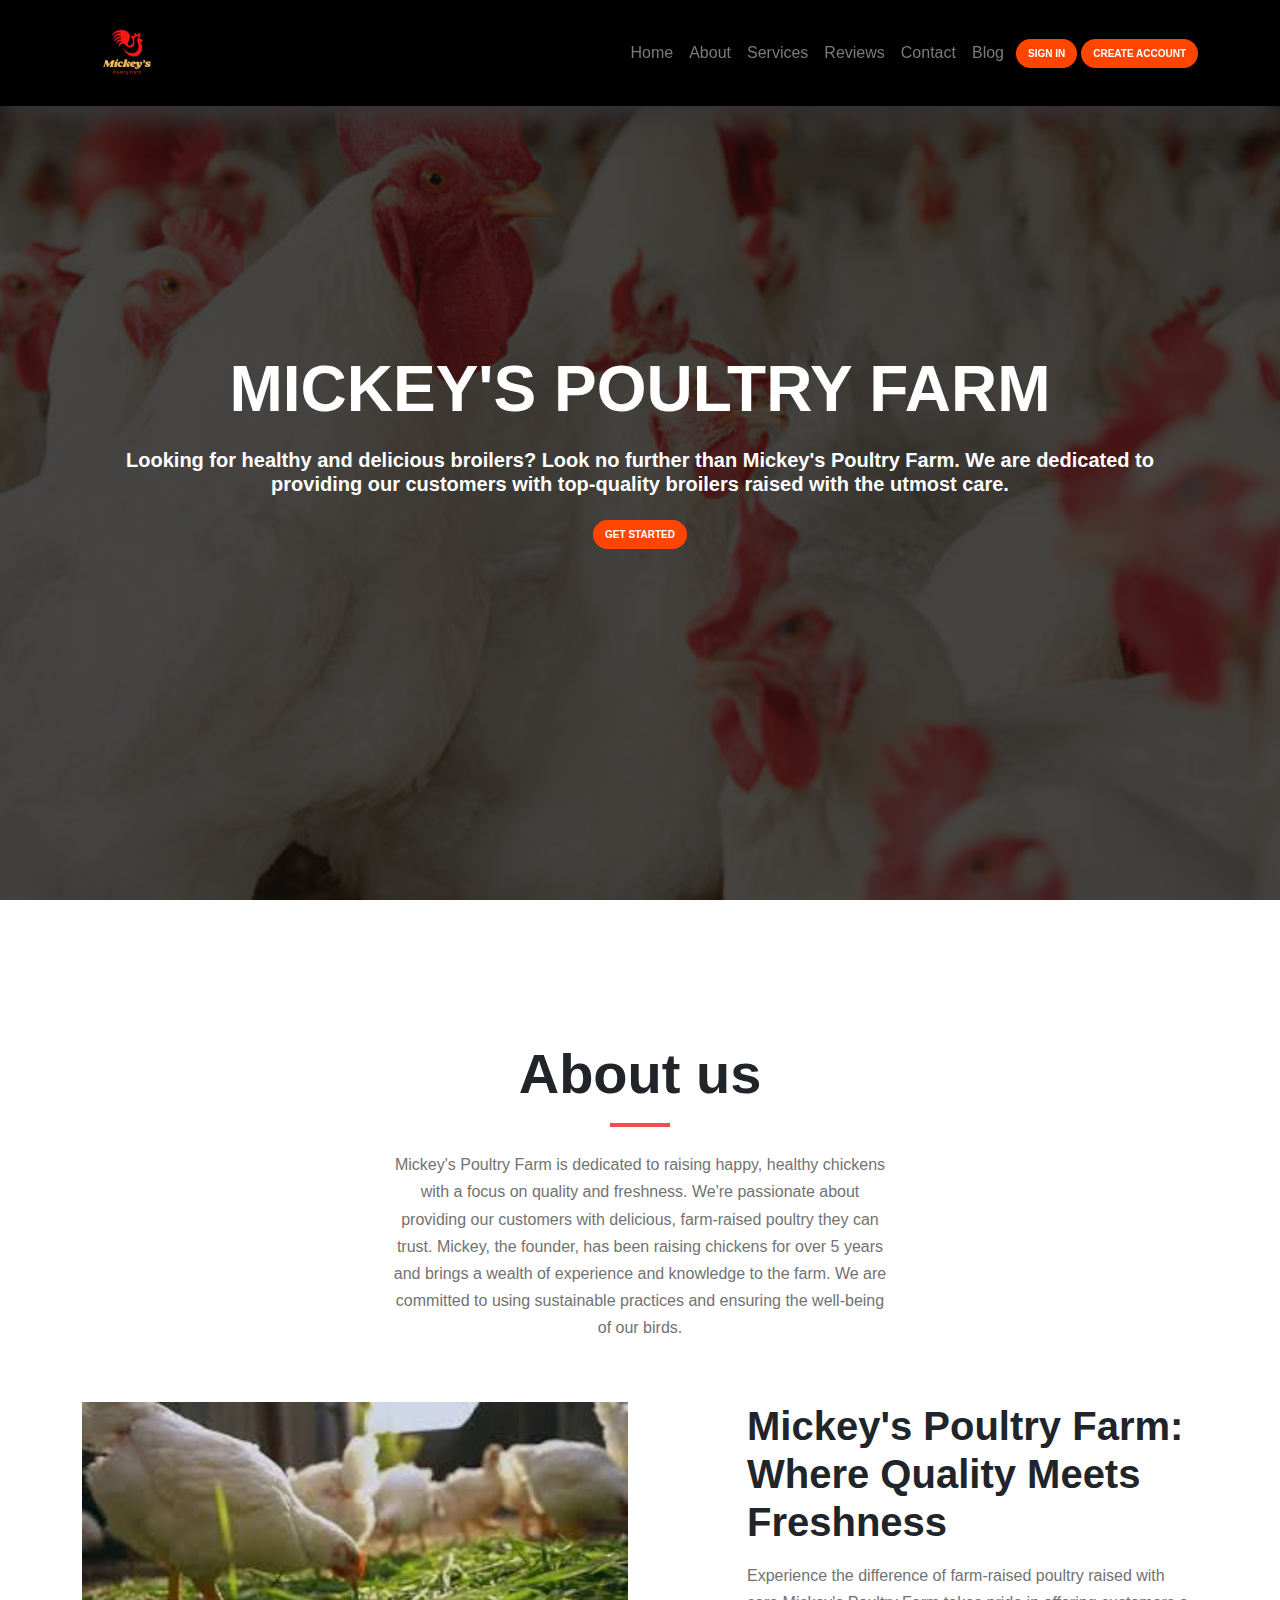
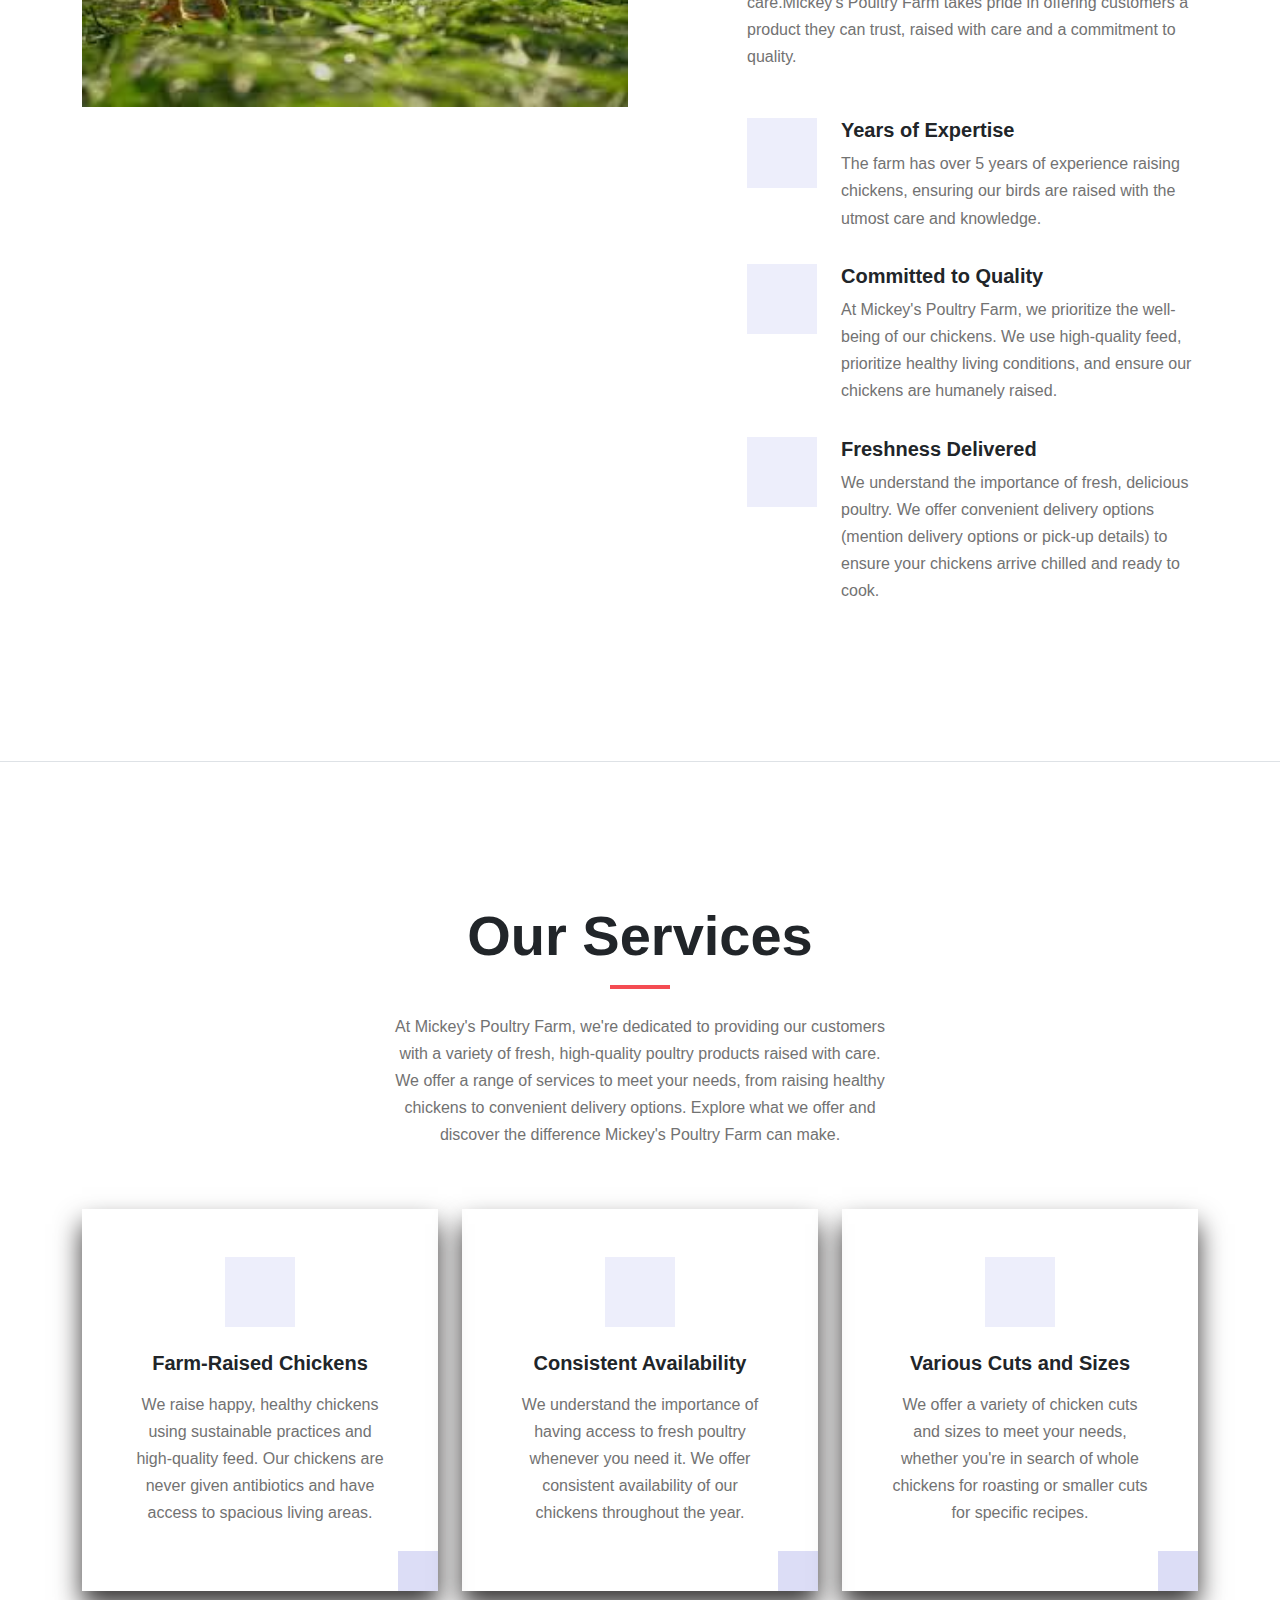
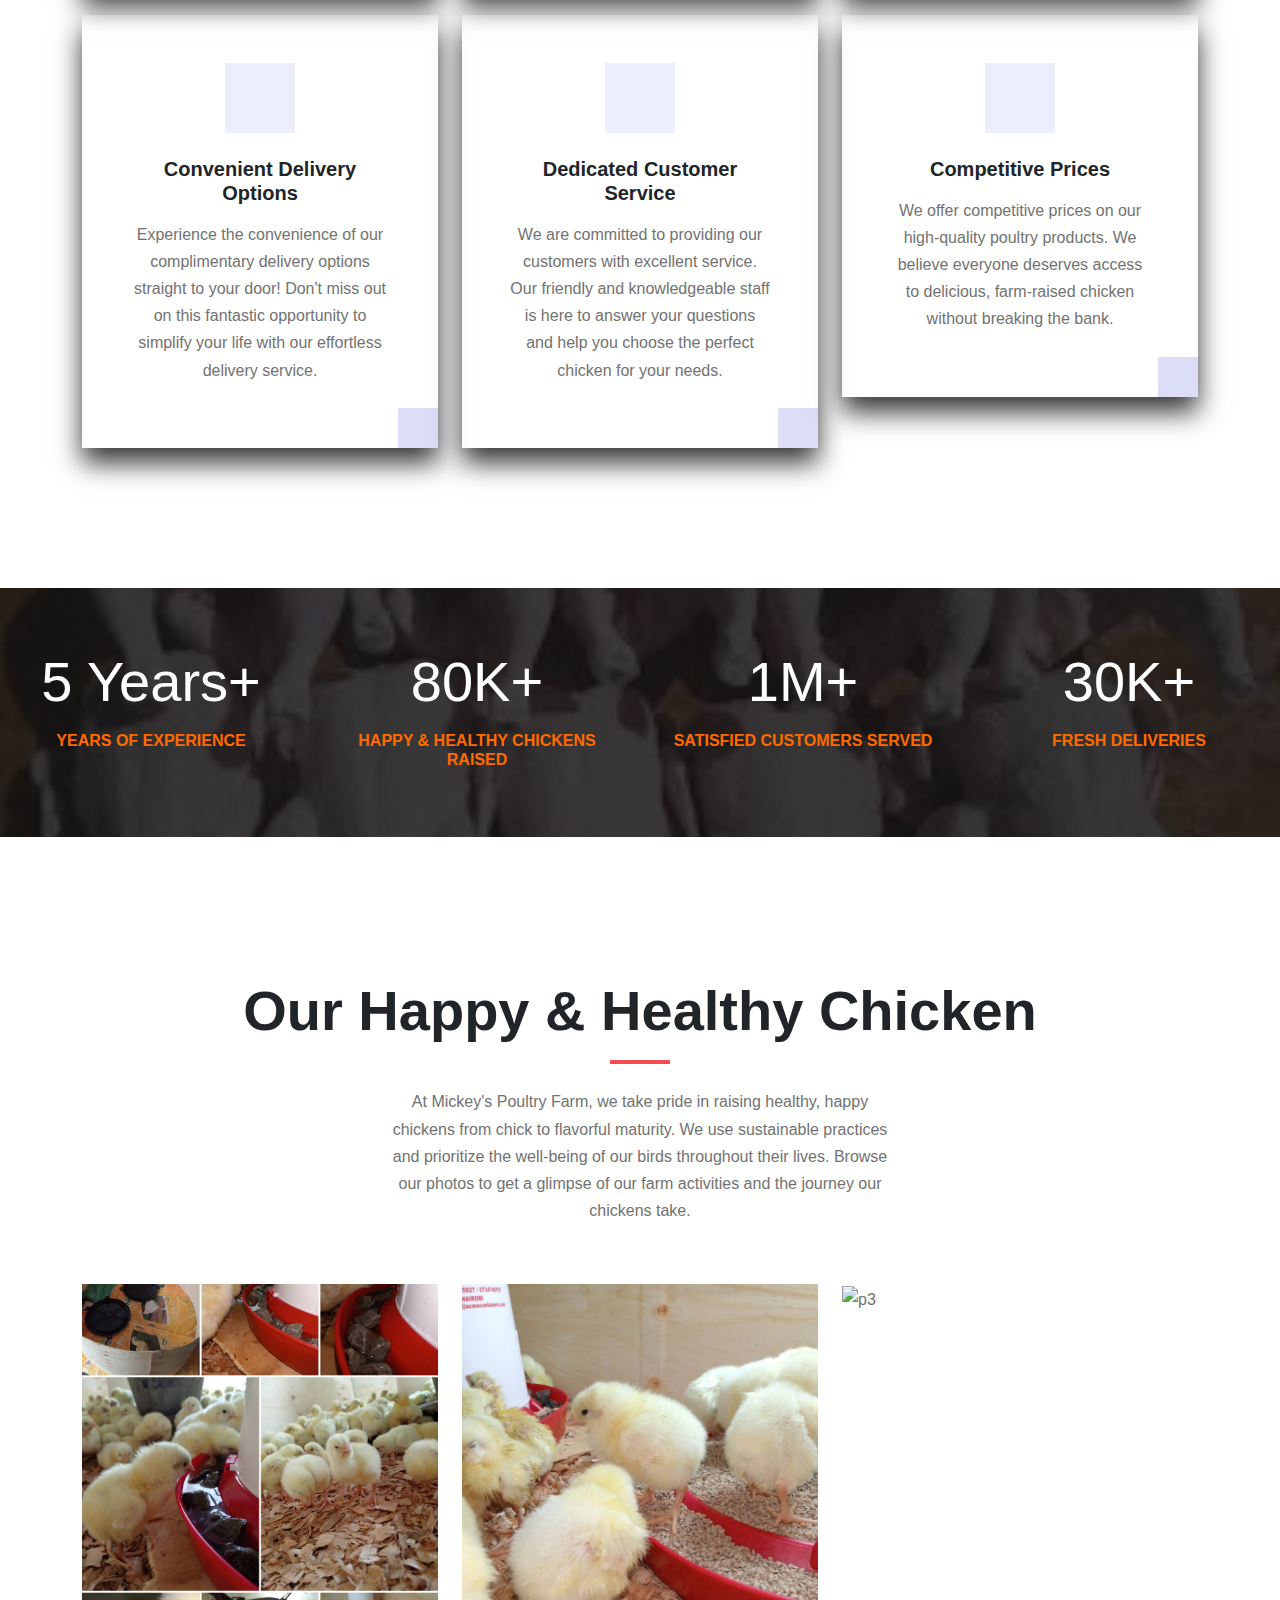
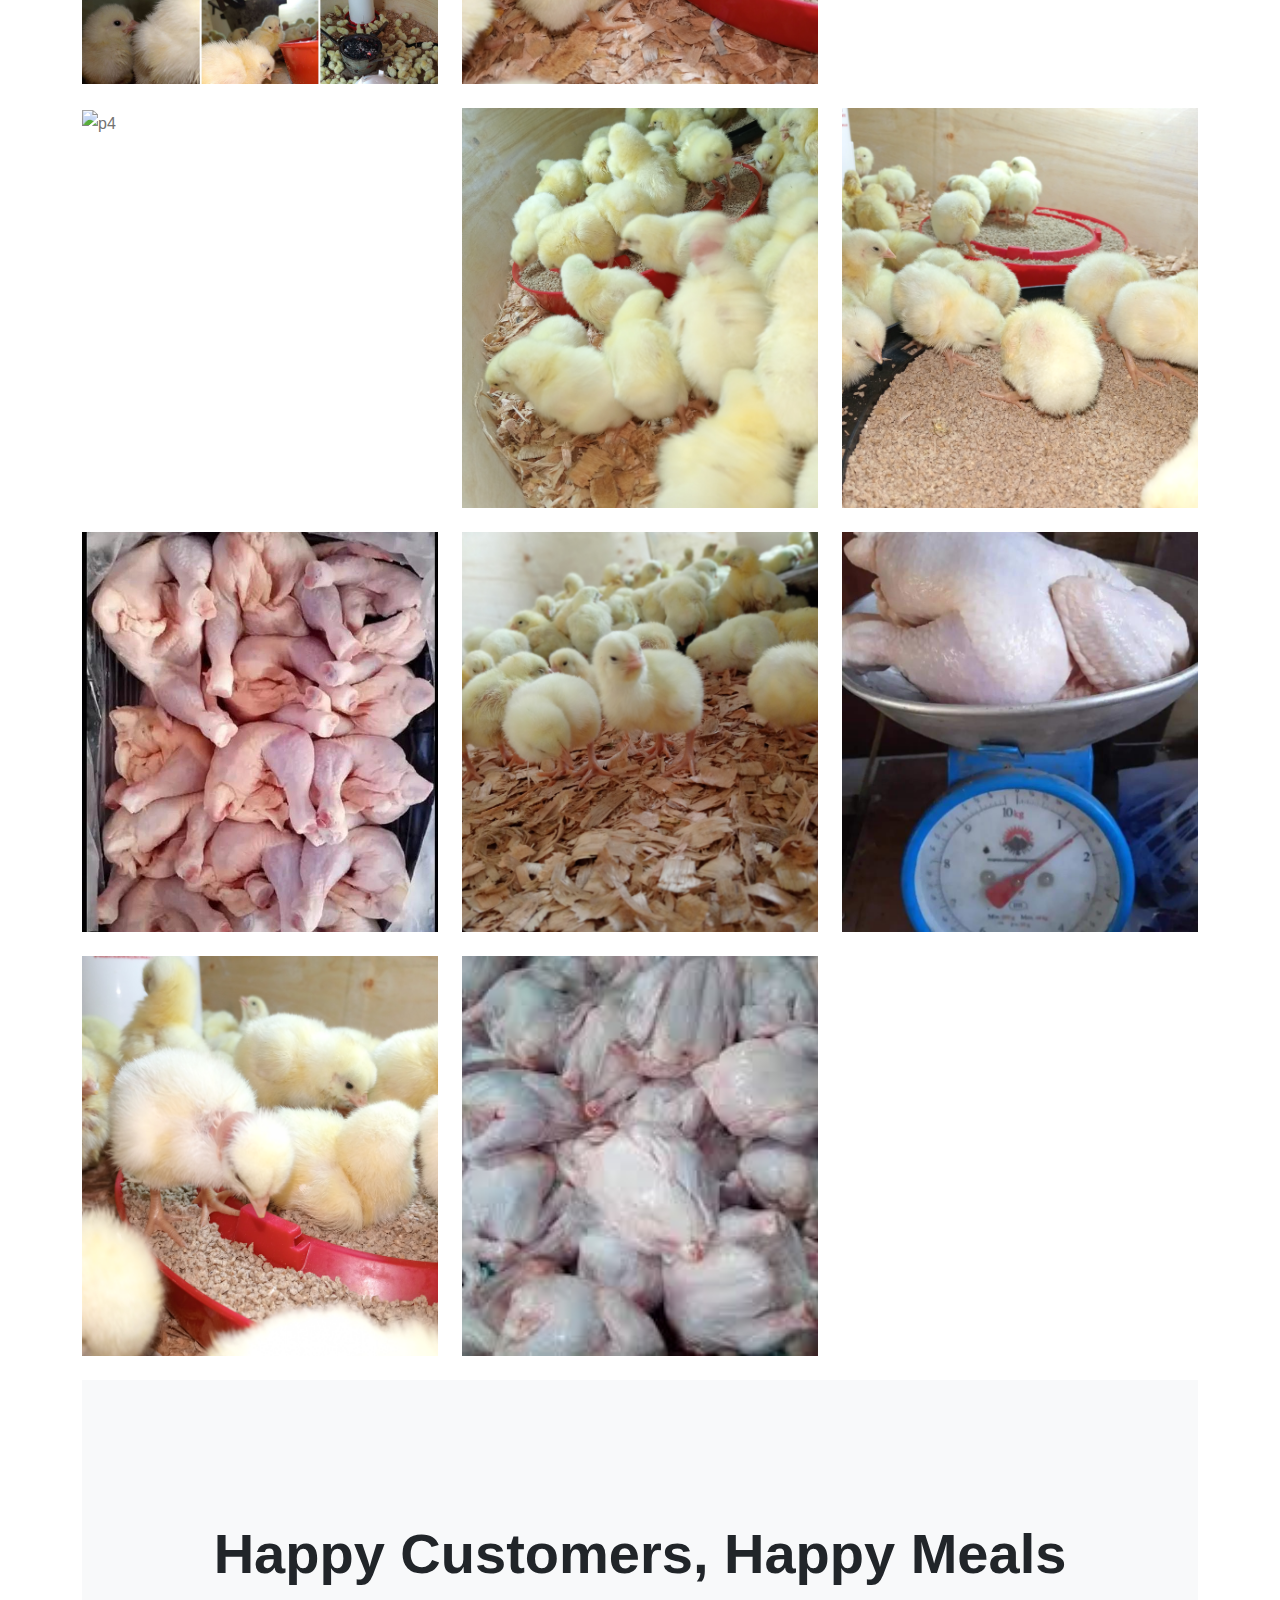
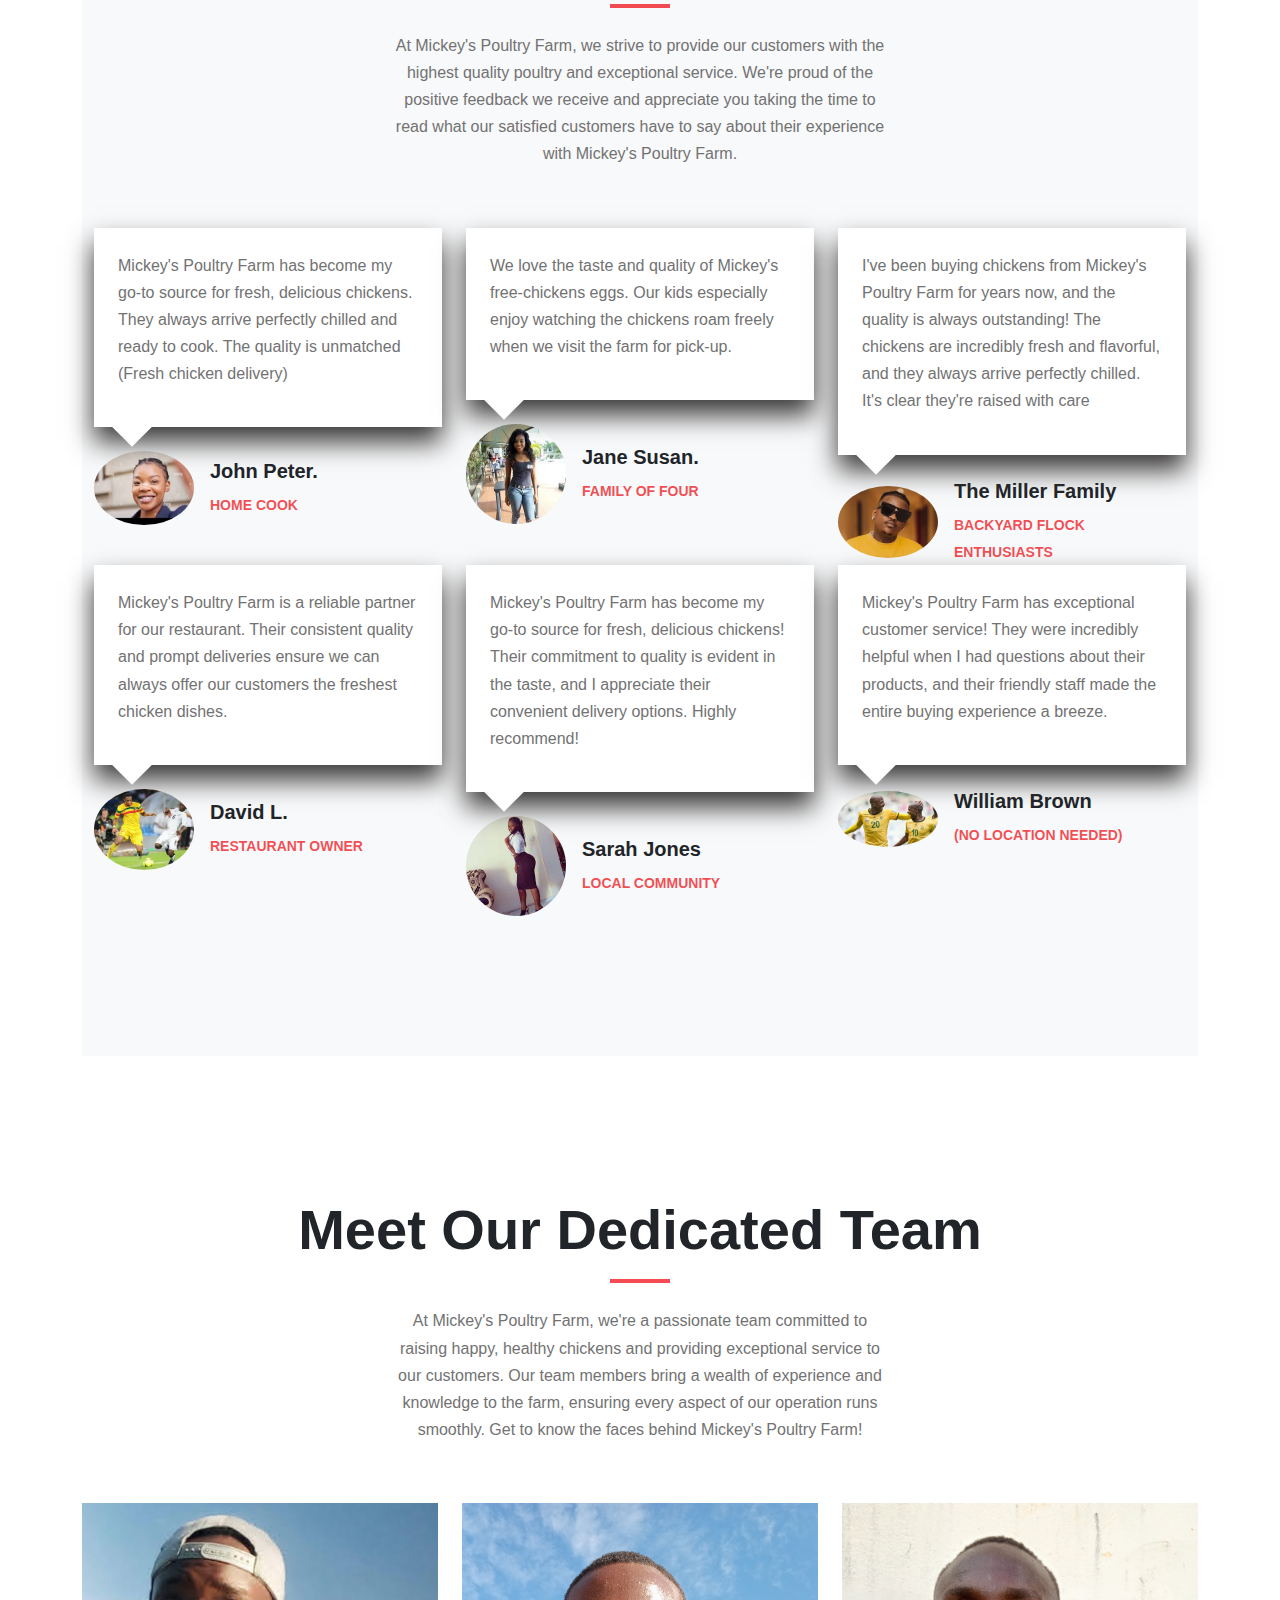
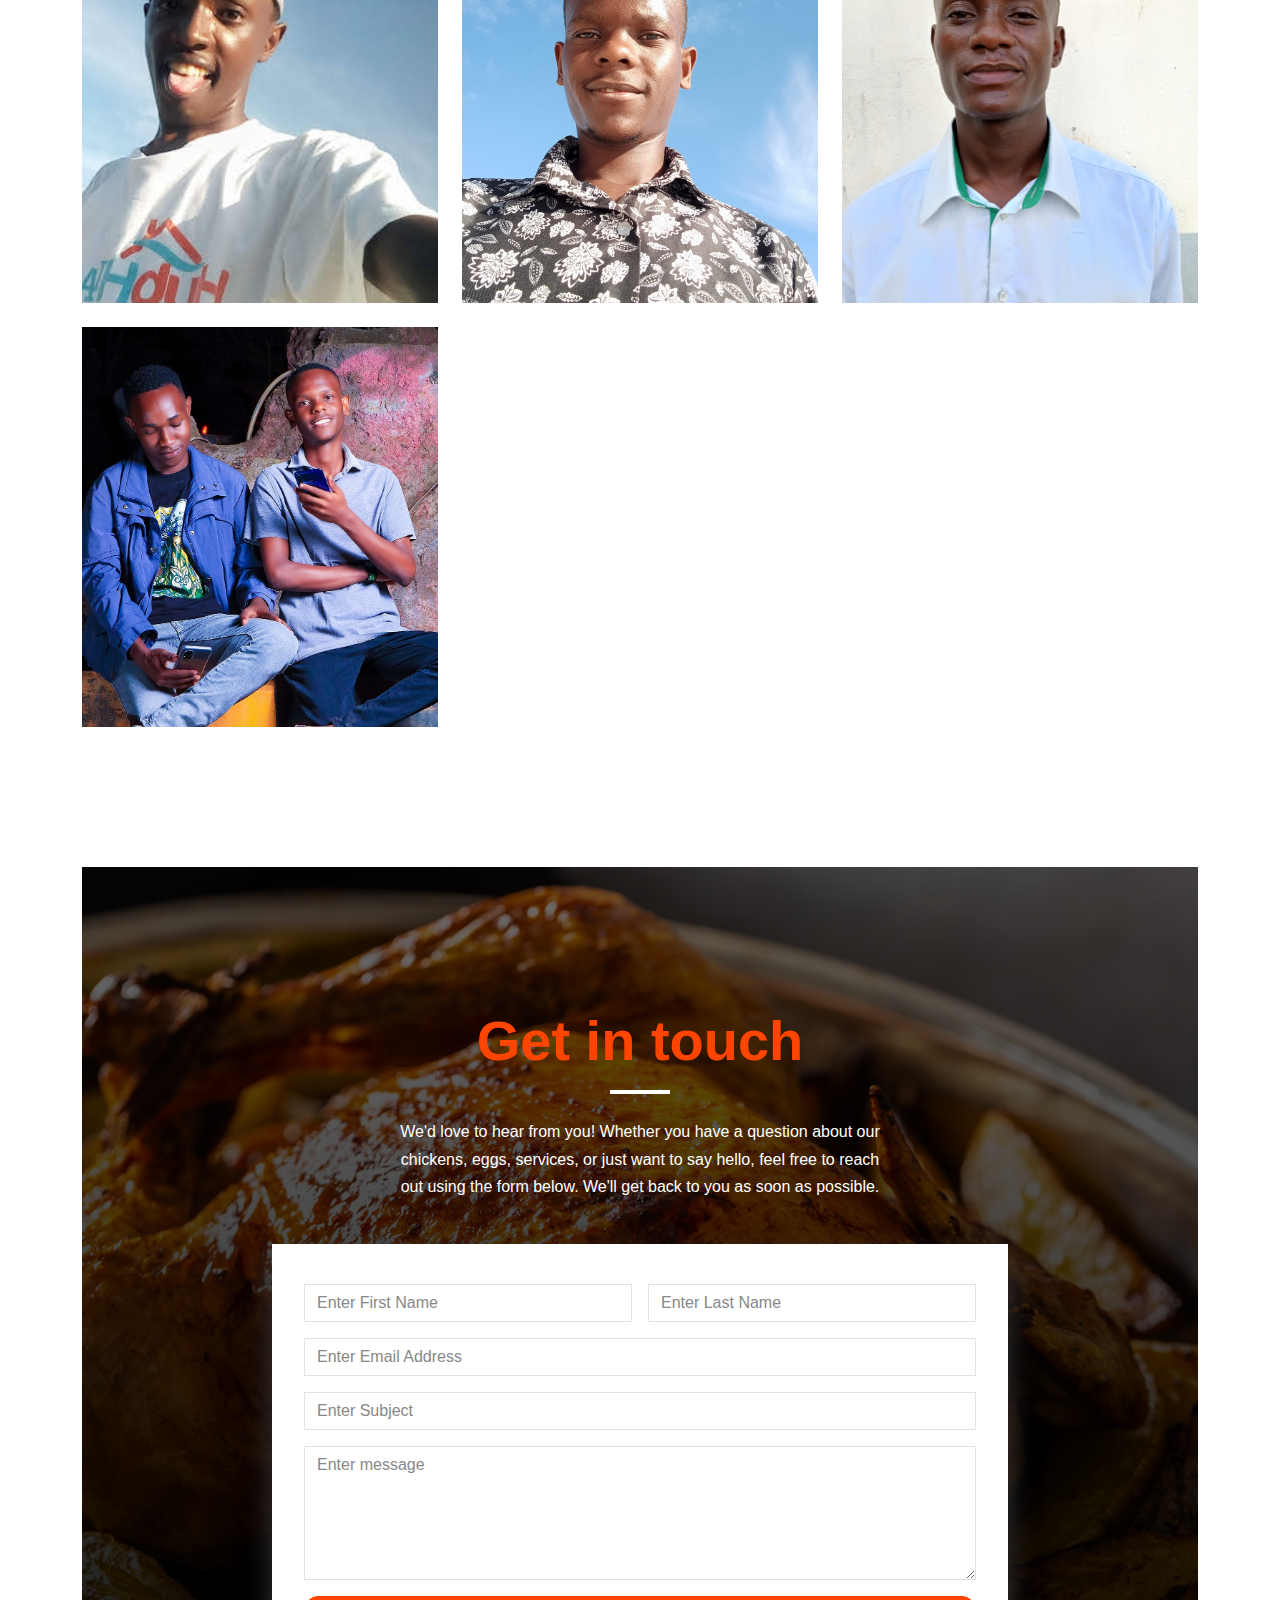
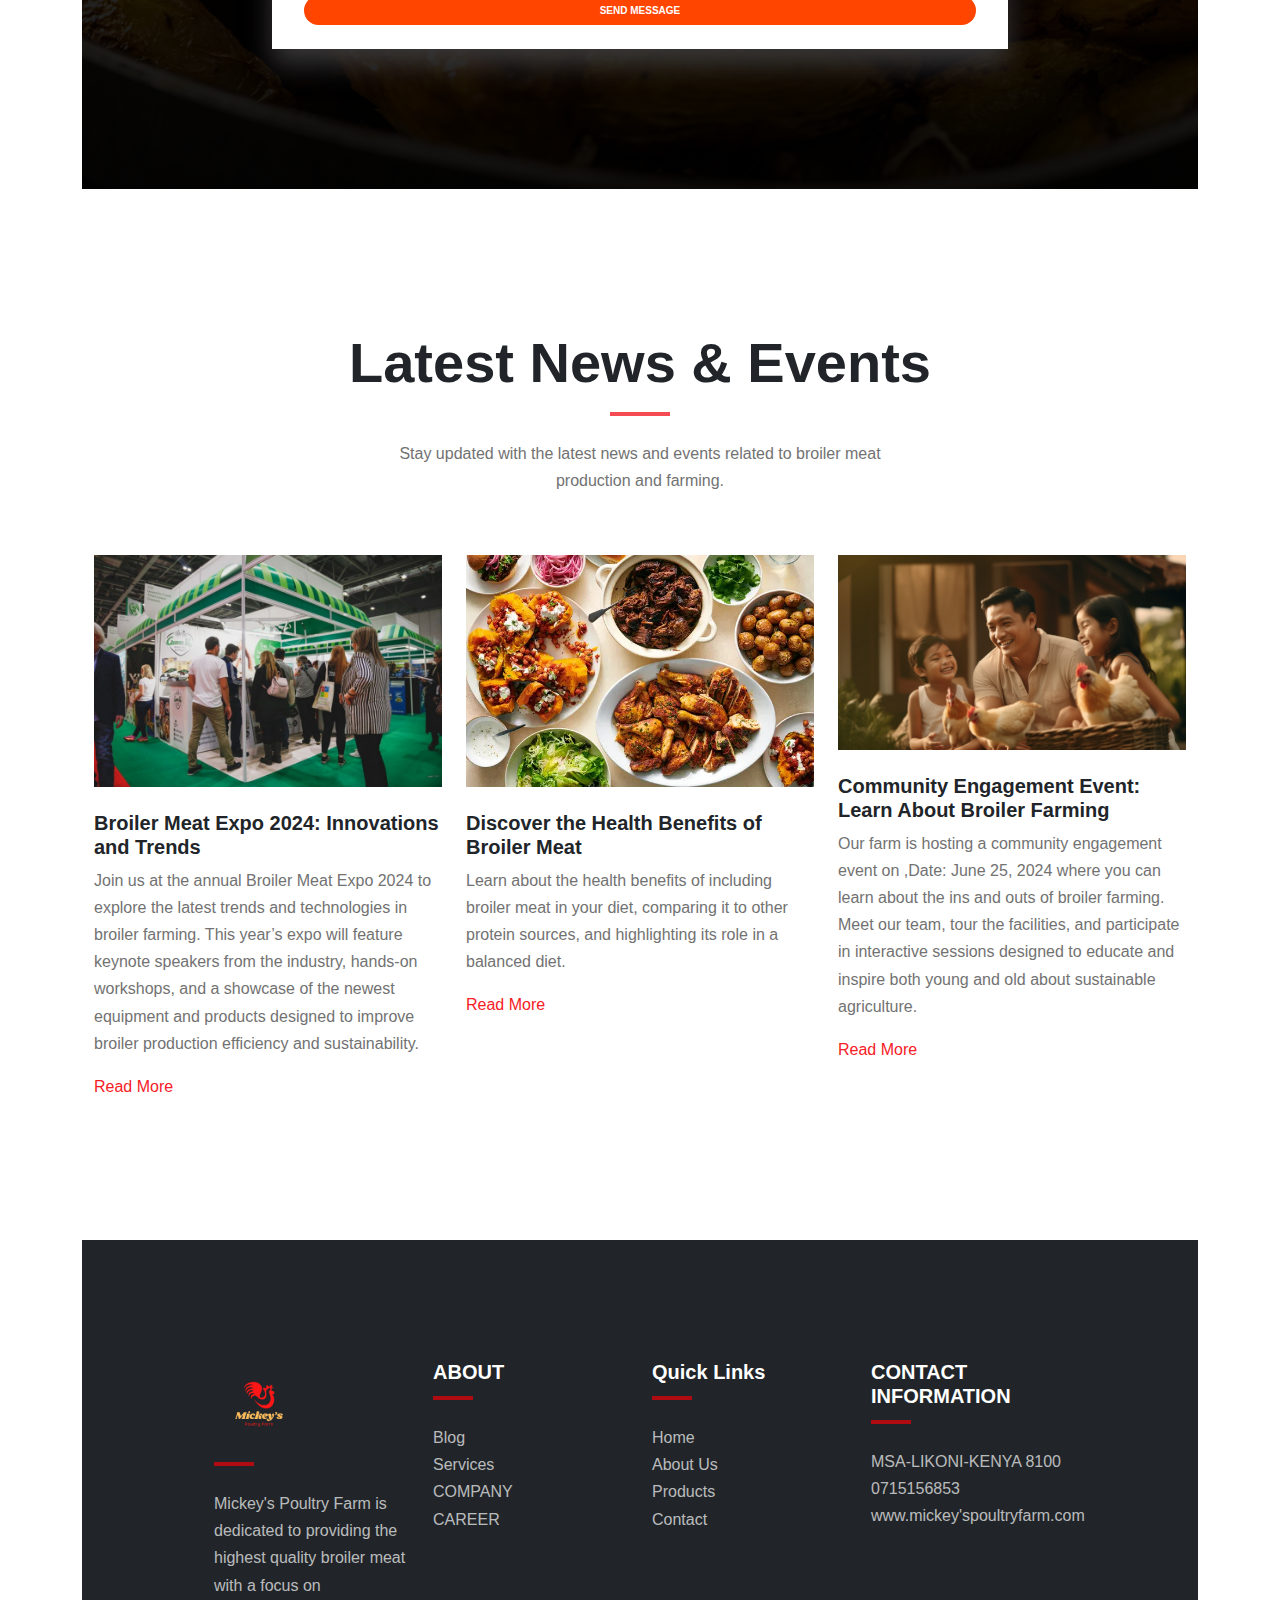
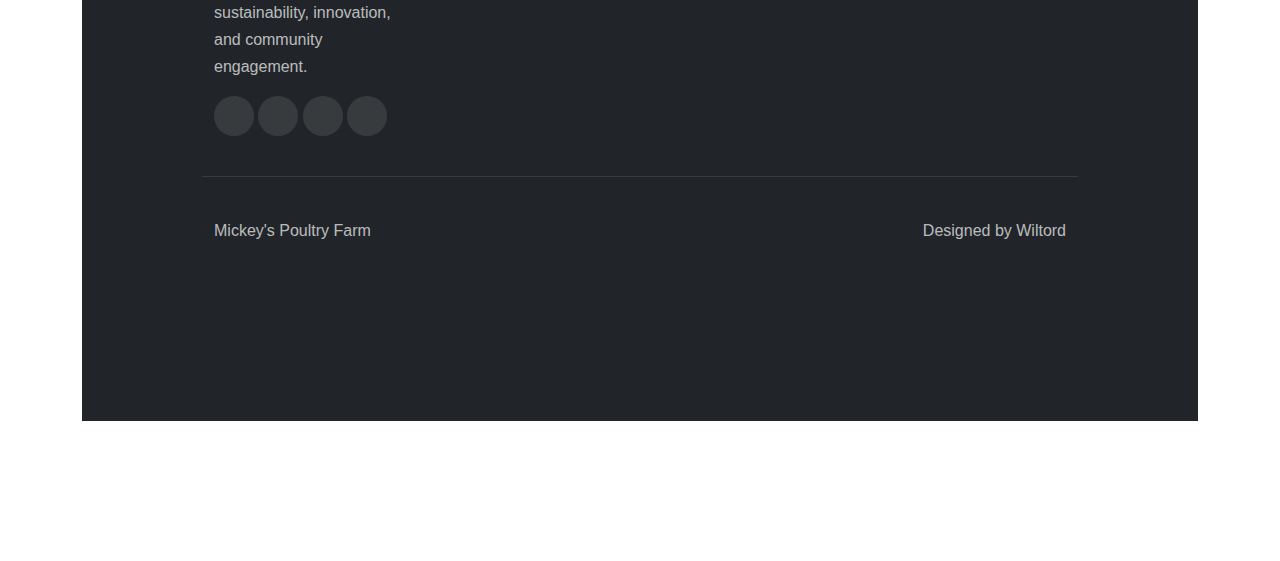
==== commit 043bc228: "first commit" ====
--- a/index.html
+++ b/index.html
@@ -20,9 +20,9 @@
     <!-- navbar -->
     <nav class="navbar navbar-expand-lg navbar-light bg-black">
         <div class="container">
-            <h3 class="navbar-brand" href="#" style="color: white; font-size: 1.5em;">
-                MICKEY'S POULTRY <span class="broilers" style="color: #ff4500; font-size: 0.8em;">farm</span>
-            </h3>
+            <div class="logo-bar">
+              <img src="./assets/images.png/logo.png" alt="">
+            </div>
             <button
                 class="navbar-toggler"
                 type="button"
@@ -697,6 +697,70 @@
   </div>
 </section>
 
+  <!-- footer -->
+  <footer class="bg-dark">
+    <div class="footer-top">
+      <div class="container">
+        <div class="row gy-5">
+          <div class="col-lg-3 col-sm-6">
+            <div class="logo-bar">
+              <img src="./assets/images.png/logo.png" alt="">
+            </div>
+            <div class="line"></div>
+            <p>Mickey's Poultry Farm is dedicated to providing the highest quality broiler meat with a focus on sustainability, innovation, and community engagement.</p>
+            <div class="social-icons">
+              <a href="#"><i class="ri-twitter-fill"></i></a>
+              <a href="#"><i class="ri-instagram-fill"></i></a>
+              <a href="https://github.com/wiltord123?tab=overview&from=2024-05-01&to=2024-05-24"><i class="ri-github-fill"></i></a>
+              <a href="#"><i class="ri-dribbble-fill"></i></a>
+            </div>
+          </div>
+          <div class="col-lg-3 col-sm-6">
+            <h5 class="mb-0 text-white">ABOUT</h5>
+            <div class="line"></div>
+            <ul>
+              <li><a href="#">Blog</a></li>
+              <li><a href="#">Services</a></li>
+              <li><a href="#">COMPANY</a></li>
+              <li><a href="#">CAREER</a></li>
+            </ul>
+          </div>
+          <div class="col-lg-3 col-sm-6">
+            <h5 class="mb-0 text-white">Quick Links</h5>
+            <div class="line"></div>
+            <ul>
+              <li><a href="#">Home</a></li>
+              <li><a href="#">About Us</a></li>
+              <li><a href="#">Products</a></li>
+              <li><a href="#">Contact</a></li>
+            </ul>
+          </div>
+          <div class="col-lg-3 col-sm-6">
+            <h5 class="mb-0 text-white">CONTACT INFORMATION</h5>
+            <div class="line"></div>
+            <ul>
+              <li>MSA-LIKONI-KENYA 8100</li>
+              <li>0715156853</li>
+              <li><a href="">www.mickey'spoultryfarm.com</a></li>
+            </ul>
+          </div>
+        </div>
+      </div>
+    </div>
+    <div class="footer-bottom">
+      <div class="container">
+        <div class="row g-4 justify-content-between">
+          <div class="col-auto">
+            <p>Mickey's Poultry Farm</p>
+          </div>
+          <div class="col-auto">
+            <p>Designed by <a href="#">Wiltord</a></p>
+          </div>
+        </div>
+      </div>
+    </div>
+  </footer>
+
   
 
   <!-- Scripts -->
--- a/assets/css/style.css
+++ b/assets/css/style.css
@@ -12,6 +12,10 @@
     --font-base: 'Clash Display', sans-serif;  /* Base font family */
     --box-shadow: 0px 15px 25px rgb(57, 55, 55);  /* Box shadow definition */
     --transition: all 0.5s ease;  /* Default transition animation for smooth effects */
+}
+
+.logo-bar{
+    width: 90px;
 }
 
 /* Set styles for the body element */
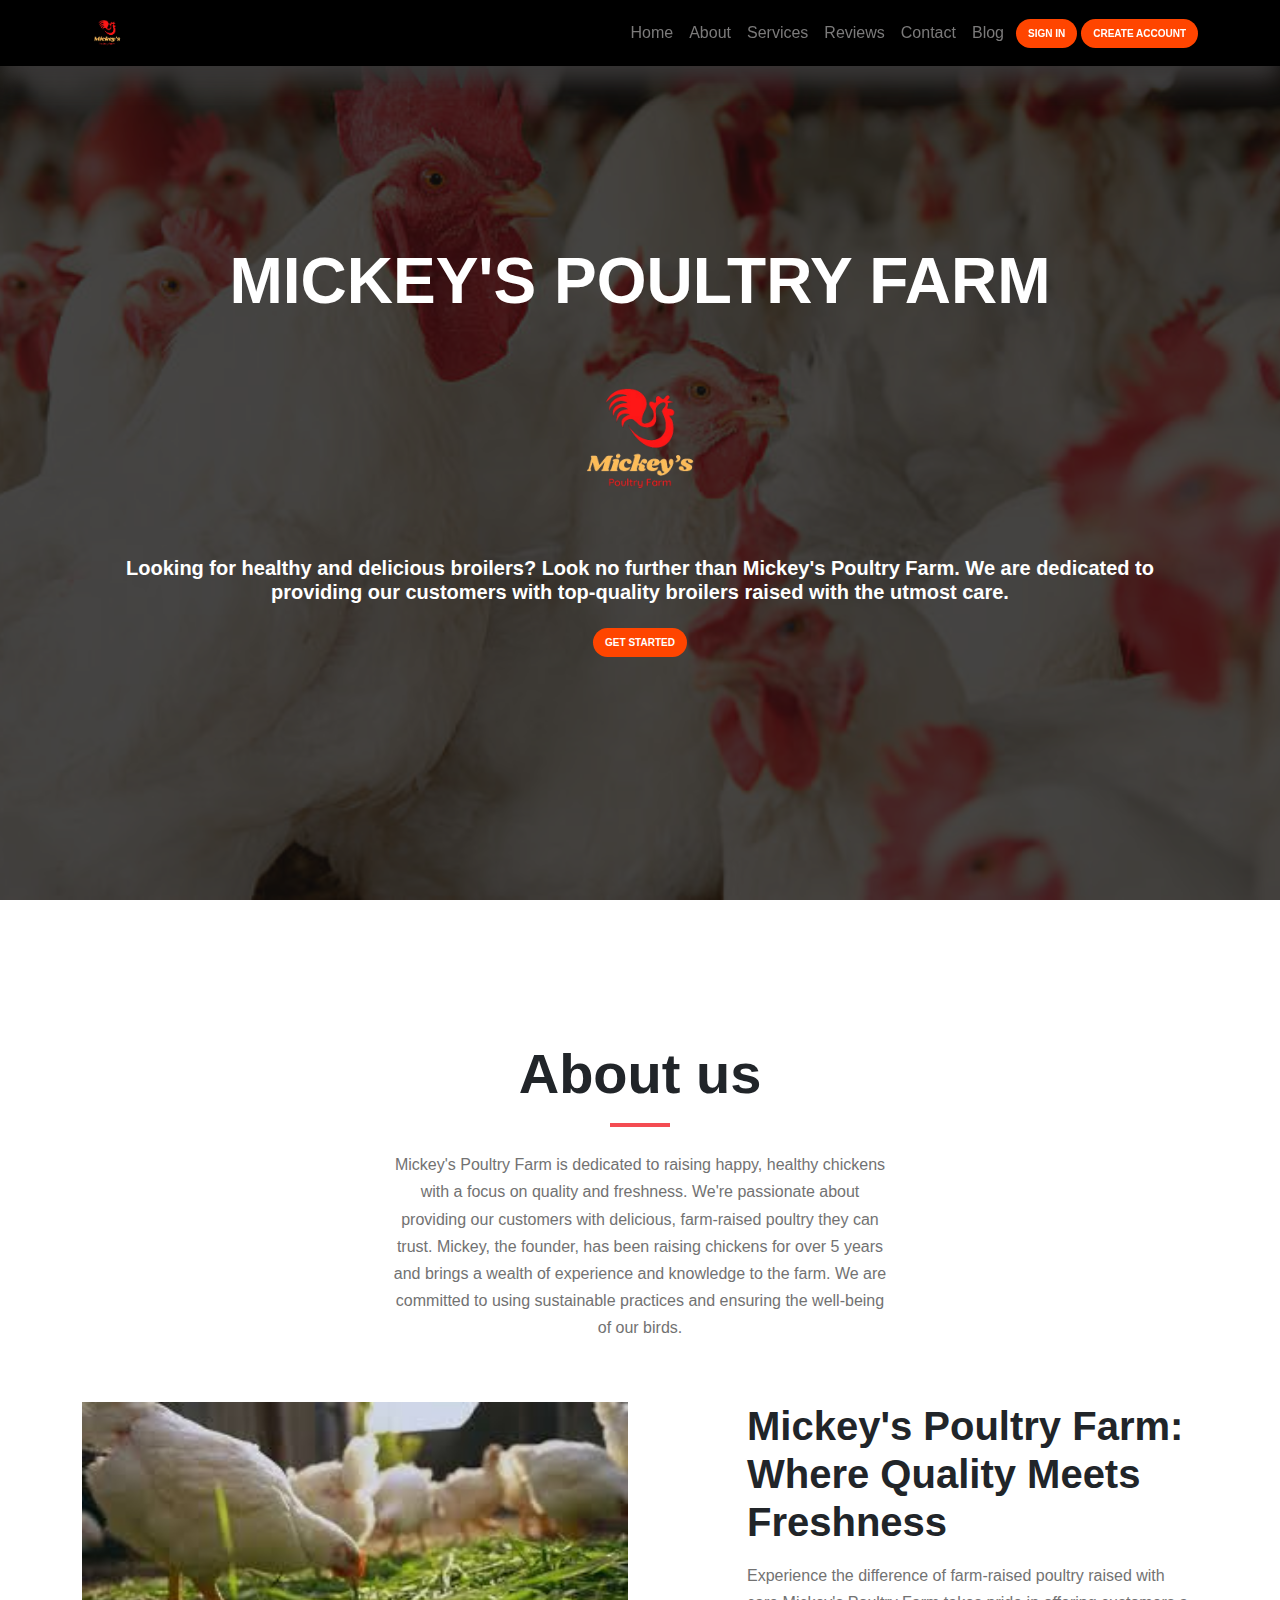
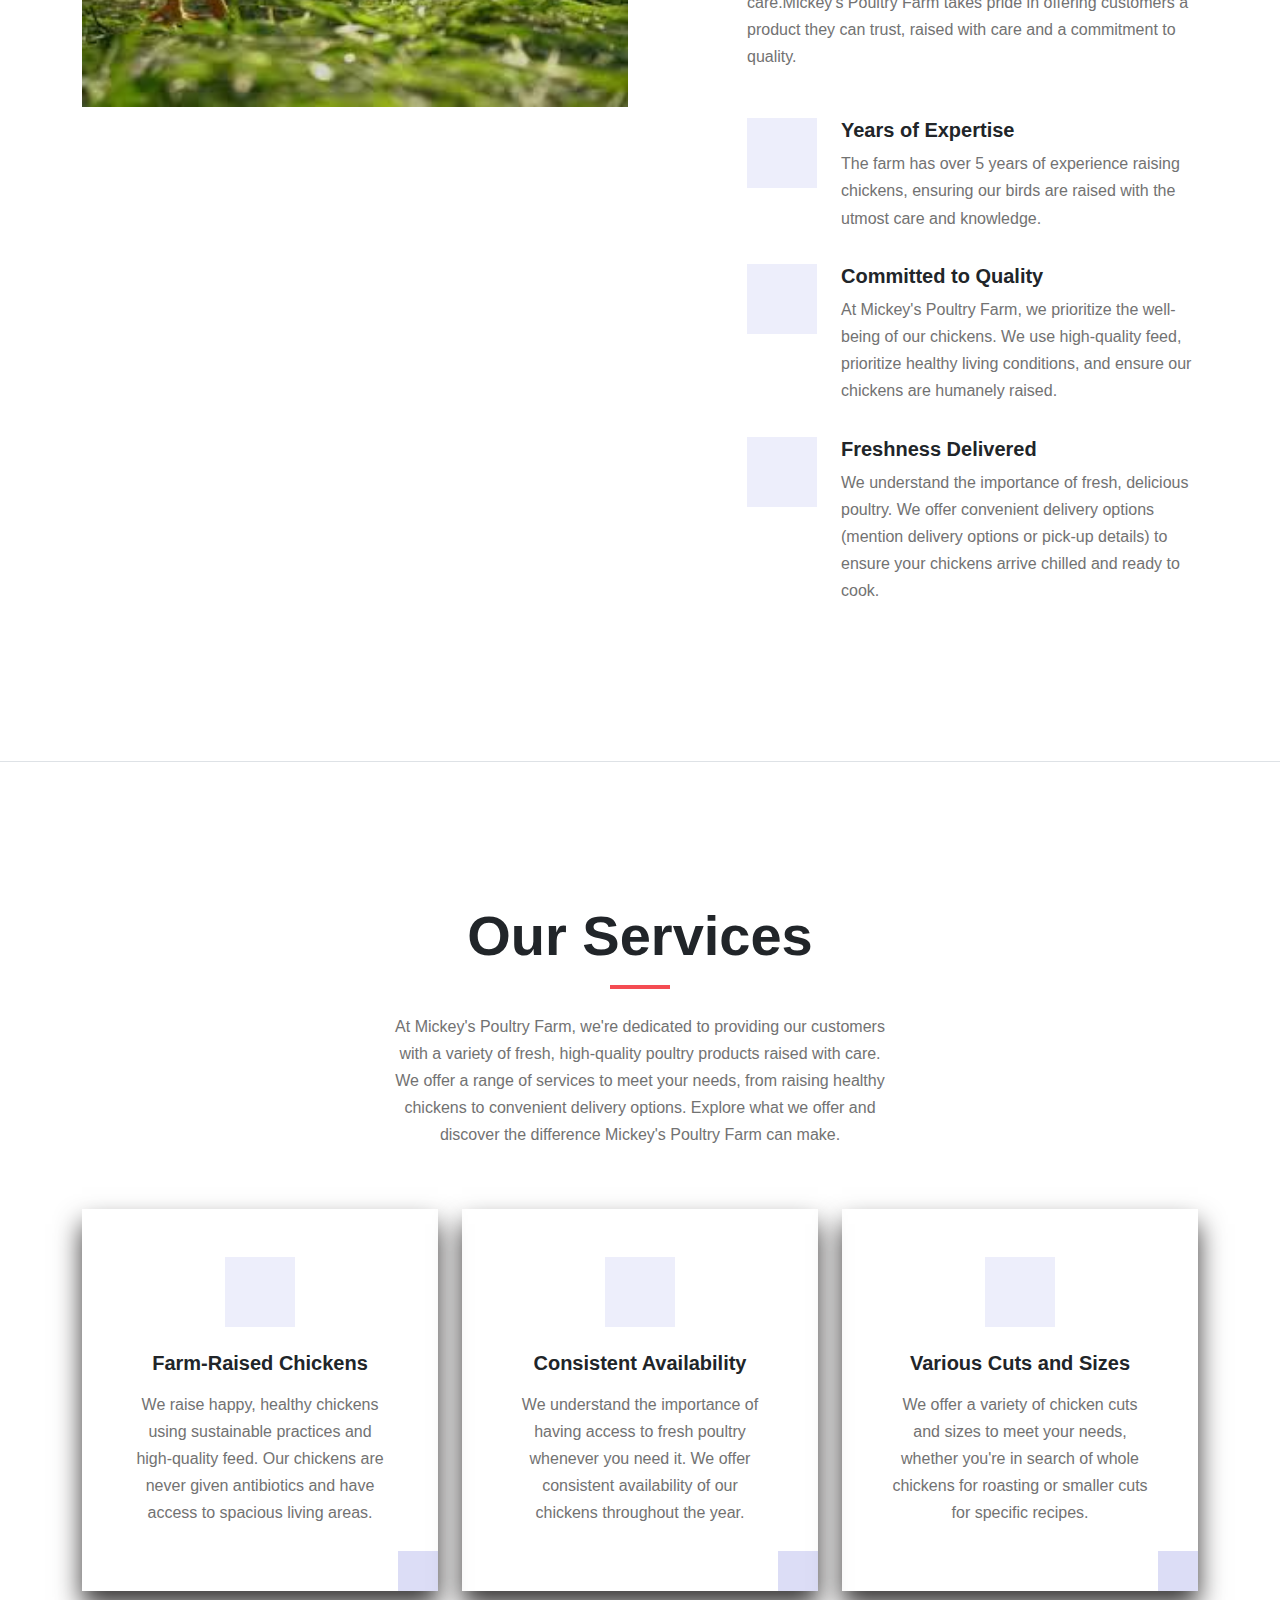
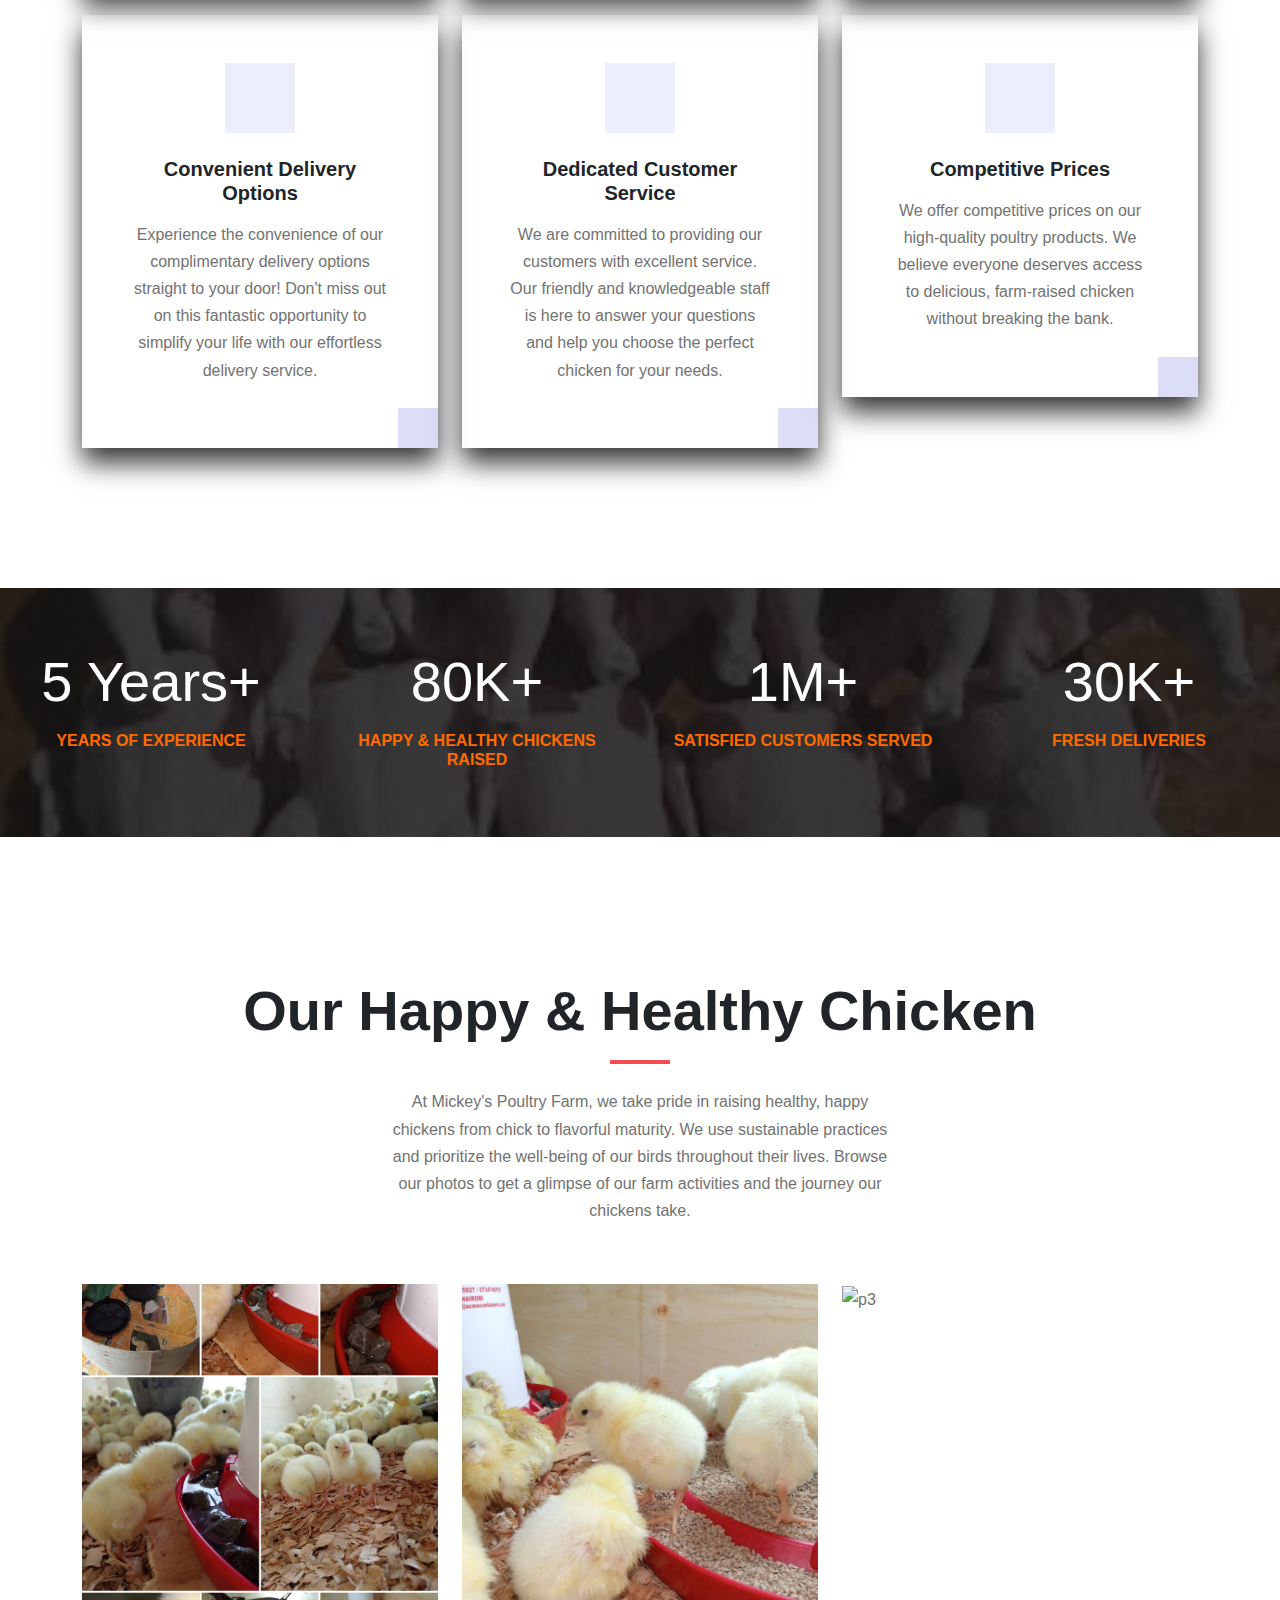
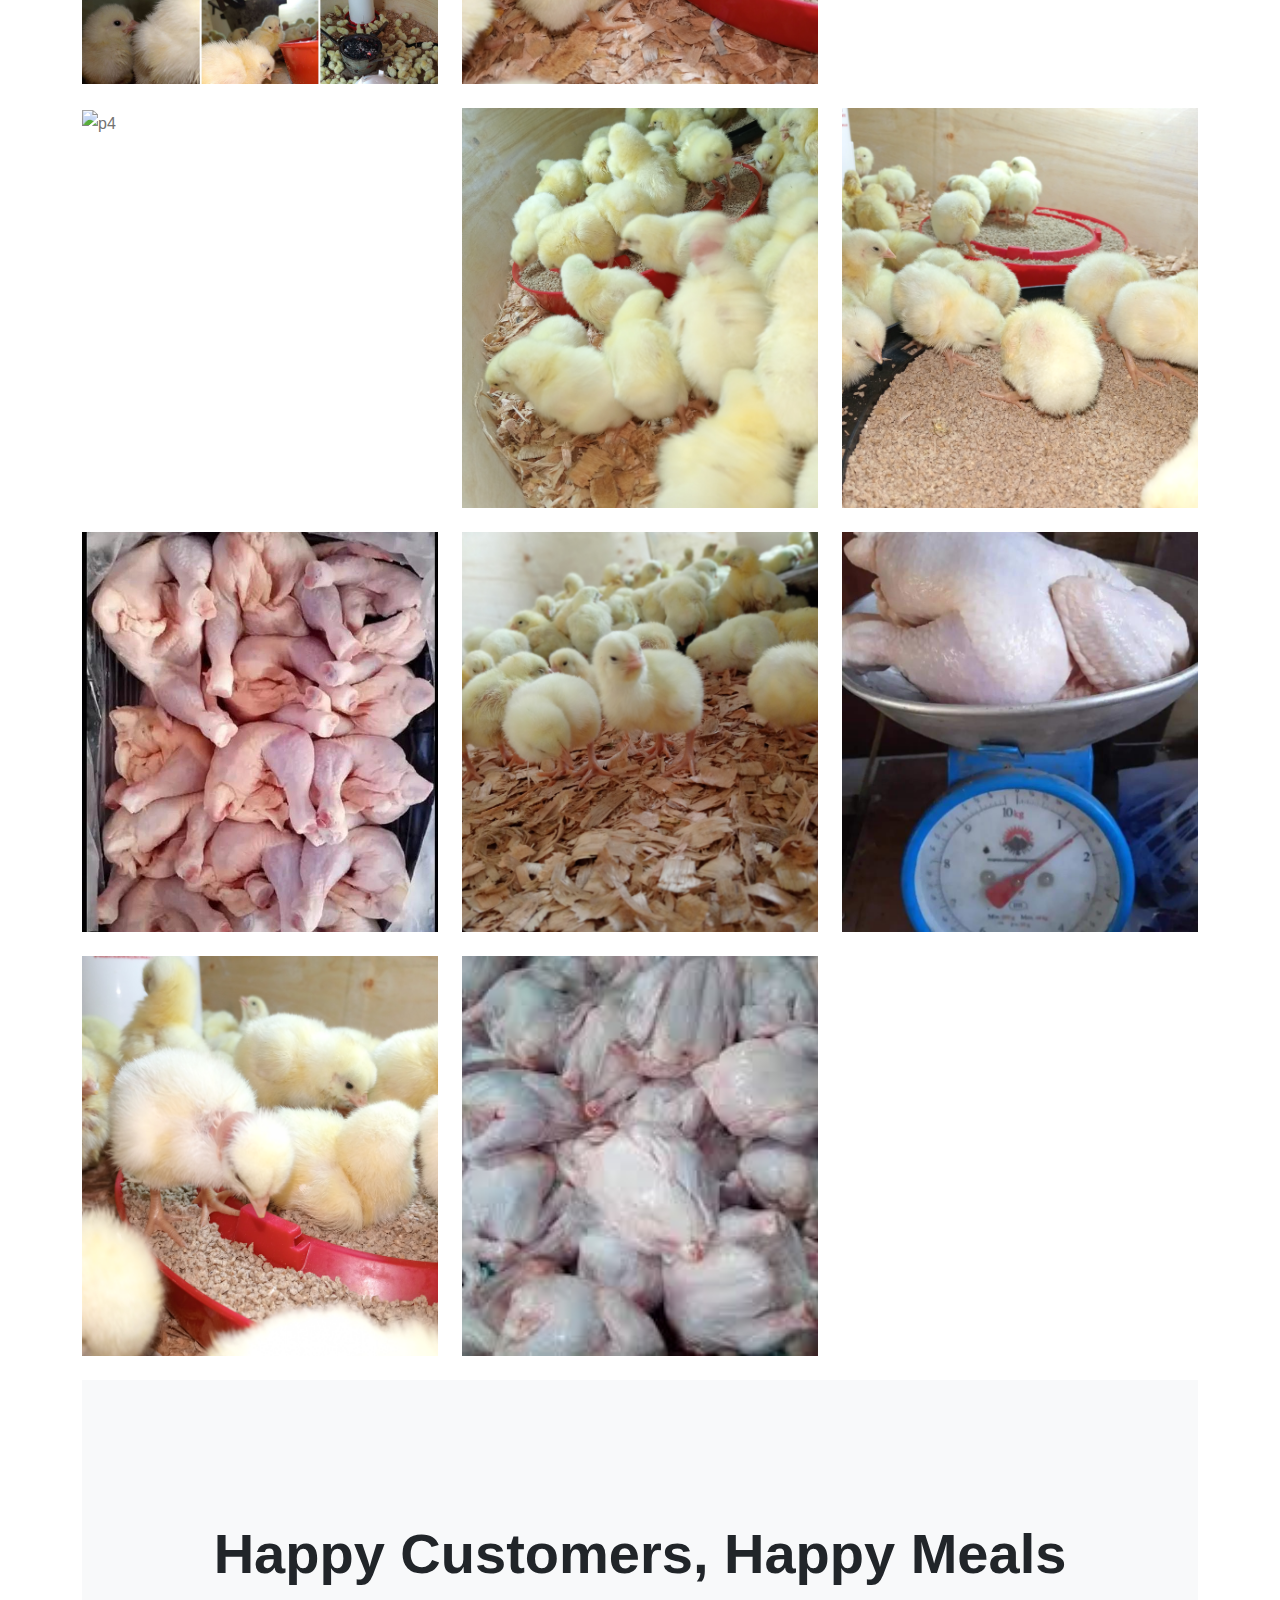
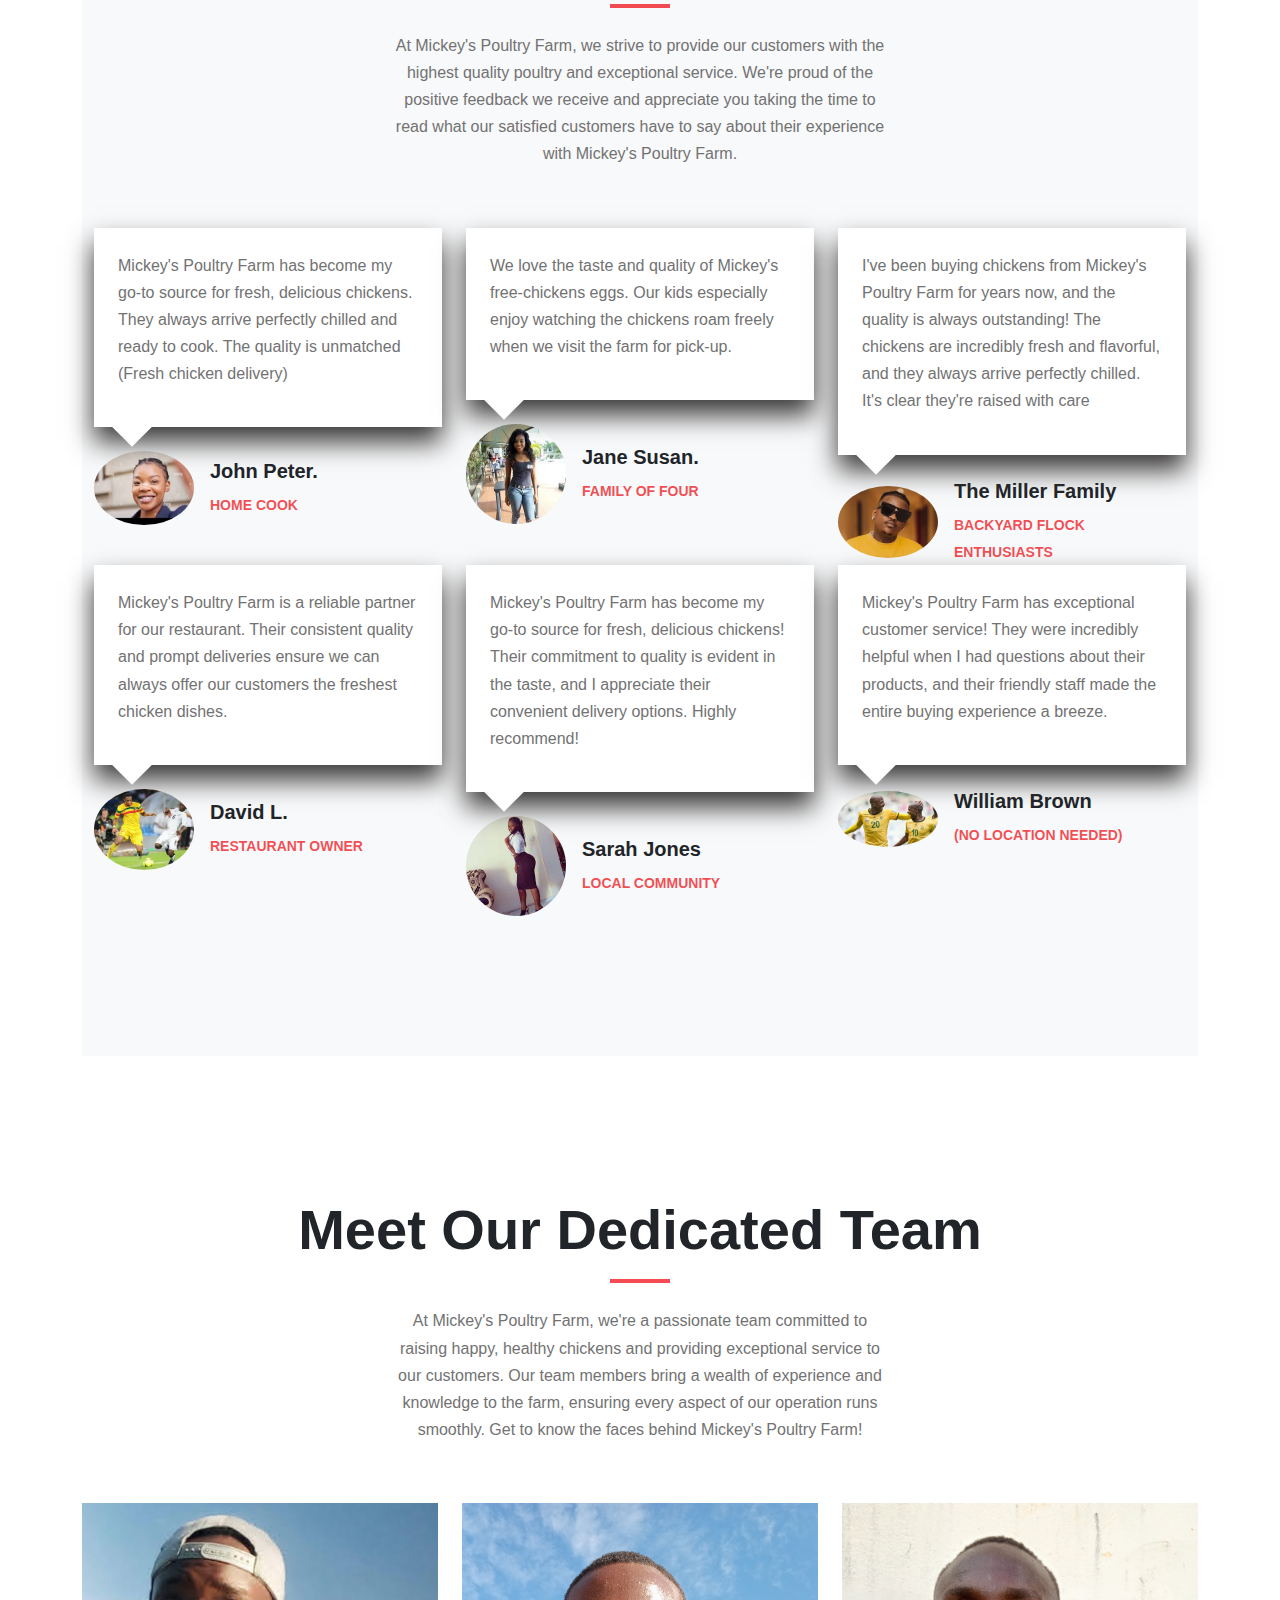
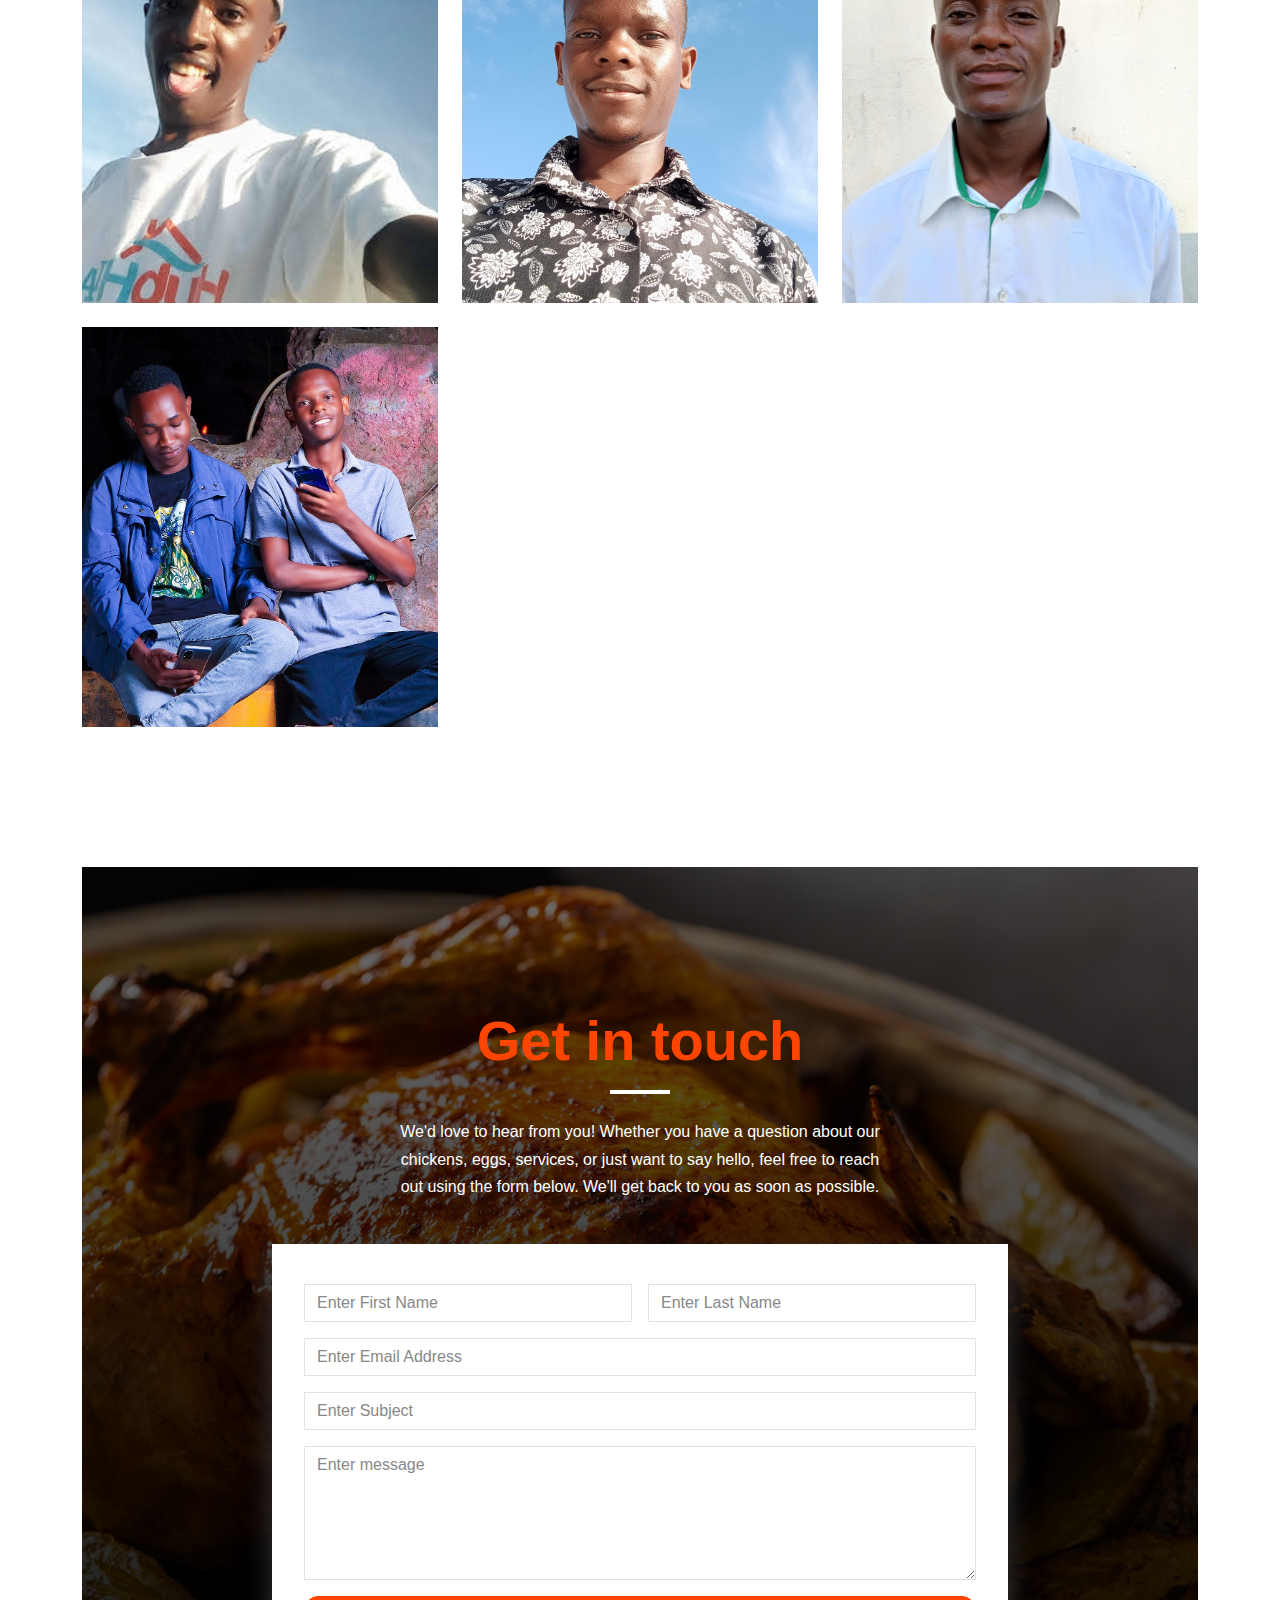
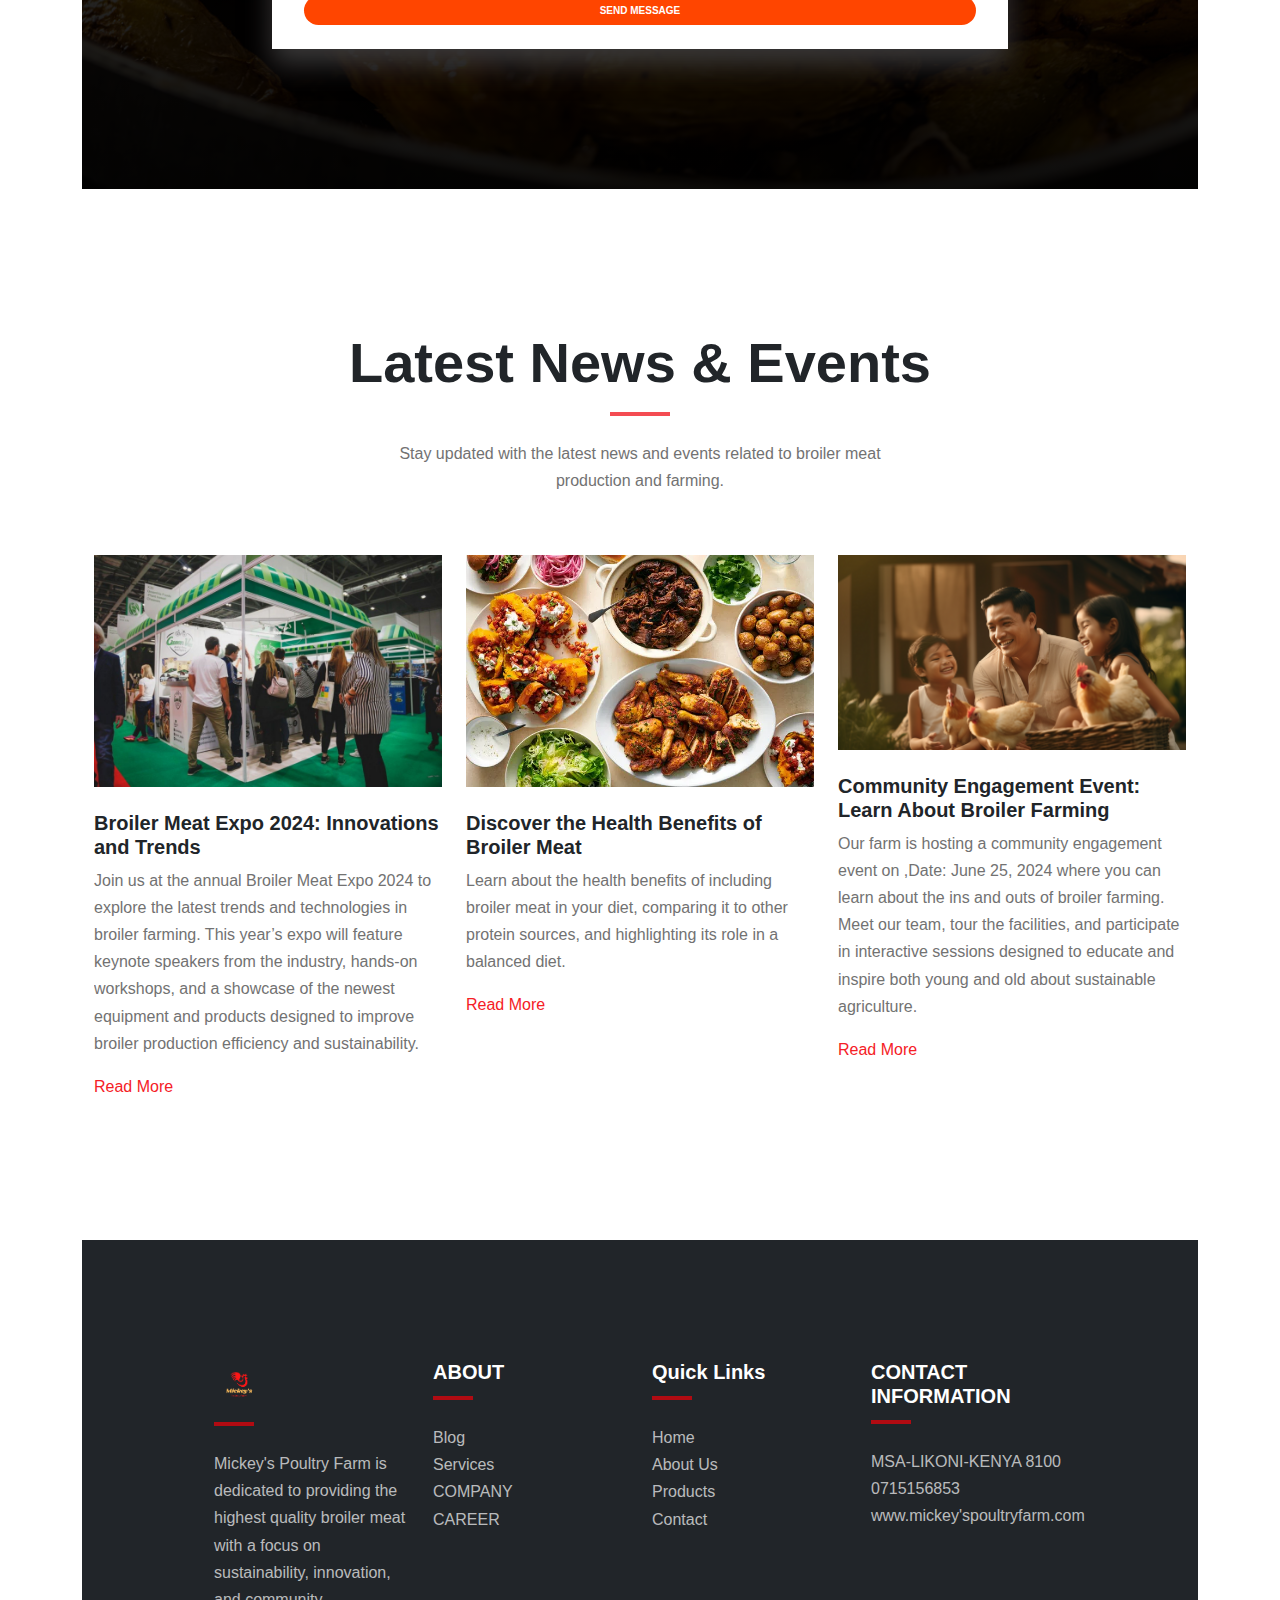
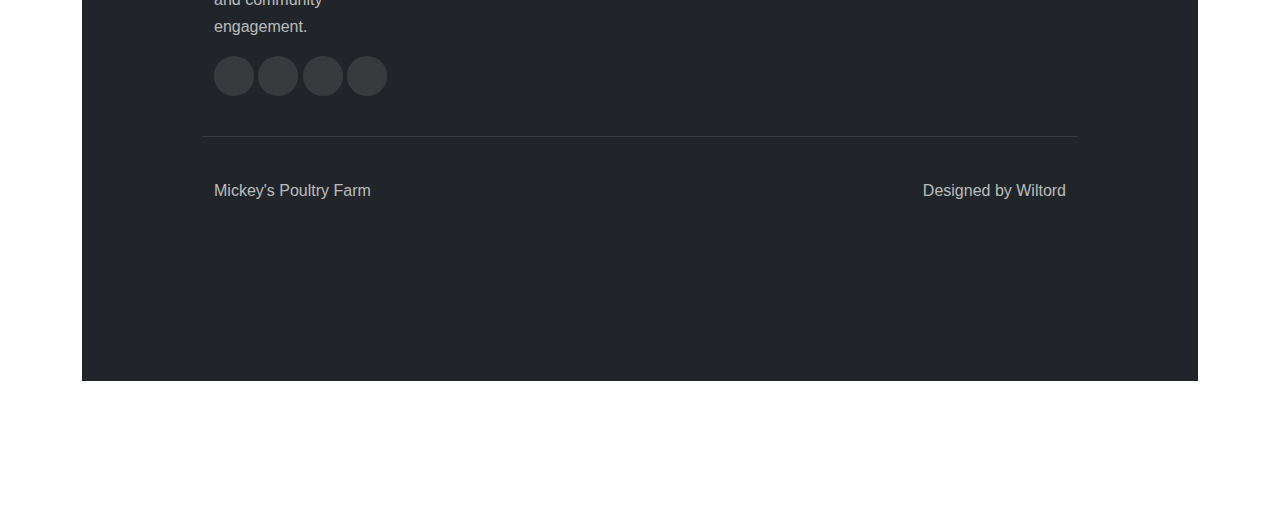
==== commit 42db2cb5: "first commit" ====
--- a/index.html
+++ b/index.html
@@ -65,6 +65,7 @@
     <section id="hero" class="hero">
         <div class="container">
             <h1 class="text-uppercase display-1 fw-bold text-white ">MICKEY'S POULTRY FARM</h1>
+            <img class="logo-hero" src="./assets/images.png/logo.png" alt="logo">
             <h5 class="text-white mt-3 mb-4">Looking for healthy and delicious broilers? Look no further than Mickey's Poultry Farm. We are dedicated to providing our customers with top-quality broilers raised with the utmost care.</h5>
             <a href="./index.html" class="btn btn-brand btn-lg">Get Started</a>
         </div>
--- a/assets/css/style.css
+++ b/assets/css/style.css
@@ -14,9 +14,32 @@
     --transition: all 0.5s ease;  /* Default transition animation for smooth effects */
 }
 
-.logo-bar{
-    width: 90px;
-}
+.logo-bar img {
+    width: 100px;
+    max-width: 50px;
+    height: auto;
+}
+
+.logo-hero{
+    max-width: 200px;
+    height: auto;
+    margin-top: 0;
+    margin-bottom: 0;
+}
+
+/* Responsive adjustments */
+@media (max-width: 768px) {
+    .logo-bar img {
+        max-width: 70px;  /* Smaller logo for smaller screens */
+    }
+}
+
+@media (max-width: 576px) {
+    .logo-bar img {
+        max-width: 30px;  /* Even smaller logo for very small screens */
+    }
+}
+
 
 /* Set styles for the body element */
 body {
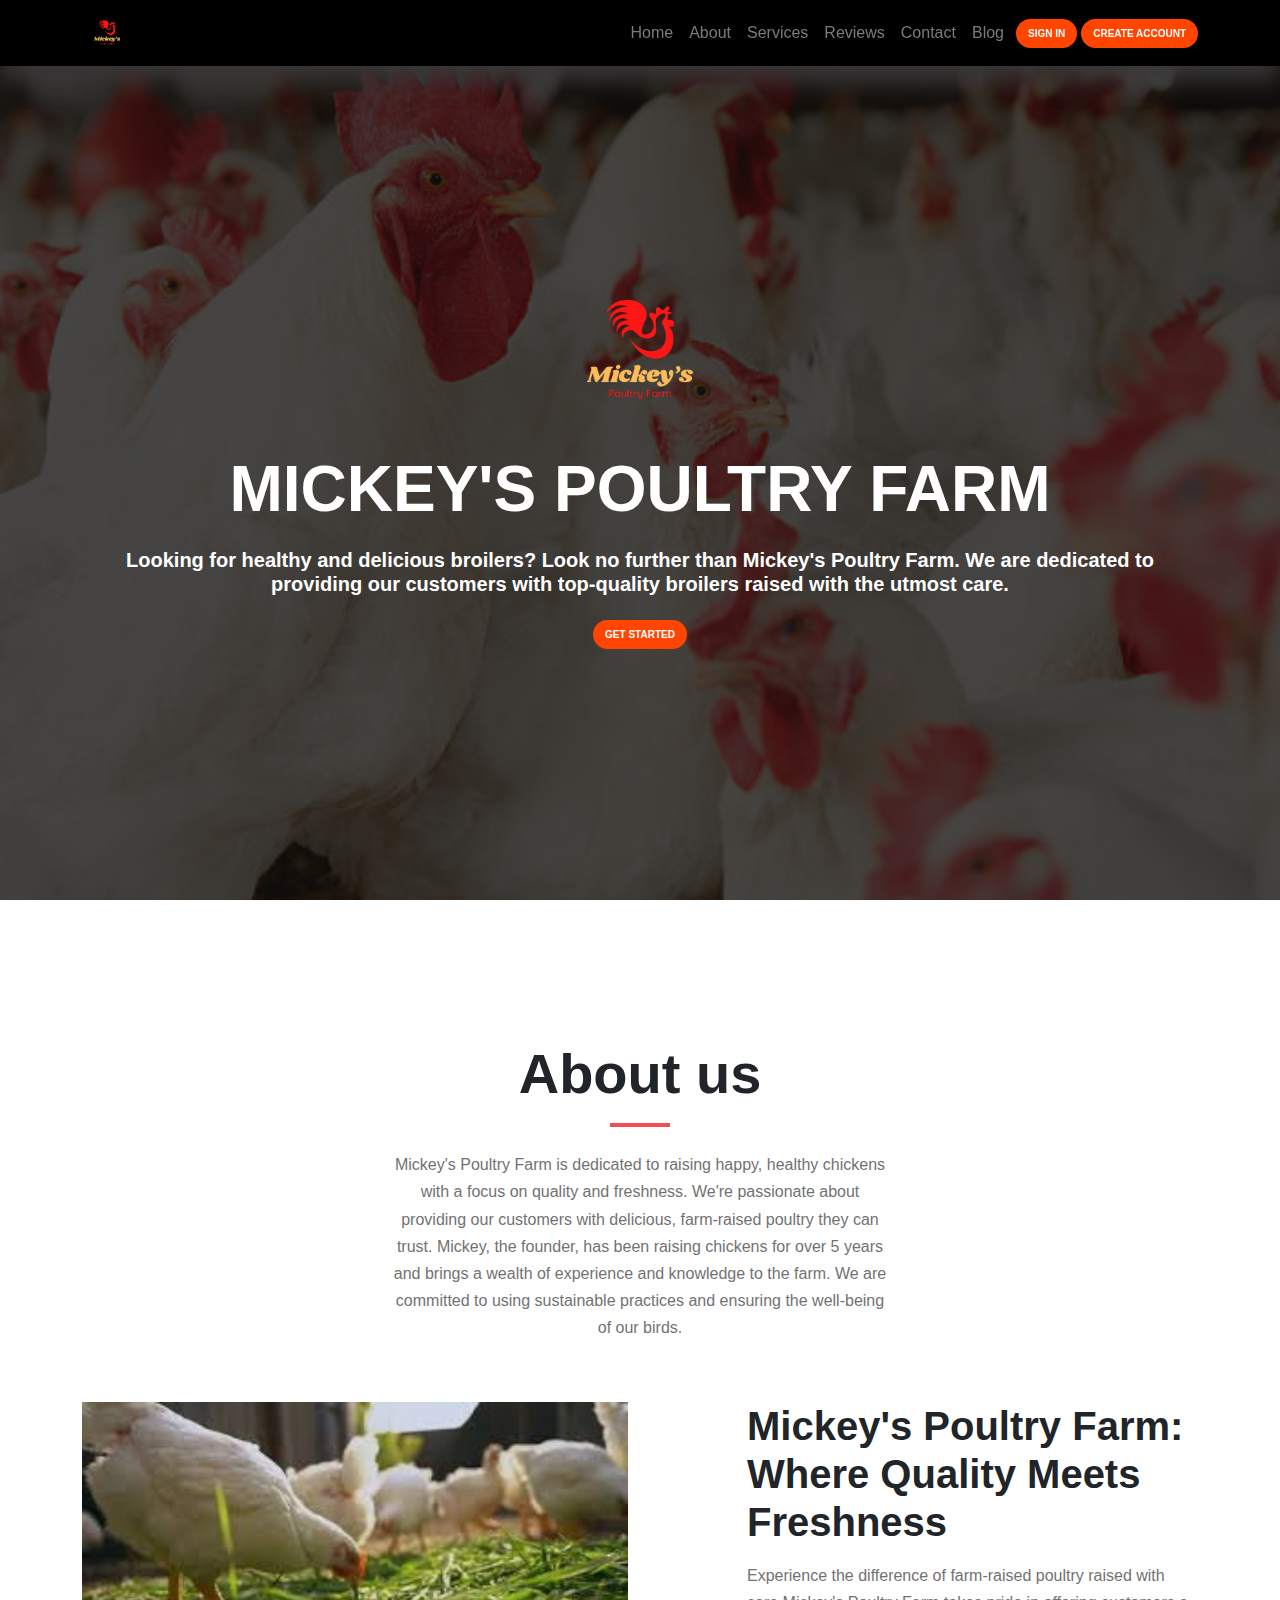
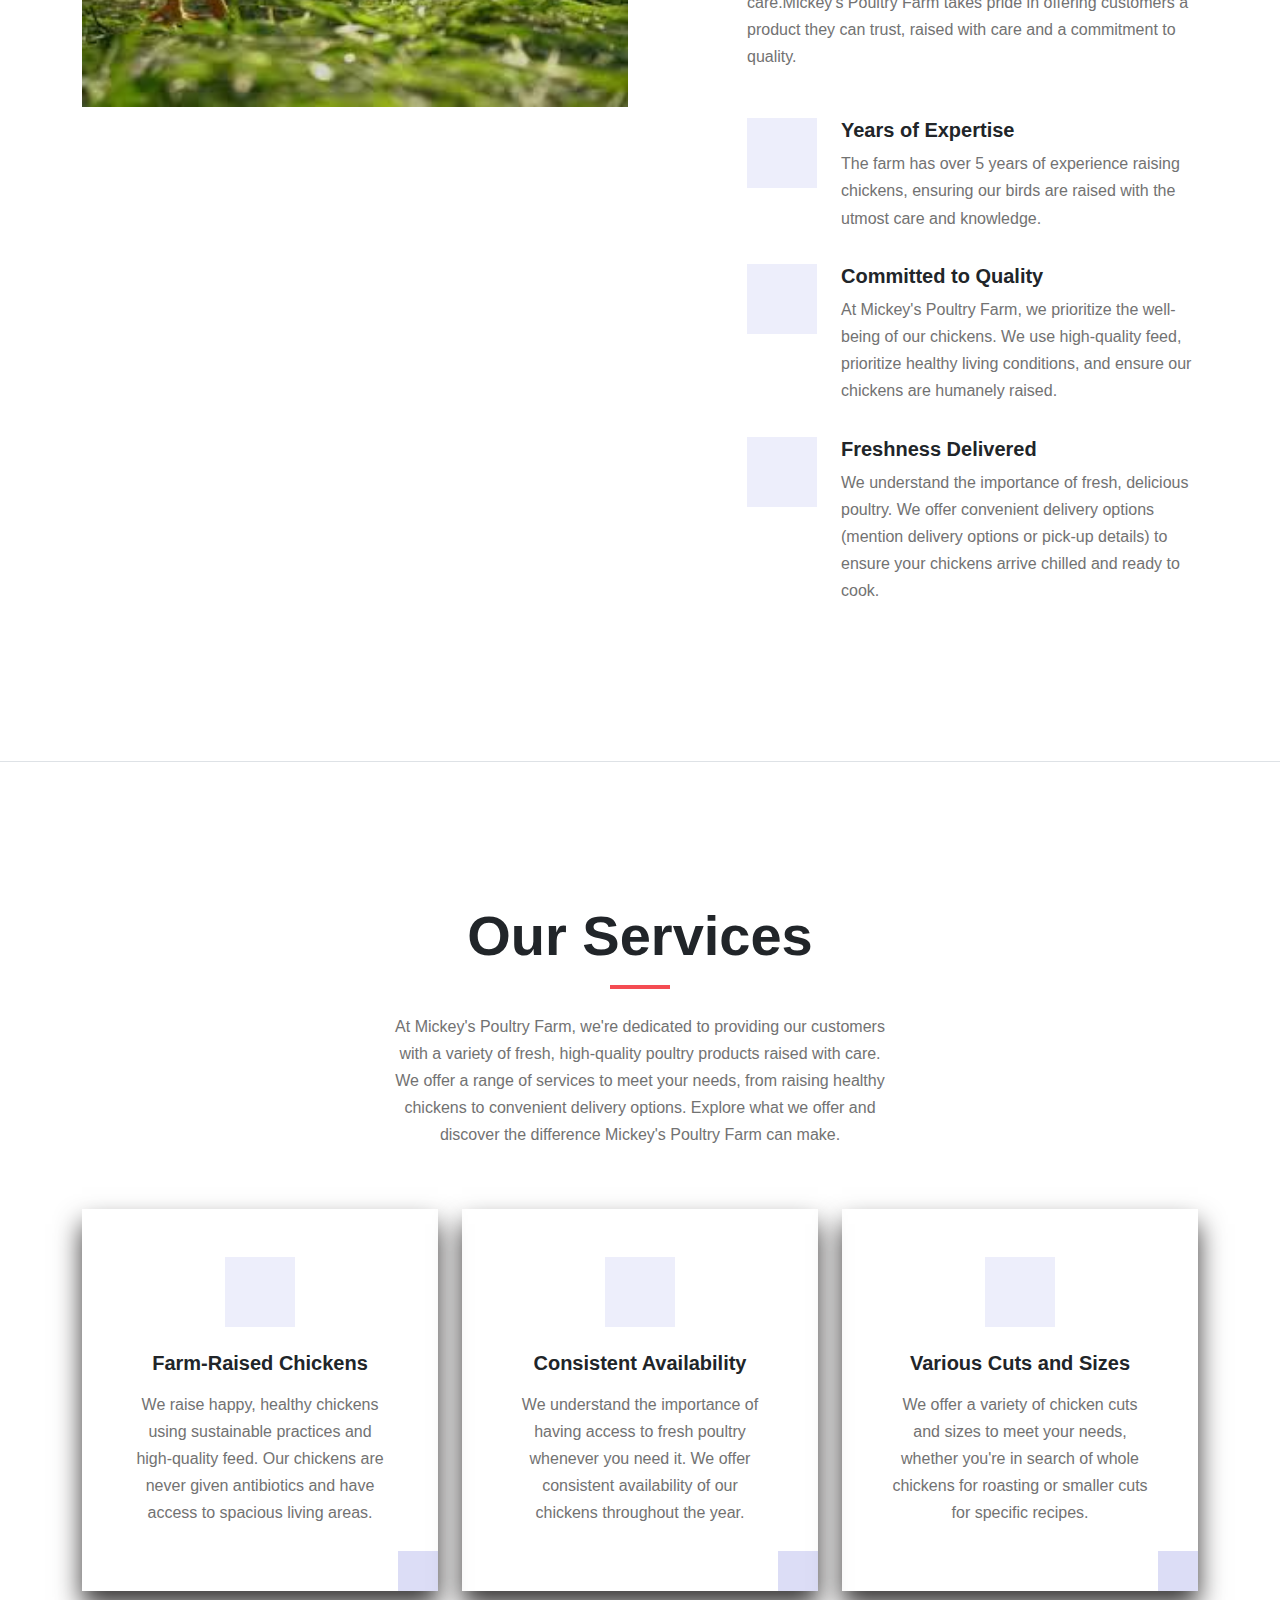
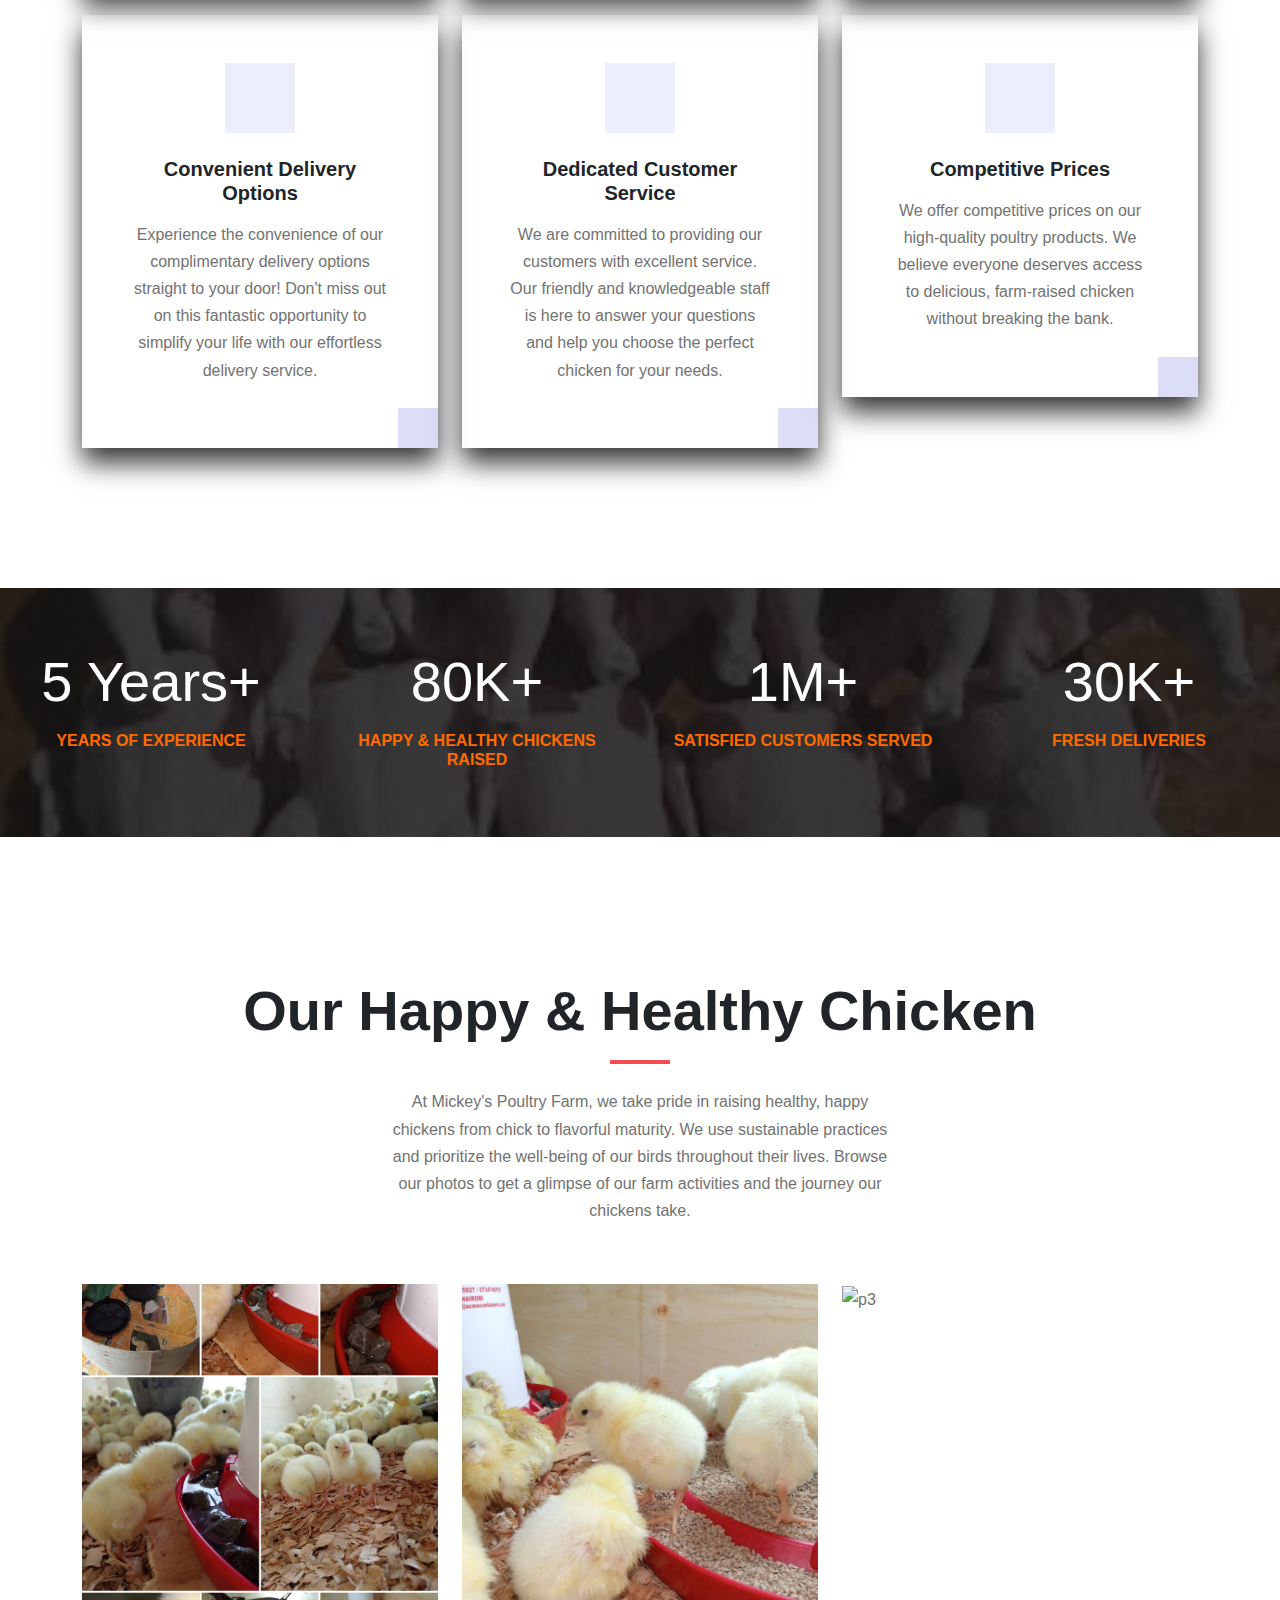
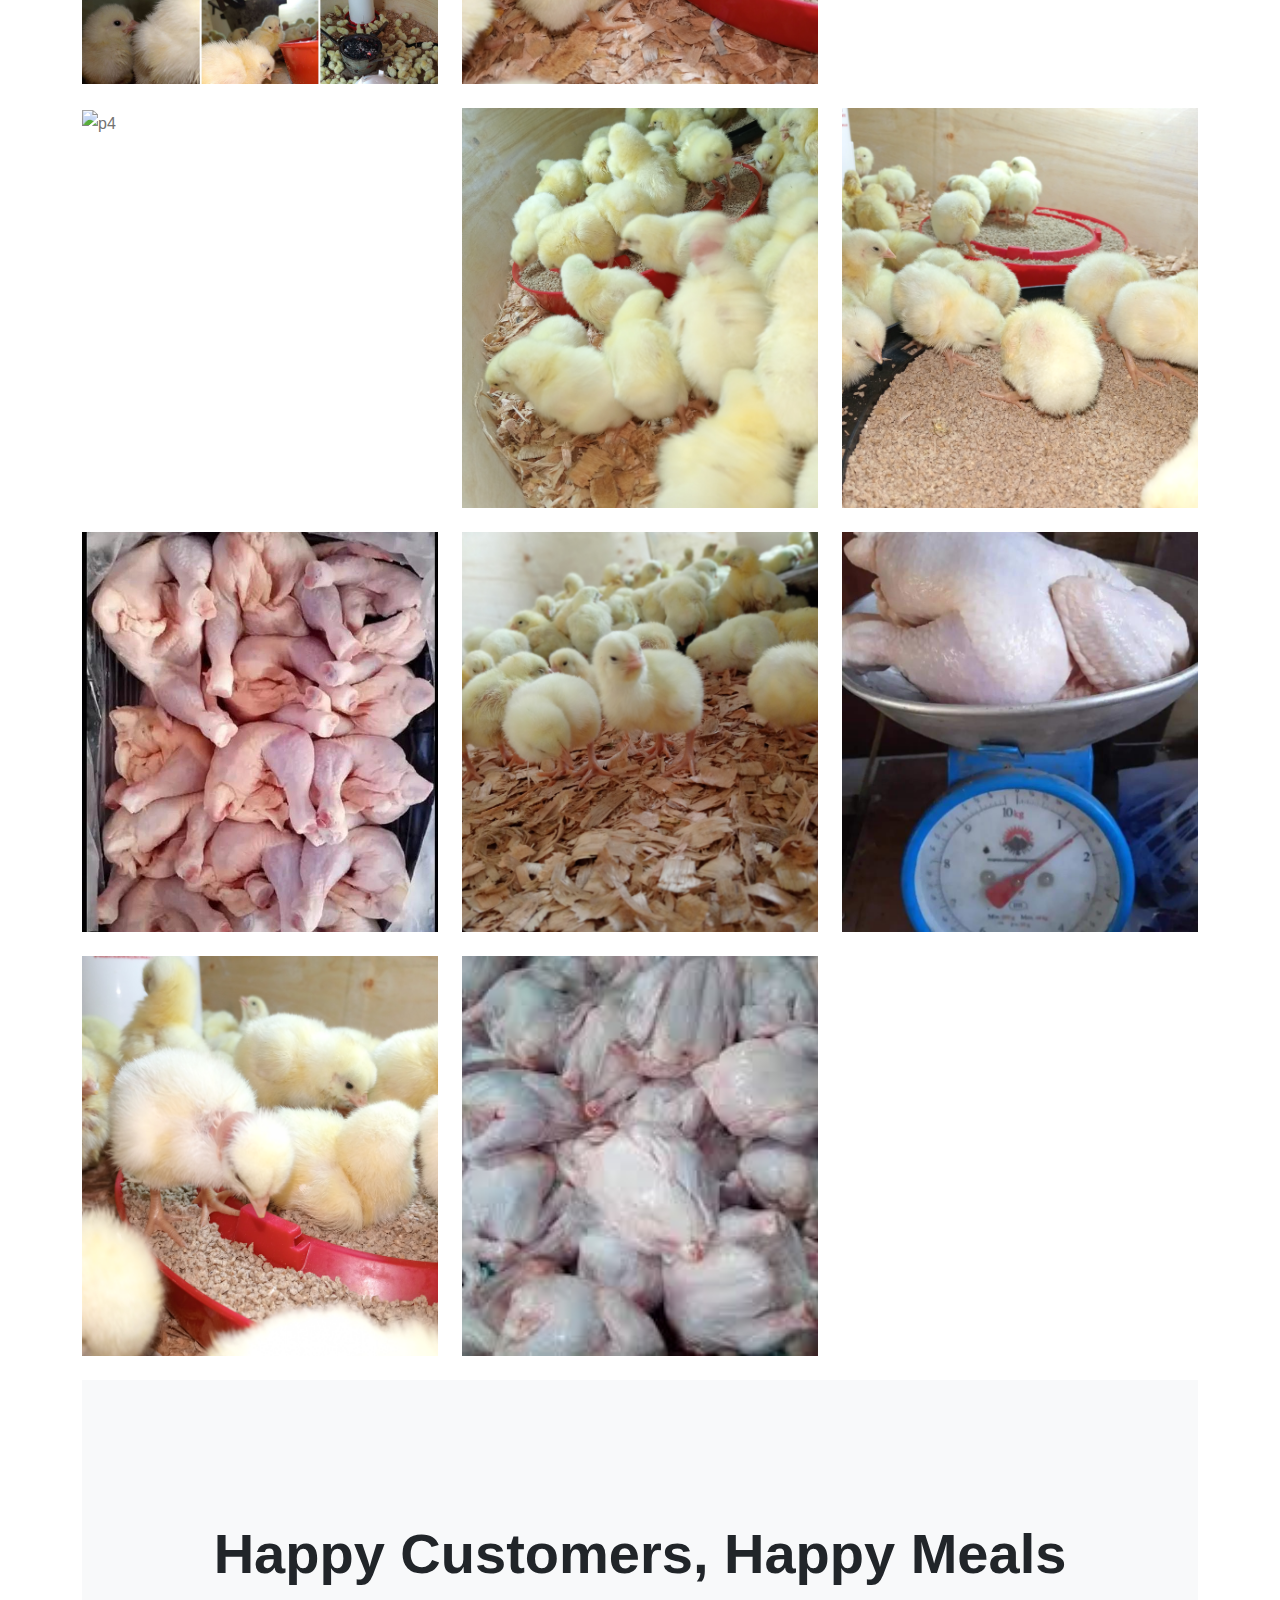
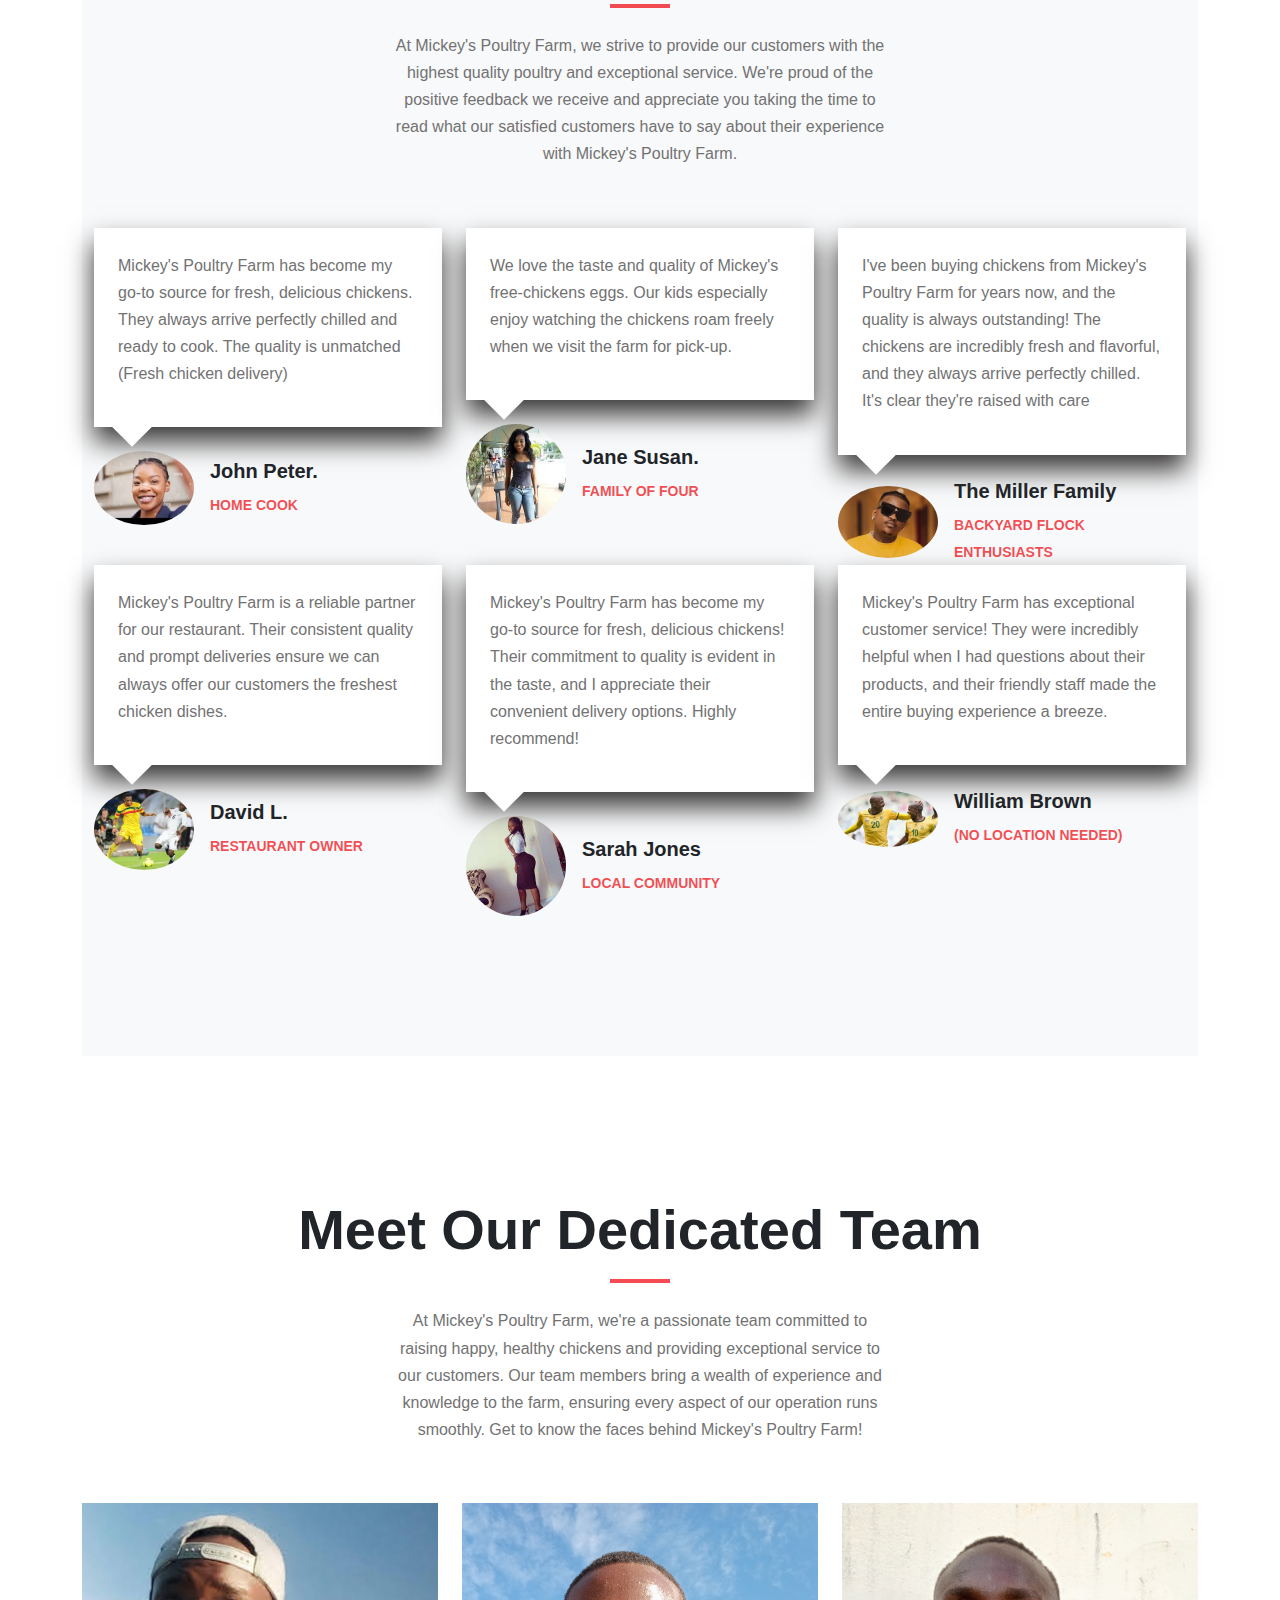
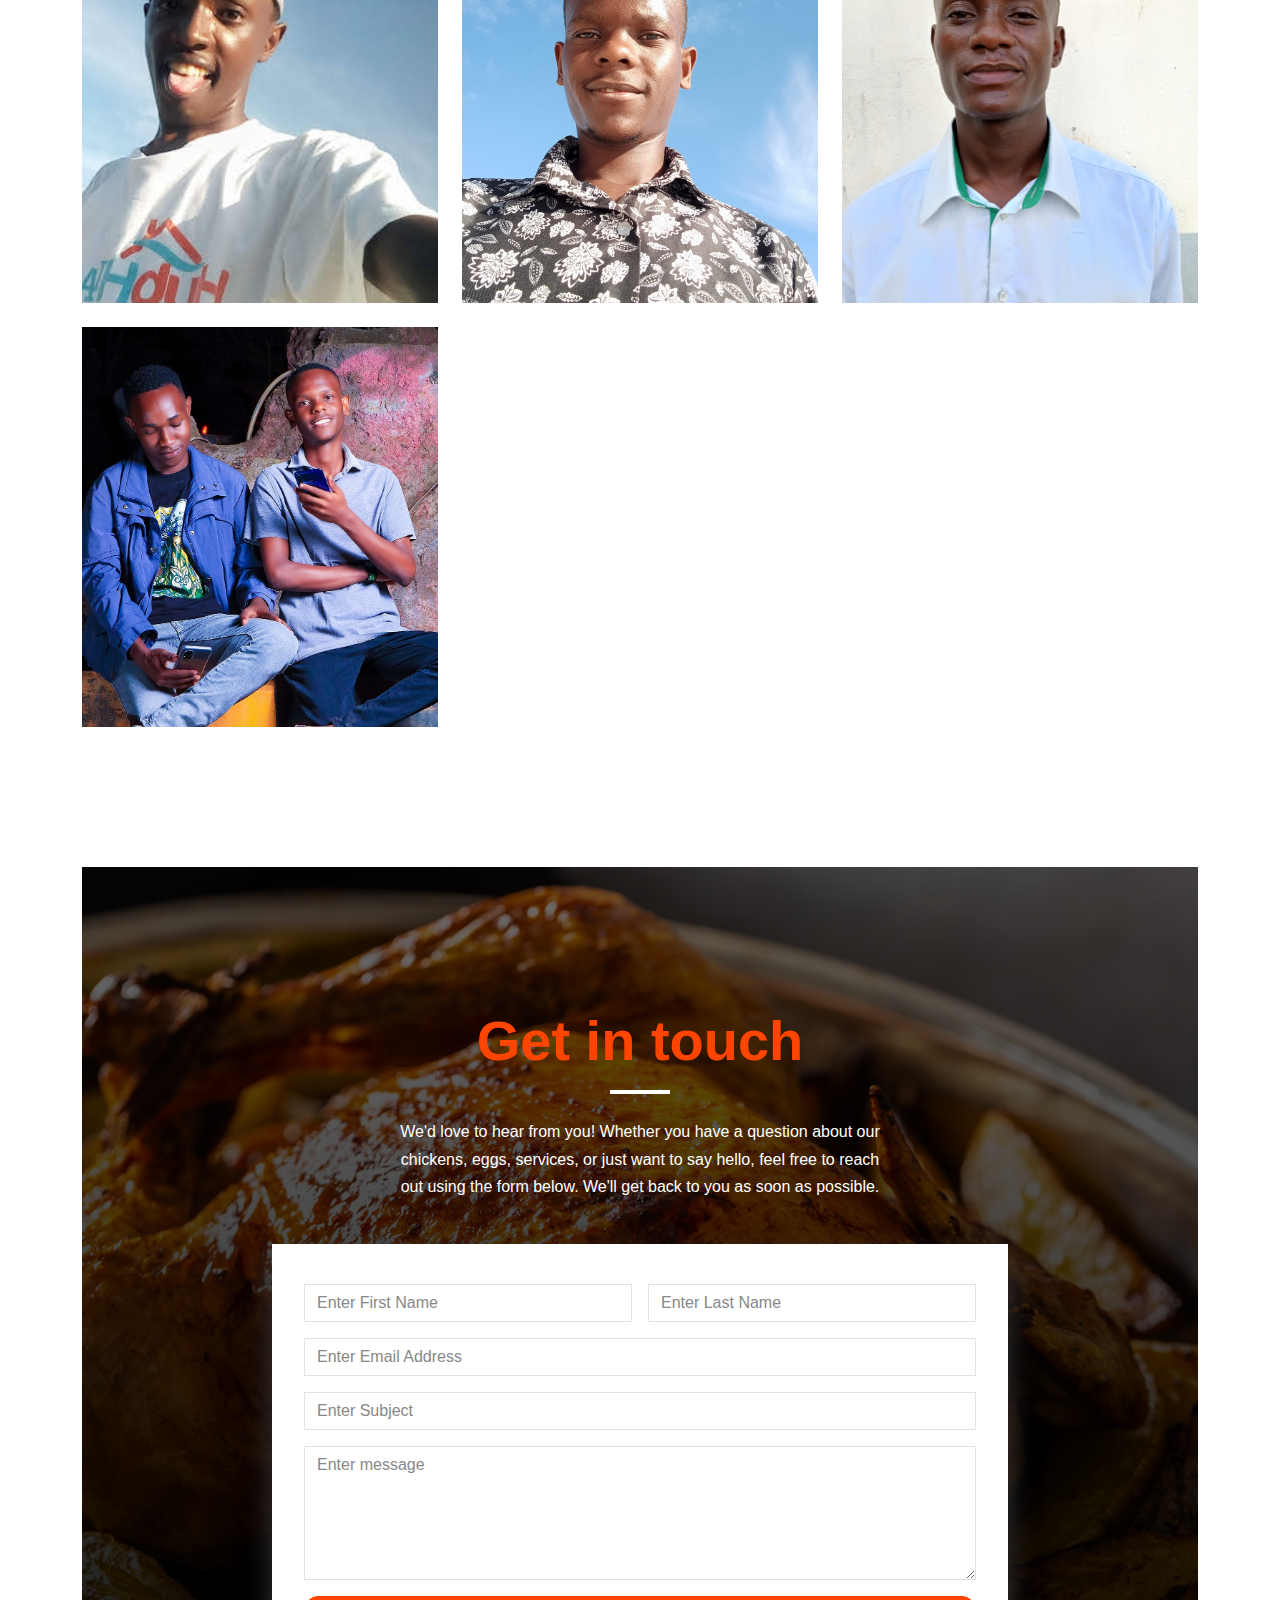
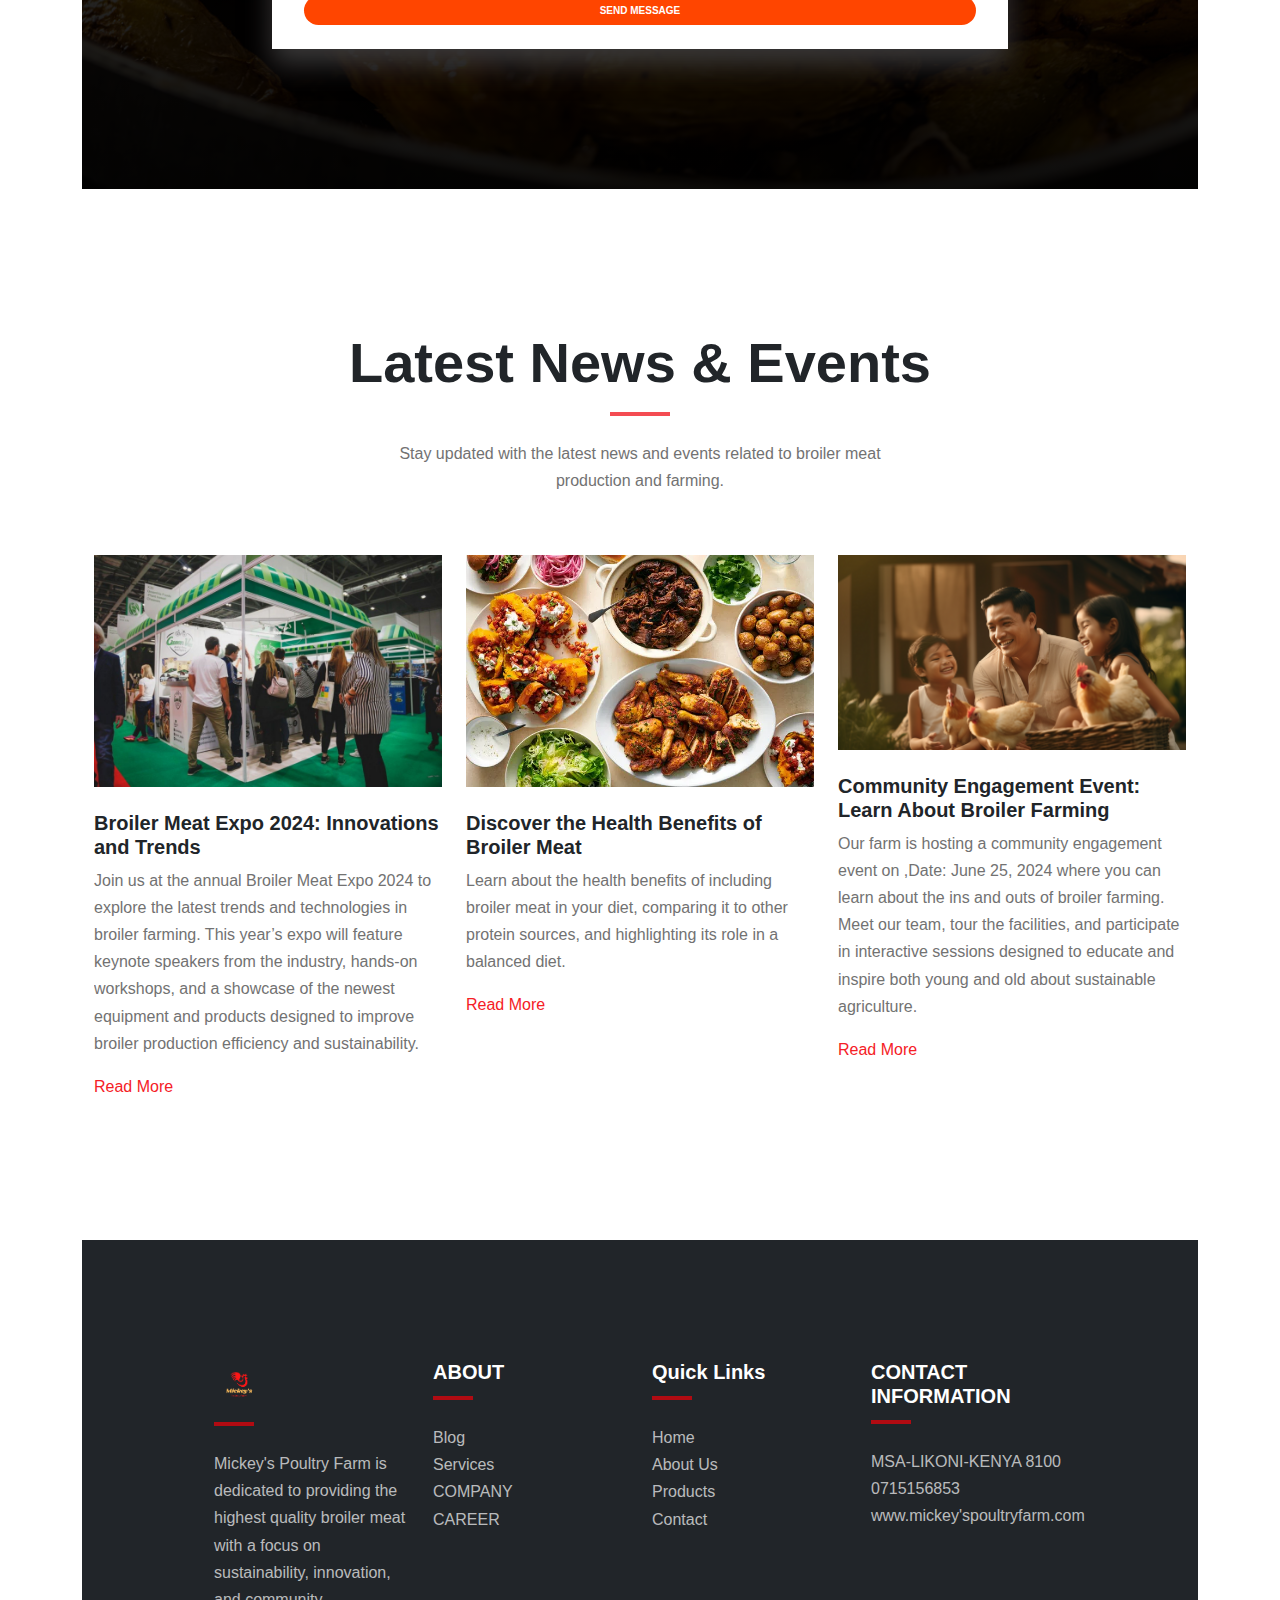
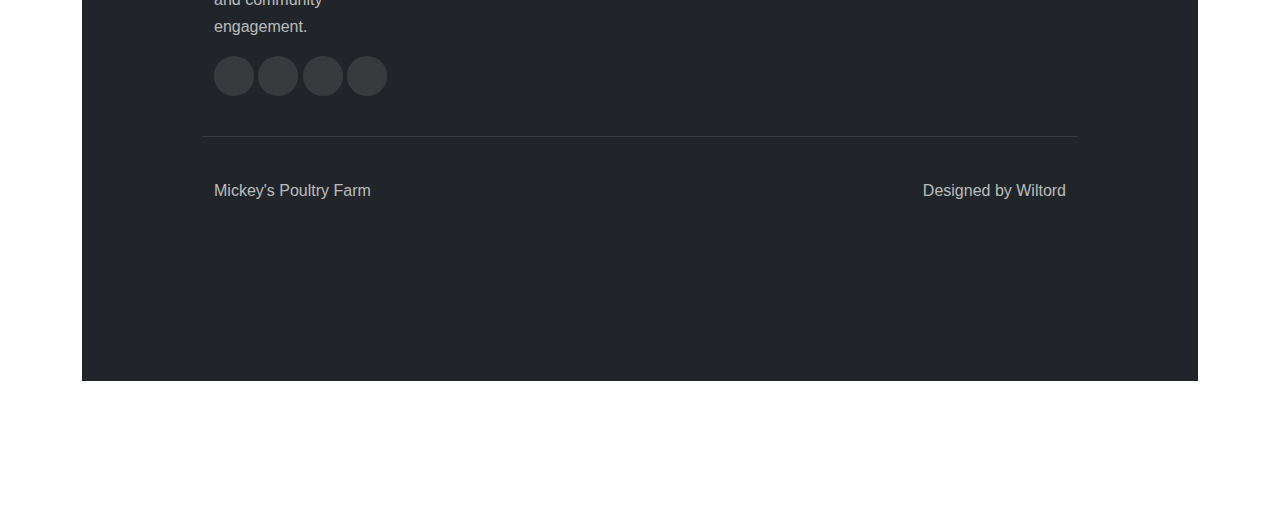
==== commit 57904507: "first commit" ====
--- a/index.html
+++ b/index.html
@@ -64,8 +64,8 @@
     <!-- Hero Section -->
     <section id="hero" class="hero">
         <div class="container">
+          <img class="logo-hero" src="./assets/images.png/logo.png" alt="logo">
             <h1 class="text-uppercase display-1 fw-bold text-white ">MICKEY'S POULTRY FARM</h1>
-            <img class="logo-hero" src="./assets/images.png/logo.png" alt="logo">
             <h5 class="text-white mt-3 mb-4">Looking for healthy and delicious broilers? Look no further than Mickey's Poultry Farm. We are dedicated to providing our customers with top-quality broilers raised with the utmost care.</h5>
             <a href="./index.html" class="btn btn-brand btn-lg">Get Started</a>
         </div>
